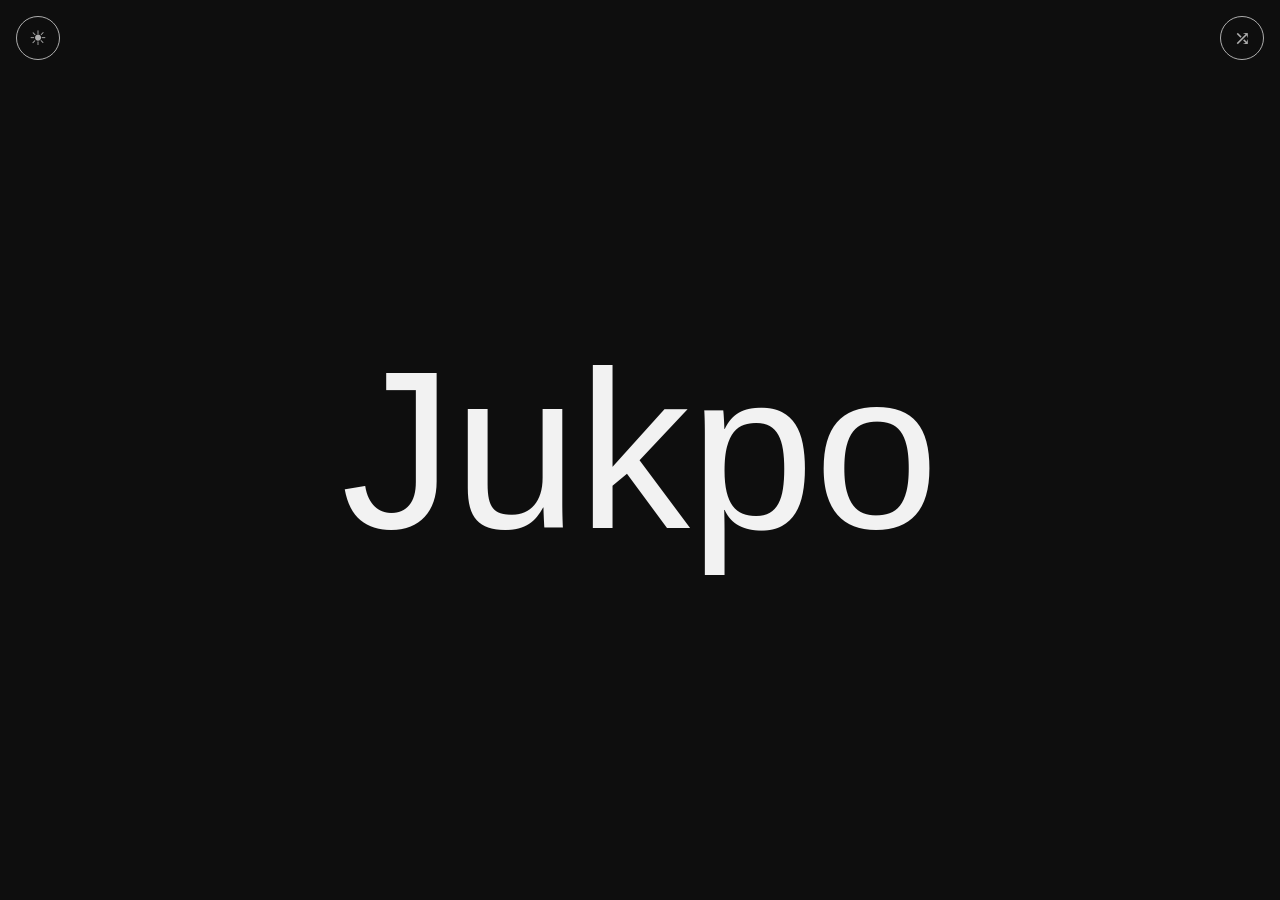
==== index.html @ 8efeea22 "Add Jukpo favicons from jukpo-brand Co-Authored-By: Claude Opus 5.5 <noreply@anthropic.com>" ====
<!DOCTYPE html>
<html lang="en">
<head>
  <meta charset="UTF-8">
  <meta name="viewport" content="width=device-width, initial-scale=1.0">
  <title>Jukpo</title>
  <link rel="icon" href="/favicon.ico" sizes="any">
  <link rel="icon" href="/favicon.svg" type="image/svg+xml">
  <link rel="apple-touch-icon" href="/apple-touch-icon.png">
  <link rel="preconnect" href="https://fonts.googleapis.com">
  <link rel="preconnect" href="https://fonts.gstatic.com" crossorigin>
  <script>
    // Apply saved theme before paint to avoid a flash (default: dark)
    document.documentElement.dataset.theme = localStorage.getItem('theme') || 'dark';
  </script>
  <style>
    :root[data-theme="dark"]  { --bg: #0e0e0e; --fg: #f2f2f2; }
    :root[data-theme="light"] { --bg: #fafafa; --fg: #111111; }

    * { margin: 0; padding: 0; box-sizing: border-box; }

    html, body { height: 100%; }

    body {
      background: var(--bg);
      color: var(--fg);
      display: flex;
      align-items: center;
      justify-content: center;
      transition: background 0.3s, color 0.3s;
      overflow: hidden;
    }

    h1 {
      font-size: clamp(4rem, 18vw, 14rem);
      font-weight: 400;
      line-height: 1;
      opacity: 0;
      transition: opacity 0.4s;
    }
    h1.ready { opacity: 1; }

    #toggle, #shuffle {
      position: fixed;
      top: 1rem;
      width: 2.75rem;
      height: 2.75rem;
      border: 1px solid var(--fg);
      border-radius: 50%;
      background: transparent;
      color: var(--fg);
      font-size: 1.25rem;
      cursor: pointer;
      opacity: 0.7;
      transition: opacity 0.2s;
    }
    #toggle { left: 1rem; }
    #shuffle { right: 1rem; }
    #toggle:hover, #shuffle:hover { opacity: 1; }
  </style>
</head>
<body>
  <button id="toggle" aria-label="Toggle dark/light mode"></button>
  <button id="shuffle" aria-label="Shuffle font" title="Shuffle font">⤮</button>
  <h1 id="title">Jukpo</h1>

  <script>
    // --- Random font ---
    const fonts = [
      'Abril Fatface', 'Alfa Slab One', 'Bangers', 'Black Ops One', 'Bungee',
      'Bungee Shade', 'Bungee Spice', 'Caveat', 'Cinzel Decorative', 'Codystar',
      'Creepster', 'Dancing Script', 'Ewert', 'Fascinate', 'Fascinate Inline',
      'Faster One', 'Frijole', 'Gloria Hallelujah', 'Great Vibes', 'Honk',
      'Kablammo', 'Lobster', 'Londrina Sketch', 'Major Mono Display', 'Megrim',
      'Monoton', 'Nabla', 'Nosifer', 'Orbitron', 'Pacifico',
      'Permanent Marker', 'Plaster', 'Press Start 2P', 'Rampart One', 'Righteous',
      'Rubik Beastly', 'Rubik Glitch', 'Rubik Mono One', 'Rubik Puddles', 'Rubik Wet Paint',
      'Sacramento', 'Shrikhand', 'Silkscreen', 'Special Elite', 'UnifrakturMaguntia',
      'VT323'
    ];
    const title = document.getElementById('title');
    let current = null;
    let token = 0;

    function loadFont(font) {
      const id = 'font-' + font.replace(/ /g, '-');
      if (document.getElementById(id)) return Promise.resolve();
      return new Promise(resolve => {
        const link = document.createElement('link');
        link.id = id;
        link.rel = 'stylesheet';
        link.href = 'https://fonts.googleapis.com/css2?family=' +
          font.replace(/ /g, '+') + '&display=block&text=Jukpo';
        link.onload = link.onerror = resolve;
        document.head.appendChild(link);
      });
    }

    function shuffle() {
      let font;
      do { font = fonts[Math.floor(Math.random() * fonts.length)]; } while (font === current);
      current = font;
      const my = ++token;
      title.classList.remove('ready');
      const show = () => {
        if (my !== token) return; // a newer shuffle took over
        title.style.fontFamily = `"${font}", sans-serif`;
        title.title = font;
        title.classList.add('ready');
      };
      const timeout = new Promise(r => setTimeout(r, 1500)); // fallback if slow
      Promise.race([
        loadFont(font).then(() => document.fonts.load(`1em "${font}"`, 'Jukpo')),
        timeout
      ]).then(show, show);
    }

    document.getElementById('shuffle').addEventListener('click', shuffle);
    shuffle();

    // --- Theme toggle ---
    const btn = document.getElementById('toggle');
    const root = document.documentElement;
    const render = () => { btn.textContent = root.dataset.theme === 'dark' ? '☀' : '☾'; };
    btn.addEventListener('click', () => {
      root.dataset.theme = root.dataset.theme === 'dark' ? 'light' : 'dark';
      localStorage.setItem('theme', root.dataset.theme);
      render();
    });
    render();
  </script>
</body>
</html>
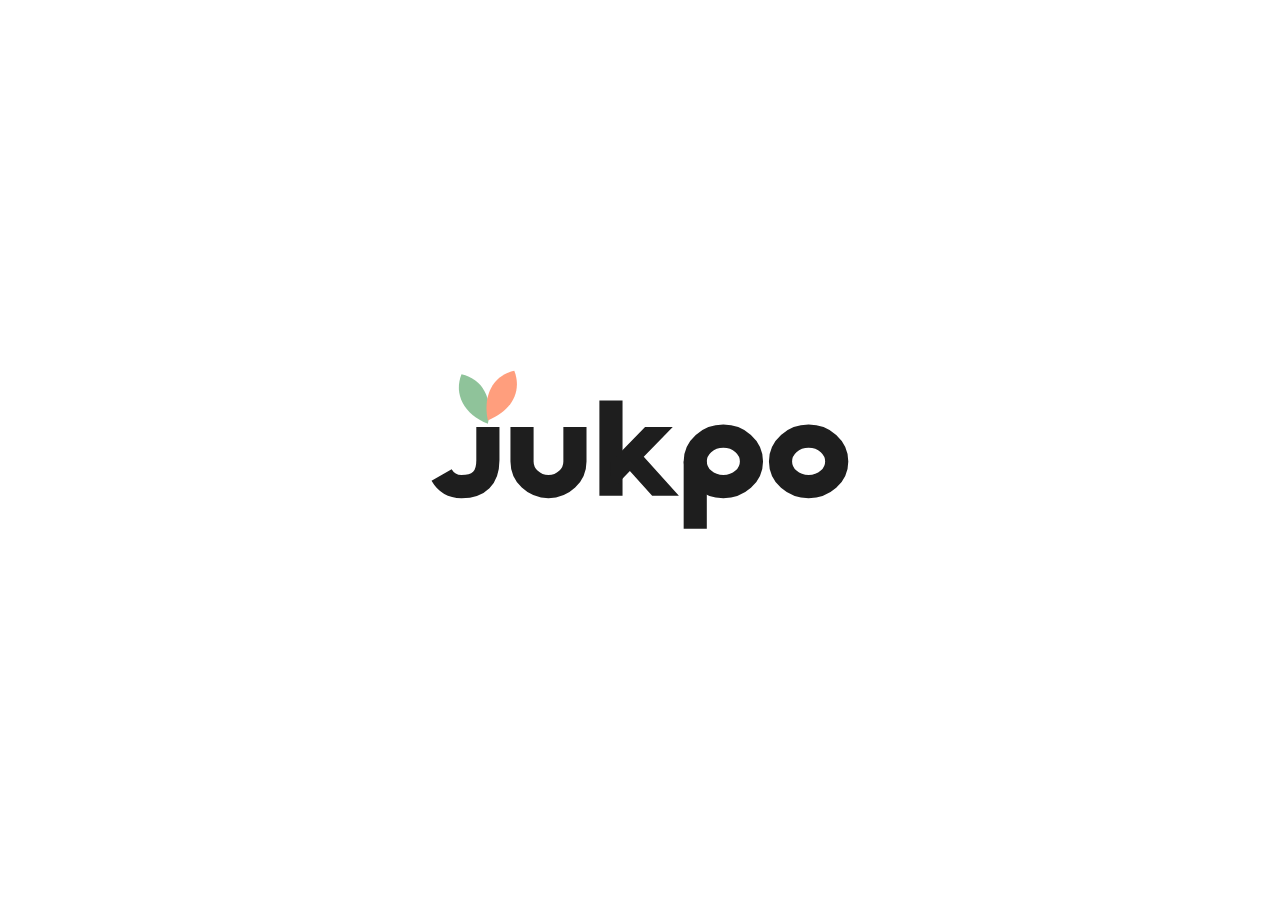
==== commit 60e1da6b: "Replace splash and icon explorations with centred Jukpo wordmark Co-Authored-By: Claude Opus 5.5 <no" ====
--- a/index.html
+++ b/index.html
@@ -3,131 +3,39 @@
 <head>
   <meta charset="UTF-8">
   <meta name="viewport" content="width=device-width, initial-scale=1.0">
+  <meta name="color-scheme" content="dark light">
   <title>Jukpo</title>
   <link rel="icon" href="/favicon.ico" sizes="any">
   <link rel="icon" href="/favicon.svg" type="image/svg+xml">
   <link rel="apple-touch-icon" href="/apple-touch-icon.png">
-  <link rel="preconnect" href="https://fonts.googleapis.com">
-  <link rel="preconnect" href="https://fonts.gstatic.com" crossorigin>
-  <script>
-    // Apply saved theme before paint to avoid a flash (default: dark)
-    document.documentElement.dataset.theme = localStorage.getItem('theme') || 'dark';
-  </script>
   <style>
-    :root[data-theme="dark"]  { --bg: #0e0e0e; --fg: #f2f2f2; }
-    :root[data-theme="light"] { --bg: #fafafa; --fg: #111111; }
-
-    * { margin: 0; padding: 0; box-sizing: border-box; }
-
-    html, body { height: 100%; }
-
+    :root { --bg: #111111; --ink: #ececec; }
+    @media (prefers-color-scheme: light) {
+      :root { --bg: #ffffff; --ink: #1e1e1e; }
+    }
+    html, body { height: 100%; margin: 0; }
     body {
       background: var(--bg);
-      color: var(--fg);
-      display: flex;
-      align-items: center;
-      justify-content: center;
-      transition: background 0.3s, color 0.3s;
-      overflow: hidden;
+      display: grid;
+      place-items: center;
     }
-
-    h1 {
-      font-size: clamp(4rem, 18vw, 14rem);
-      font-weight: 400;
-      line-height: 1;
-      opacity: 0;
-      transition: opacity 0.4s;
-    }
-    h1.ready { opacity: 1; }
-
-    #toggle, #shuffle {
-      position: fixed;
-      top: 1rem;
-      width: 2.75rem;
-      height: 2.75rem;
-      border: 1px solid var(--fg);
-      border-radius: 50%;
-      background: transparent;
-      color: var(--fg);
-      font-size: 1.25rem;
-      cursor: pointer;
-      opacity: 0.7;
-      transition: opacity 0.2s;
-    }
-    #toggle { left: 1rem; }
-    #shuffle { right: 1rem; }
-    #toggle:hover, #shuffle:hover { opacity: 1; }
+    svg { width: min(60vw, 420px); height: auto; }
+    .ink { fill: var(--ink); }
   </style>
 </head>
 <body>
-  <button id="toggle" aria-label="Toggle dark/light mode"></button>
-  <button id="shuffle" aria-label="Shuffle font" title="Shuffle font">⤮</button>
-  <h1 id="title">Jukpo</h1>
-
-  <script>
-    // --- Random font ---
-    const fonts = [
-      'Abril Fatface', 'Alfa Slab One', 'Bangers', 'Black Ops One', 'Bungee',
-      'Bungee Shade', 'Bungee Spice', 'Caveat', 'Cinzel Decorative', 'Codystar',
-      'Creepster', 'Dancing Script', 'Ewert', 'Fascinate', 'Fascinate Inline',
-      'Faster One', 'Frijole', 'Gloria Hallelujah', 'Great Vibes', 'Honk',
-      'Kablammo', 'Lobster', 'Londrina Sketch', 'Major Mono Display', 'Megrim',
-      'Monoton', 'Nabla', 'Nosifer', 'Orbitron', 'Pacifico',
-      'Permanent Marker', 'Plaster', 'Press Start 2P', 'Rampart One', 'Righteous',
-      'Rubik Beastly', 'Rubik Glitch', 'Rubik Mono One', 'Rubik Puddles', 'Rubik Wet Paint',
-      'Sacramento', 'Shrikhand', 'Silkscreen', 'Special Elite', 'UnifrakturMaguntia',
-      'VT323'
-    ];
-    const title = document.getElementById('title');
-    let current = null;
-    let token = 0;
-
-    function loadFont(font) {
-      const id = 'font-' + font.replace(/ /g, '-');
-      if (document.getElementById(id)) return Promise.resolve();
-      return new Promise(resolve => {
-        const link = document.createElement('link');
-        link.id = id;
-        link.rel = 'stylesheet';
-        link.href = 'https://fonts.googleapis.com/css2?family=' +
-          font.replace(/ /g, '+') + '&display=block&text=Jukpo';
-        link.onload = link.onerror = resolve;
-        document.head.appendChild(link);
-      });
-    }
-
-    function shuffle() {
-      let font;
-      do { font = fonts[Math.floor(Math.random() * fonts.length)]; } while (font === current);
-      current = font;
-      const my = ++token;
-      title.classList.remove('ready');
-      const show = () => {
-        if (my !== token) return; // a newer shuffle took over
-        title.style.fontFamily = `"${font}", sans-serif`;
-        title.title = font;
-        title.classList.add('ready');
-      };
-      const timeout = new Promise(r => setTimeout(r, 1500)); // fallback if slow
-      Promise.race([
-        loadFont(font).then(() => document.fonts.load(`1em "${font}"`, 'Jukpo')),
-        timeout
-      ]).then(show, show);
-    }
-
-    document.getElementById('shuffle').addEventListener('click', shuffle);
-    shuffle();
-
-    // --- Theme toggle ---
-    const btn = document.getElementById('toggle');
-    const root = document.documentElement;
-    const render = () => { btn.textContent = root.dataset.theme === 'dark' ? '☀' : '☾'; };
-    btn.addEventListener('click', () => {
-      root.dataset.theme = root.dataset.theme === 'dark' ? 'light' : 'dark';
-      localStorage.setItem('theme', root.dataset.theme);
-      render();
-    });
-    render();
-  </script>
+  <main>
+    <svg xmlns="http://www.w3.org/2000/svg" viewBox="0 0 254 100" role="img" aria-label="Jukpo">
+      <path class="ink" d="M42,37.54 L42,57.54 Q42,68.44 35.95,74.49 Q29.9,80.54 19,80.54 Q6.94,80.54 0.92,70.01 L13.08,63.07 Q15.06,66.54 19,66.54 Q24.1,66.54 26.05,64.59 Q28,62.64 28,57.54 L28,37.54 Z"/>
+      <path fill="#8fc39a" d="M35,35.54 C20.58,29.73 14.2,17.72 19.04,5.52 C31.86,8.33 38.24,20.34 35,35.54 Z"/>
+      <path fill="#ff9e7d" d="M35,33.54 C31.76,18.34 38.14,6.33 50.96,3.52 C55.8,15.72 49.42,27.73 35,33.54 Z"/>
+      <path class="ink" d="M62.65,37.54 L62.65,58.29 Q62.65,61.61 65.17,64.01 Q67.82,66.54 71.65,66.54 Q75.48,66.54 78.13,64.01 Q80.65,61.61 80.65,58.29 L80.65,37.54 L94.65,37.54 L94.65,58.29 Q94.65,67.61 87.79,74.14 Q81.08,80.54 71.65,80.54 Q62.22,80.54 55.51,74.14 Q48.65,67.61 48.65,58.29 L48.65,37.54 Z"/>
+      <path class="ink" d="M116.44,21.54 L116.44,79.04 L102.44,79.04 L102.44,21.54 L116.44,21.54 Z"/>
+      <path class="ink" d="M134.35,79.04 L120.88,64.15 L113.74,71.48 L109.44,67.29 L109.44,58.7 L130.06,37.54 L146.82,37.54 L129.27,55.54 L150.53,79.04 Z"/>
+      <path class="ink" d="M167.41,58.29 L167.41,99.04 L153.41,99.04 L153.41,58.29 L167.41,58.29 Z"/>
+      <path class="ink" d="M201.41,58.29 Q201.41,67.73 194.1,74.28 Q187.13,80.54 177.41,80.54 Q167.69,80.54 160.72,74.28 Q153.41,67.73 153.41,58.29 Q153.41,48.85 160.72,42.3 Q167.69,36.04 177.41,36.04 Q187.13,36.04 194.1,42.3 Q201.41,48.85 201.41,58.29 Z M187.41,58.29 Q187.41,55.1 184.76,52.72 Q181.77,50.04 177.41,50.04 Q173.05,50.04 170.06,52.72 Q167.41,55.1 167.41,58.29 Q167.41,61.48 170.06,63.86 Q173.05,66.54 177.41,66.54 Q181.77,66.54 184.76,63.86 Q187.41,61.48 187.41,58.29 Z"/>
+      <path class="ink" d="M252.98,58.29 Q252.98,67.73 245.68,74.28 Q238.7,80.54 228.98,80.54 Q219.26,80.54 212.28,74.28 Q204.98,67.73 204.98,58.29 Q204.98,48.85 212.28,42.3 Q219.26,36.04 228.98,36.04 Q238.7,36.04 245.68,42.3 Q252.98,48.85 252.98,58.29 Z M238.98,58.29 Q238.98,55.1 236.33,52.72 Q233.34,50.04 228.98,50.04 Q224.62,50.04 221.63,52.72 Q218.98,55.1 218.98,58.29 Q218.98,61.48 221.63,63.86 Q224.62,66.54 228.98,66.54 Q233.34,66.54 236.33,63.86 Q238.98,61.48 238.98,58.29 Z"/>
+    </svg>
+  </main>
 </body>
 </html>
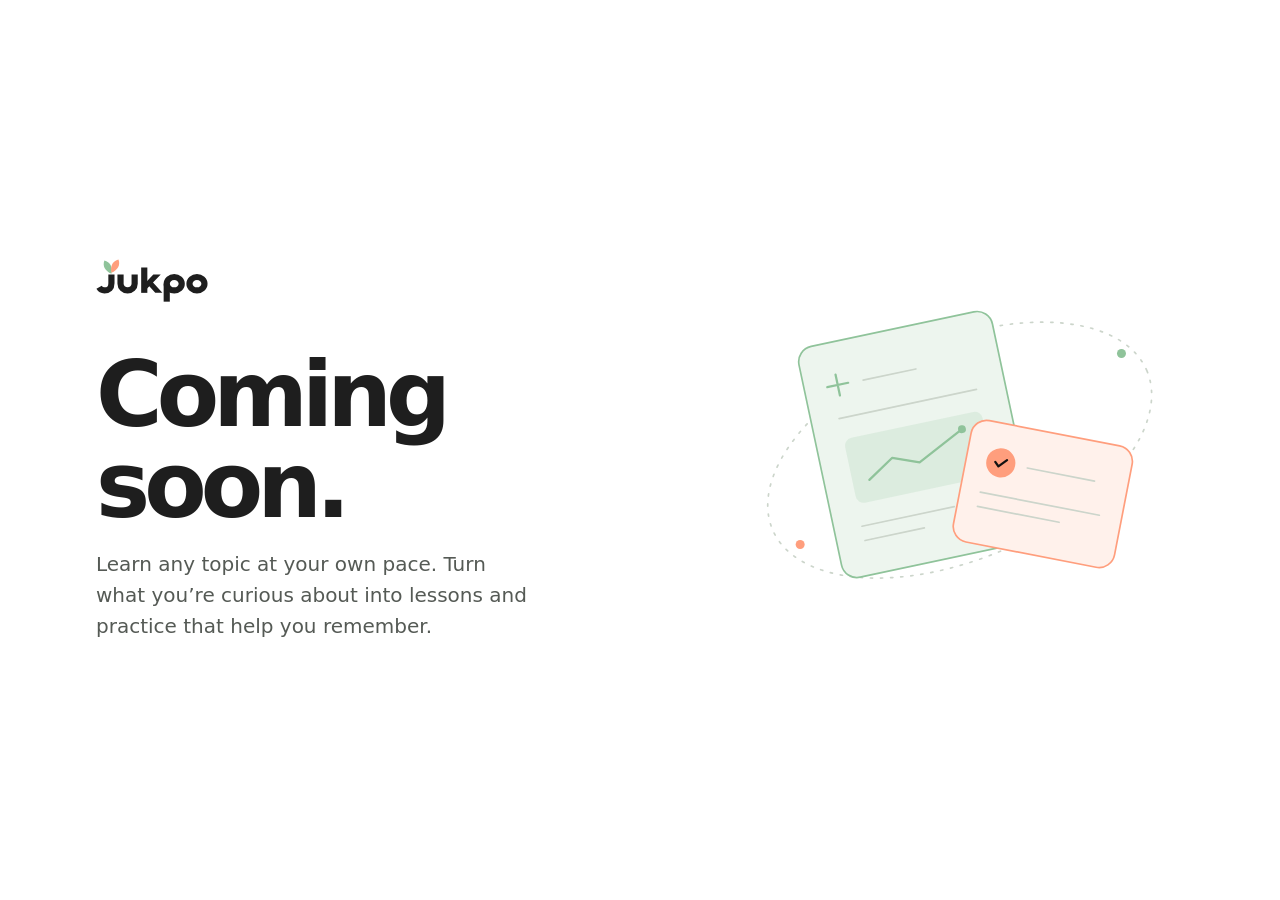
==== commit 62389e23: "Build the Jukpo coming-soon teaser - Keep the original wordmark and icons, and introduce the self-pa" ====
--- a/index.html
+++ b/index.html
@@ -4,37 +4,124 @@
   <meta charset="UTF-8">
   <meta name="viewport" content="width=device-width, initial-scale=1.0">
   <meta name="color-scheme" content="dark light">
-  <title>Jukpo</title>
+  <meta name="description" content="Jukpo turns what you’re curious about into lessons and practice that help you remember. Coming soon.">
+  <title>Jukpo — Coming soon</title>
   <link rel="icon" href="/favicon.ico" sizes="any">
   <link rel="icon" href="/favicon.svg" type="image/svg+xml">
   <link rel="apple-touch-icon" href="/apple-touch-icon.png">
   <style>
-    :root { --bg: #111111; --ink: #ececec; }
+    :root {
+      --bg: #111111;
+      --ink: #ececec;
+      --muted: #bcbfba;
+      --lesson: #1c2520;
+      --practice: #2b211e;
+      --guide: #484b47;
+      --sage: #8fc39a;
+      --coral: #ff9e7d;
+    }
     @media (prefers-color-scheme: light) {
-      :root { --bg: #ffffff; --ink: #1e1e1e; }
+      :root {
+        --bg: #ffffff;
+        --ink: #1e1e1e;
+        --muted: #555a55;
+        --lesson: #edf5ee;
+        --practice: #fff1eb;
+        --guide: #ccd5cb;
+      }
     }
-    html, body { height: 100%; margin: 0; }
     body {
-      background: var(--bg);
+      min-height: 100vh;
+      min-height: 100svh;
+      margin: 0;
       display: grid;
       place-items: center;
+      background: var(--bg);
+      color: var(--ink);
+      font-family: system-ui, sans-serif;
     }
-    svg { width: min(60vw, 420px); height: auto; }
-    .ink { fill: var(--ink); }
+    main {
+      box-sizing: border-box;
+      width: 100%;
+      max-width: 74rem;
+      padding: clamp(2rem, 6vw, 4rem) clamp(1.25rem, 5vw, 3rem);
+      text-align: center;
+    }
+    svg { display: block; height: auto; }
+    .wordmark {
+      width: 7rem;
+      margin: 0 auto clamp(1.75rem, 4vw, 3rem);
+      fill: var(--ink);
+    }
+    h1 {
+      margin: 0;
+      font-size: clamp(2.5rem, 11.5vw, 5rem);
+      line-height: 1;
+      letter-spacing: -0.065em;
+    }
+    p {
+      max-width: 34ch;
+      margin: 1.125rem auto 0;
+      color: var(--muted);
+      font-size: clamp(1rem, 2.6vw, 1.25rem);
+      line-height: 1.55;
+    }
+    .study {
+      width: min(66%, 16rem);
+      margin: 1.5rem auto 0;
+    }
+    @media (min-width: 52rem) {
+      main {
+        display: grid;
+        grid-template-columns: 1.35fr 1fr;
+        align-items: center;
+        gap: 2rem;
+        text-align: start;
+      }
+      .wordmark { margin-inline: 0; }
+      h1 { font-size: clamp(3.5rem, 7.1vw, 6rem); }
+      p { margin-inline: 0; }
+      .study { width: 100%; margin: 0; }
+    }
   </style>
 </head>
 <body>
   <main>
-    <svg xmlns="http://www.w3.org/2000/svg" viewBox="0 0 254 100" role="img" aria-label="Jukpo">
-      <path class="ink" d="M42,37.54 L42,57.54 Q42,68.44 35.95,74.49 Q29.9,80.54 19,80.54 Q6.94,80.54 0.92,70.01 L13.08,63.07 Q15.06,66.54 19,66.54 Q24.1,66.54 26.05,64.59 Q28,62.64 28,57.54 L28,37.54 Z"/>
-      <path fill="#8fc39a" d="M35,35.54 C20.58,29.73 14.2,17.72 19.04,5.52 C31.86,8.33 38.24,20.34 35,35.54 Z"/>
-      <path fill="#ff9e7d" d="M35,33.54 C31.76,18.34 38.14,6.33 50.96,3.52 C55.8,15.72 49.42,27.73 35,33.54 Z"/>
-      <path class="ink" d="M62.65,37.54 L62.65,58.29 Q62.65,61.61 65.17,64.01 Q67.82,66.54 71.65,66.54 Q75.48,66.54 78.13,64.01 Q80.65,61.61 80.65,58.29 L80.65,37.54 L94.65,37.54 L94.65,58.29 Q94.65,67.61 87.79,74.14 Q81.08,80.54 71.65,80.54 Q62.22,80.54 55.51,74.14 Q48.65,67.61 48.65,58.29 L48.65,37.54 Z"/>
-      <path class="ink" d="M116.44,21.54 L116.44,79.04 L102.44,79.04 L102.44,21.54 L116.44,21.54 Z"/>
-      <path class="ink" d="M134.35,79.04 L120.88,64.15 L113.74,71.48 L109.44,67.29 L109.44,58.7 L130.06,37.54 L146.82,37.54 L129.27,55.54 L150.53,79.04 Z"/>
-      <path class="ink" d="M167.41,58.29 L167.41,99.04 L153.41,99.04 L153.41,58.29 L167.41,58.29 Z"/>
-      <path class="ink" d="M201.41,58.29 Q201.41,67.73 194.1,74.28 Q187.13,80.54 177.41,80.54 Q167.69,80.54 160.72,74.28 Q153.41,67.73 153.41,58.29 Q153.41,48.85 160.72,42.3 Q167.69,36.04 177.41,36.04 Q187.13,36.04 194.1,42.3 Q201.41,48.85 201.41,58.29 Z M187.41,58.29 Q187.41,55.1 184.76,52.72 Q181.77,50.04 177.41,50.04 Q173.05,50.04 170.06,52.72 Q167.41,55.1 167.41,58.29 Q167.41,61.48 170.06,63.86 Q173.05,66.54 177.41,66.54 Q181.77,66.54 184.76,63.86 Q187.41,61.48 187.41,58.29 Z"/>
-      <path class="ink" d="M252.98,58.29 Q252.98,67.73 245.68,74.28 Q238.7,80.54 228.98,80.54 Q219.26,80.54 212.28,74.28 Q204.98,67.73 204.98,58.29 Q204.98,48.85 212.28,42.3 Q219.26,36.04 228.98,36.04 Q238.7,36.04 245.68,42.3 Q252.98,48.85 252.98,58.29 Z M238.98,58.29 Q238.98,55.1 236.33,52.72 Q233.34,50.04 228.98,50.04 Q224.62,50.04 221.63,52.72 Q218.98,55.1 218.98,58.29 Q218.98,61.48 221.63,63.86 Q224.62,66.54 228.98,66.54 Q233.34,66.54 236.33,63.86 Q238.98,61.48 238.98,58.29 Z"/>
+    <div>
+      <svg class="wordmark" xmlns="http://www.w3.org/2000/svg" viewBox="0 0 254 100" role="img" aria-label="Jukpo">
+        <path d="M42,37.54 L42,57.54 Q42,68.44 35.95,74.49 Q29.9,80.54 19,80.54 Q6.94,80.54 0.92,70.01 L13.08,63.07 Q15.06,66.54 19,66.54 Q24.1,66.54 26.05,64.59 Q28,62.64 28,57.54 L28,37.54 Z"/>
+        <path fill="var(--sage)" d="M35,35.54 C20.58,29.73 14.2,17.72 19.04,5.52 C31.86,8.33 38.24,20.34 35,35.54 Z"/>
+        <path fill="var(--coral)" d="M35,33.54 C31.76,18.34 38.14,6.33 50.96,3.52 C55.8,15.72 49.42,27.73 35,33.54 Z"/>
+        <path d="M62.65,37.54 L62.65,58.29 Q62.65,61.61 65.17,64.01 Q67.82,66.54 71.65,66.54 Q75.48,66.54 78.13,64.01 Q80.65,61.61 80.65,58.29 L80.65,37.54 L94.65,37.54 L94.65,58.29 Q94.65,67.61 87.79,74.14 Q81.08,80.54 71.65,80.54 Q62.22,80.54 55.51,74.14 Q48.65,67.61 48.65,58.29 L48.65,37.54 Z"/>
+        <path d="M116.44,21.54 L116.44,79.04 L102.44,79.04 L102.44,21.54 L116.44,21.54 Z"/>
+        <path d="M134.35,79.04 L120.88,64.15 L113.74,71.48 L109.44,67.29 L109.44,58.7 L130.06,37.54 L146.82,37.54 L129.27,55.54 L150.53,79.04 Z"/>
+        <path d="M167.41,58.29 L167.41,99.04 L153.41,99.04 L153.41,58.29 L167.41,58.29 Z"/>
+        <path d="M201.41,58.29 Q201.41,67.73 194.1,74.28 Q187.13,80.54 177.41,80.54 Q167.69,80.54 160.72,74.28 Q153.41,67.73 153.41,58.29 Q153.41,48.85 160.72,42.3 Q167.69,36.04 177.41,36.04 Q187.13,36.04 194.1,42.3 Q201.41,48.85 201.41,58.29 Z M187.41,58.29 Q187.41,55.1 184.76,52.72 Q181.77,50.04 177.41,50.04 Q173.05,50.04 170.06,52.72 Q167.41,55.1 167.41,58.29 Q167.41,61.48 170.06,63.86 Q173.05,66.54 177.41,66.54 Q181.77,66.54 184.76,63.86 Q187.41,61.48 187.41,58.29 Z"/>
+        <path d="M252.98,58.29 Q252.98,67.73 245.68,74.28 Q238.7,80.54 228.98,80.54 Q219.26,80.54 212.28,74.28 Q204.98,67.73 204.98,58.29 Q204.98,48.85 212.28,42.3 Q219.26,36.04 228.98,36.04 Q238.7,36.04 245.68,42.3 Q252.98,48.85 252.98,58.29 Z M238.98,58.29 Q238.98,55.1 236.33,52.72 Q233.34,50.04 228.98,50.04 Q224.62,50.04 221.63,52.72 Q218.98,55.1 218.98,58.29 Q218.98,61.48 221.63,63.86 Q224.62,66.54 228.98,66.54 Q233.34,66.54 236.33,63.86 Q238.98,61.48 238.98,58.29 Z"/>
+      </svg>
+      <h1>Coming soon.</h1>
+      <p>Learn any topic at your own pace. Turn what you’re curious about into lessons and practice that help you remember.</p>
+    </div>
+    <svg class="study" xmlns="http://www.w3.org/2000/svg" viewBox="0 0 400 310" aria-hidden="true">
+      <ellipse cx="200" cy="155" rx="181" ry="97" transform="rotate(-23 200 155)"
+        fill="none" stroke="var(--guide)" stroke-width="1.5" stroke-dasharray="2 7" stroke-linecap="round"/>
+      <g transform="rotate(-12 162 150)">
+        <rect x="74" y="45" width="176" height="210" rx="14" fill="var(--lesson)" stroke="var(--sage)" stroke-width="1.5"/>
+        <path d="M104 74v19m-9.5-9.5h19" fill="none" stroke="var(--sage)" stroke-width="2" stroke-linecap="round"/>
+        <path d="M127 84h48M99 113h125" fill="none" stroke="var(--guide)" stroke-width="1.5" stroke-linecap="round"/>
+        <rect x="99" y="132" width="125" height="59" rx="7" fill="var(--sage)" opacity=".18"/>
+        <path d="m114 172 24-15 23 9 43-21" fill="none" stroke="var(--sage)" stroke-width="2" stroke-linecap="round" stroke-linejoin="round"/>
+        <circle cx="204" cy="145" r="3.5" fill="var(--sage)"/>
+        <path d="M99 211h84m-84 13h54" fill="none" stroke="var(--guide)" stroke-width="1.5" stroke-linecap="round"/>
+      </g>
+      <g transform="rotate(11 274 194)">
+        <rect x="201" y="139" width="146" height="110" rx="14" fill="var(--practice)" stroke="var(--coral)" stroke-width="1.5"/>
+        <circle cx="232" cy="174" r="13" fill="var(--coral)"/>
+        <path d="m227 174 3.5 3.5 6.5-7" fill="none" stroke="#111111" stroke-width="2" stroke-linecap="round" stroke-linejoin="round"/>
+        <path d="M256 174h61m-98 29h108m-108 13h74" fill="none" stroke="var(--guide)" stroke-width="1.5" stroke-linecap="round"/>
+      </g>
+      <circle cx="344" cy="69" r="4" fill="var(--sage)"/>
+      <circle cx="58" cy="239" r="4" fill="var(--coral)"/>
     </svg>
   </main>
 </body>
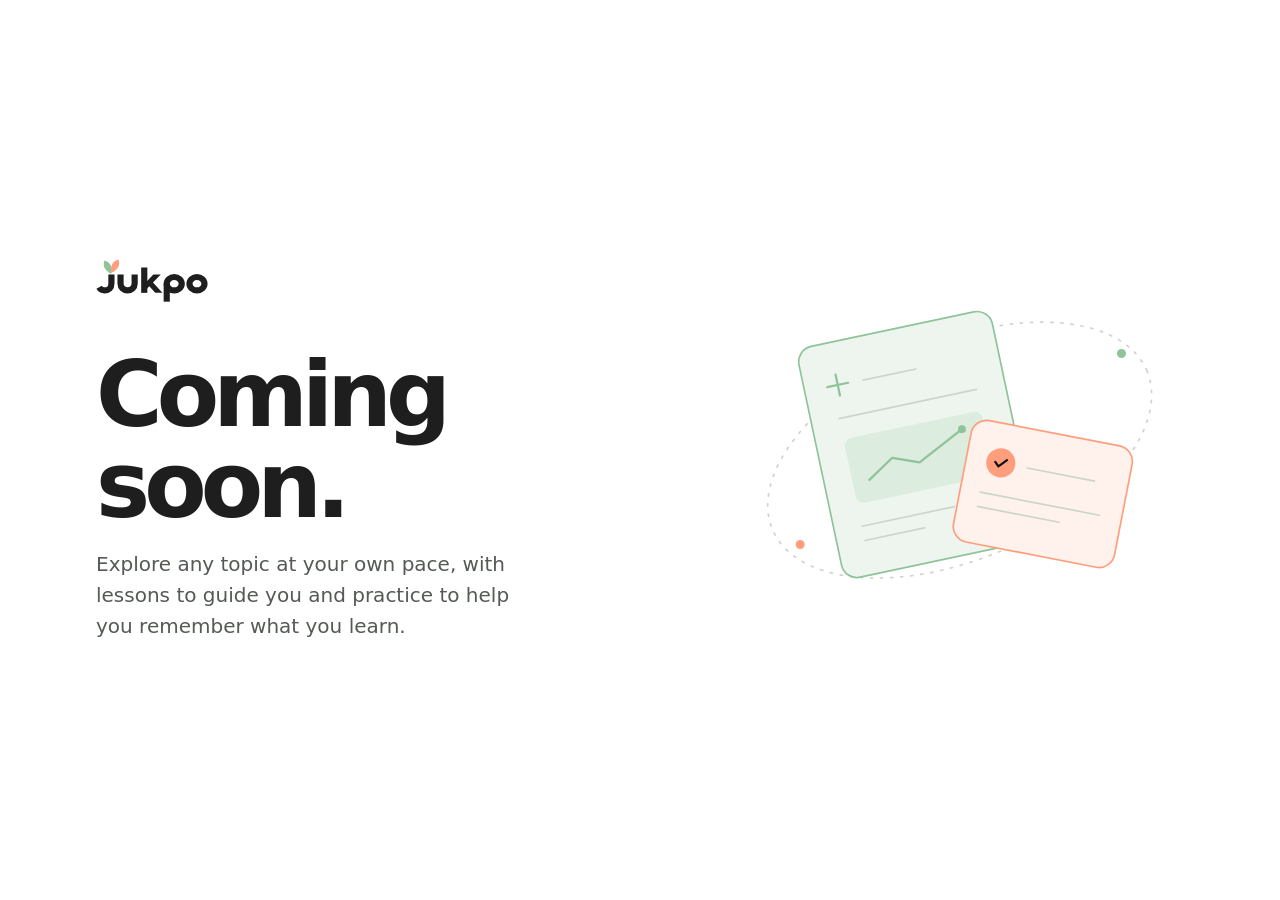
==== commit 8b1f2174: "Polish the coming-soon copy" ====
--- a/index.html
+++ b/index.html
@@ -4,7 +4,7 @@
   <meta charset="UTF-8">
   <meta name="viewport" content="width=device-width, initial-scale=1.0">
   <meta name="color-scheme" content="dark light">
-  <meta name="description" content="Jukpo turns what you’re curious about into lessons and practice that help you remember. Coming soon.">
+  <meta name="description" content="Explore any topic at your own pace with Jukpo. Lessons guide you, and practice helps you remember what you learn. Coming soon.">
   <title>Jukpo — Coming soon</title>
   <link rel="icon" href="/favicon.ico" sizes="any">
   <link rel="icon" href="/favicon.svg" type="image/svg+xml">
@@ -100,7 +100,7 @@
         <path d="M252.98,58.29 Q252.98,67.73 245.68,74.28 Q238.7,80.54 228.98,80.54 Q219.26,80.54 212.28,74.28 Q204.98,67.73 204.98,58.29 Q204.98,48.85 212.28,42.3 Q219.26,36.04 228.98,36.04 Q238.7,36.04 245.68,42.3 Q252.98,48.85 252.98,58.29 Z M238.98,58.29 Q238.98,55.1 236.33,52.72 Q233.34,50.04 228.98,50.04 Q224.62,50.04 221.63,52.72 Q218.98,55.1 218.98,58.29 Q218.98,61.48 221.63,63.86 Q224.62,66.54 228.98,66.54 Q233.34,66.54 236.33,63.86 Q238.98,61.48 238.98,58.29 Z"/>
       </svg>
       <h1>Coming soon.</h1>
-      <p>Learn any topic at your own pace. Turn what you’re curious about into lessons and practice that help you remember.</p>
+      <p>Explore any topic at your own pace, with lessons to guide you and practice to help you remember what you learn.</p>
     </div>
     <svg class="study" xmlns="http://www.w3.org/2000/svg" viewBox="0 0 400 310" aria-hidden="true">
       <ellipse cx="200" cy="155" rx="181" ry="97" transform="rotate(-23 200 155)"
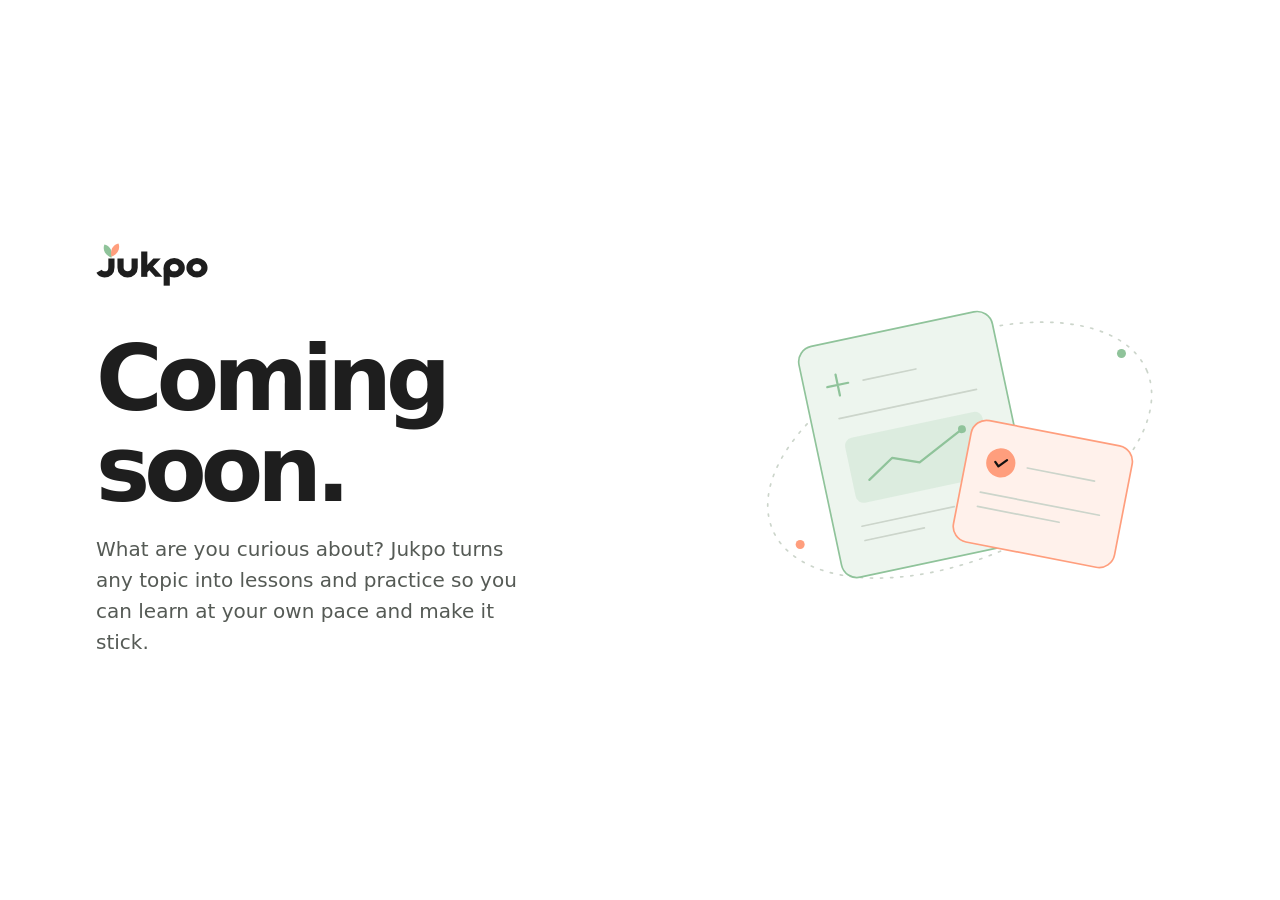
==== commit 12f2ffd9: "Make the teaser hook more conversational" ====
--- a/index.html
+++ b/index.html
@@ -4,7 +4,7 @@
   <meta charset="UTF-8">
   <meta name="viewport" content="width=device-width, initial-scale=1.0">
   <meta name="color-scheme" content="dark light">
-  <meta name="description" content="Explore any topic at your own pace with Jukpo. Lessons guide you, and practice helps you remember what you learn. Coming soon.">
+  <meta name="description" content="Jukpo turns any topic into lessons and practice so you can learn at your own pace and make it stick. Coming soon.">
   <title>Jukpo — Coming soon</title>
   <link rel="icon" href="/favicon.ico" sizes="any">
   <link rel="icon" href="/favicon.svg" type="image/svg+xml">
@@ -100,7 +100,7 @@
         <path d="M252.98,58.29 Q252.98,67.73 245.68,74.28 Q238.7,80.54 228.98,80.54 Q219.26,80.54 212.28,74.28 Q204.98,67.73 204.98,58.29 Q204.98,48.85 212.28,42.3 Q219.26,36.04 228.98,36.04 Q238.7,36.04 245.68,42.3 Q252.98,48.85 252.98,58.29 Z M238.98,58.29 Q238.98,55.1 236.33,52.72 Q233.34,50.04 228.98,50.04 Q224.62,50.04 221.63,52.72 Q218.98,55.1 218.98,58.29 Q218.98,61.48 221.63,63.86 Q224.62,66.54 228.98,66.54 Q233.34,66.54 236.33,63.86 Q238.98,61.48 238.98,58.29 Z"/>
       </svg>
       <h1>Coming soon.</h1>
-      <p>Explore any topic at your own pace, with lessons to guide you and practice to help you remember what you learn.</p>
+      <p>What are you curious about? Jukpo turns any topic into lessons and practice so you can learn at your own pace and make it stick.</p>
     </div>
     <svg class="study" xmlns="http://www.w3.org/2000/svg" viewBox="0 0 400 310" aria-hidden="true">
       <ellipse cx="200" cy="155" rx="181" ry="97" transform="rotate(-23 200 155)"
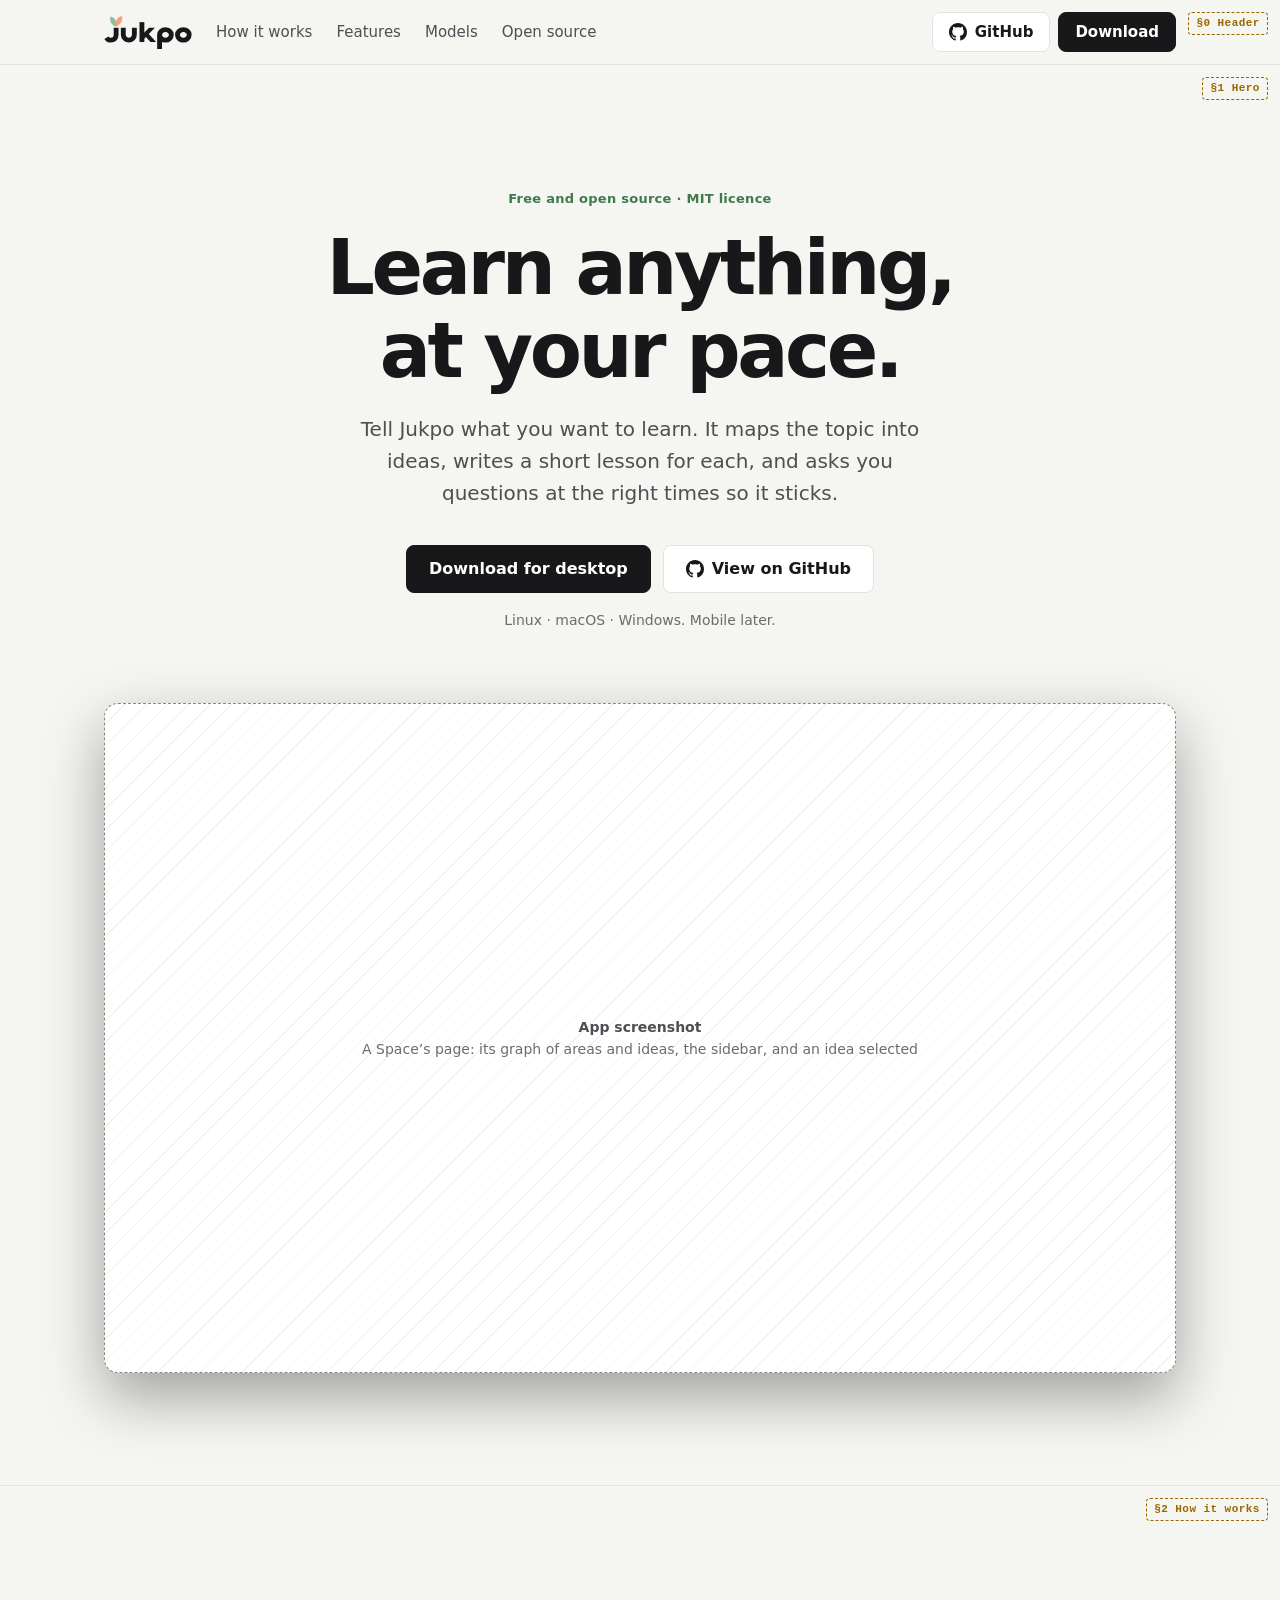
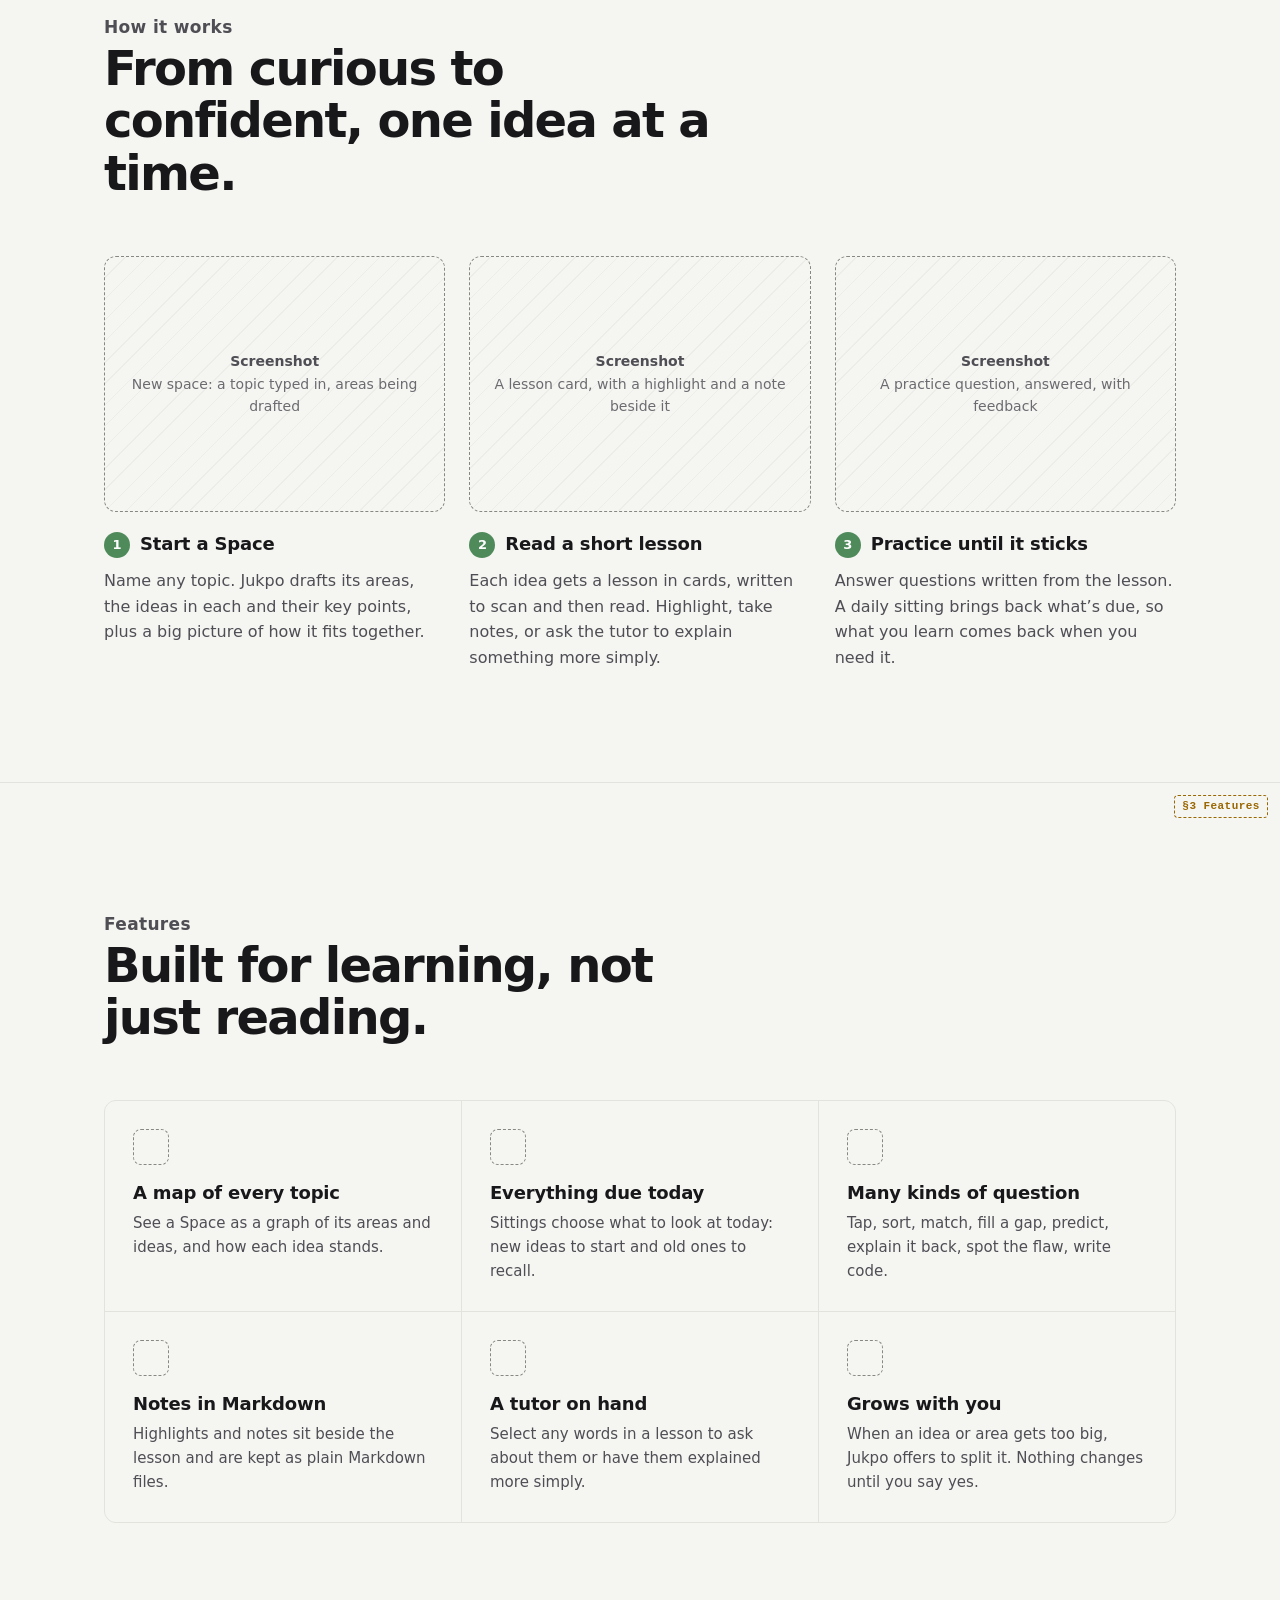
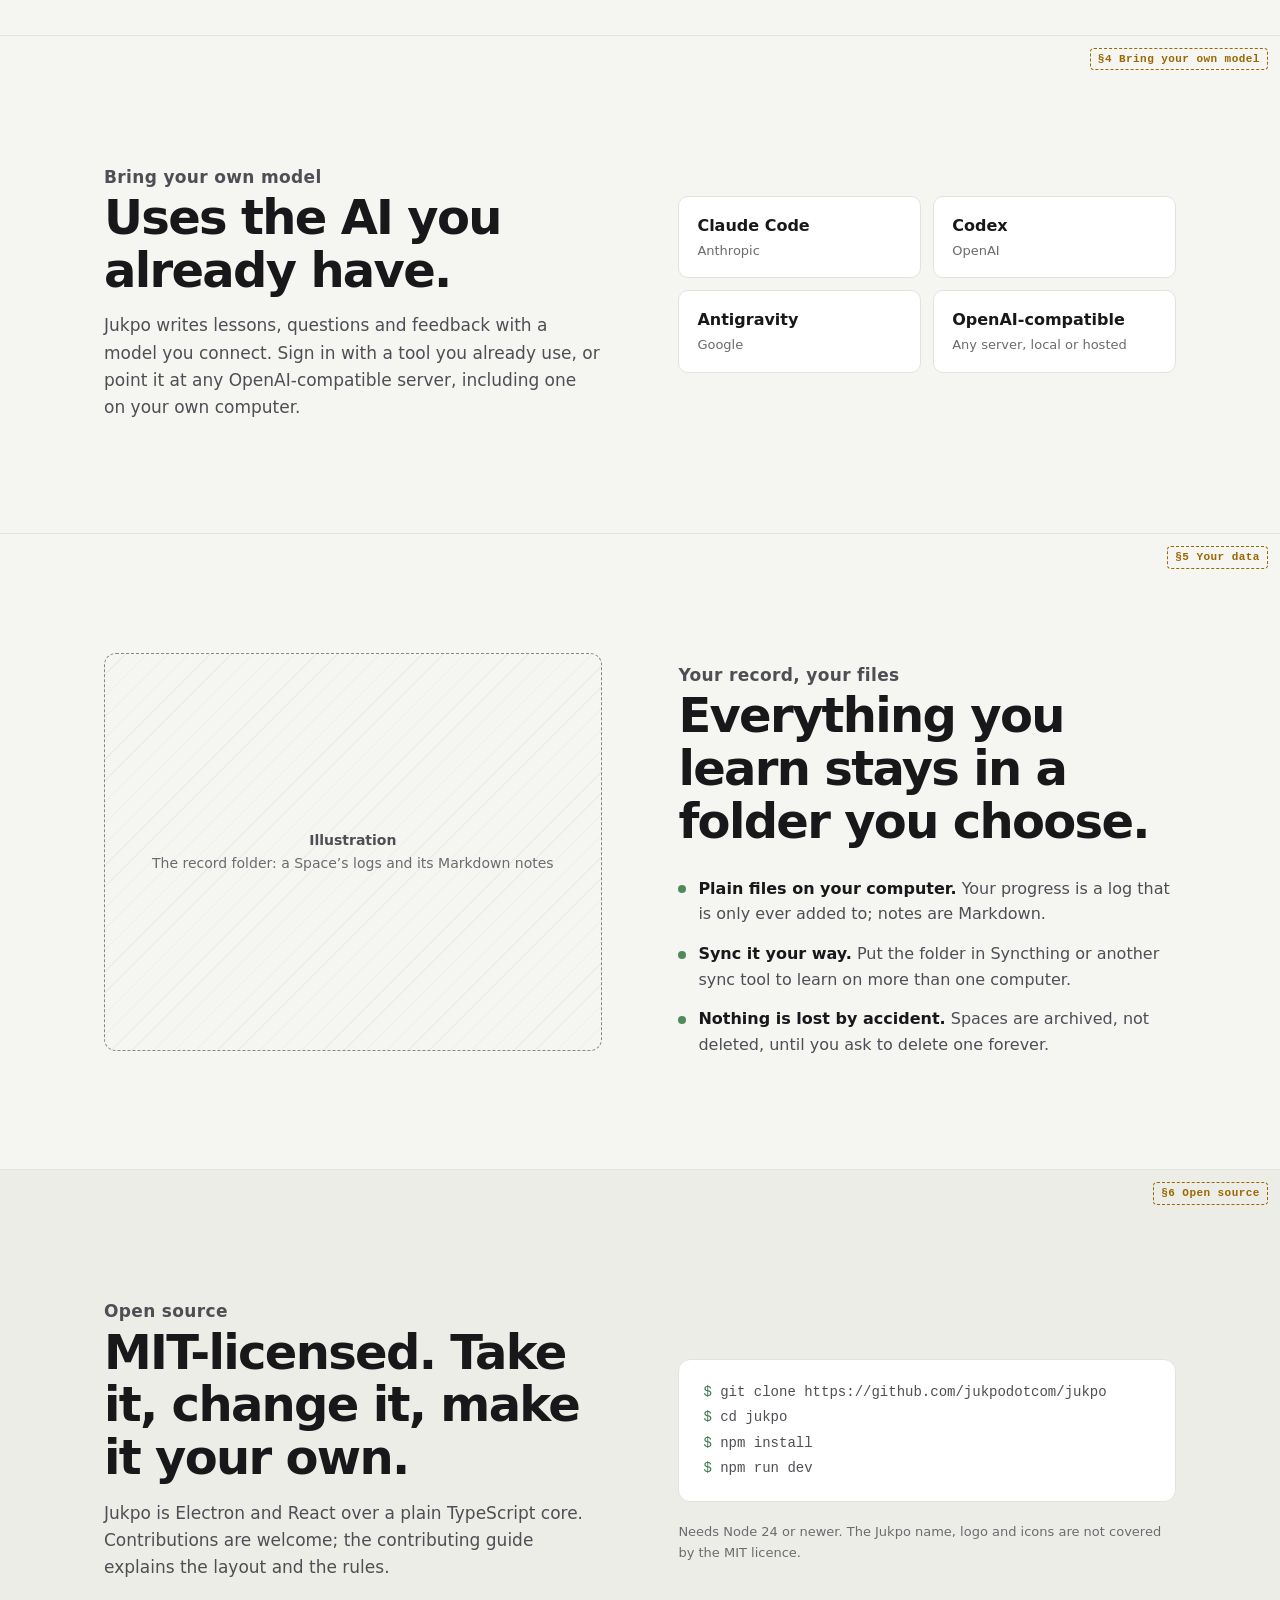
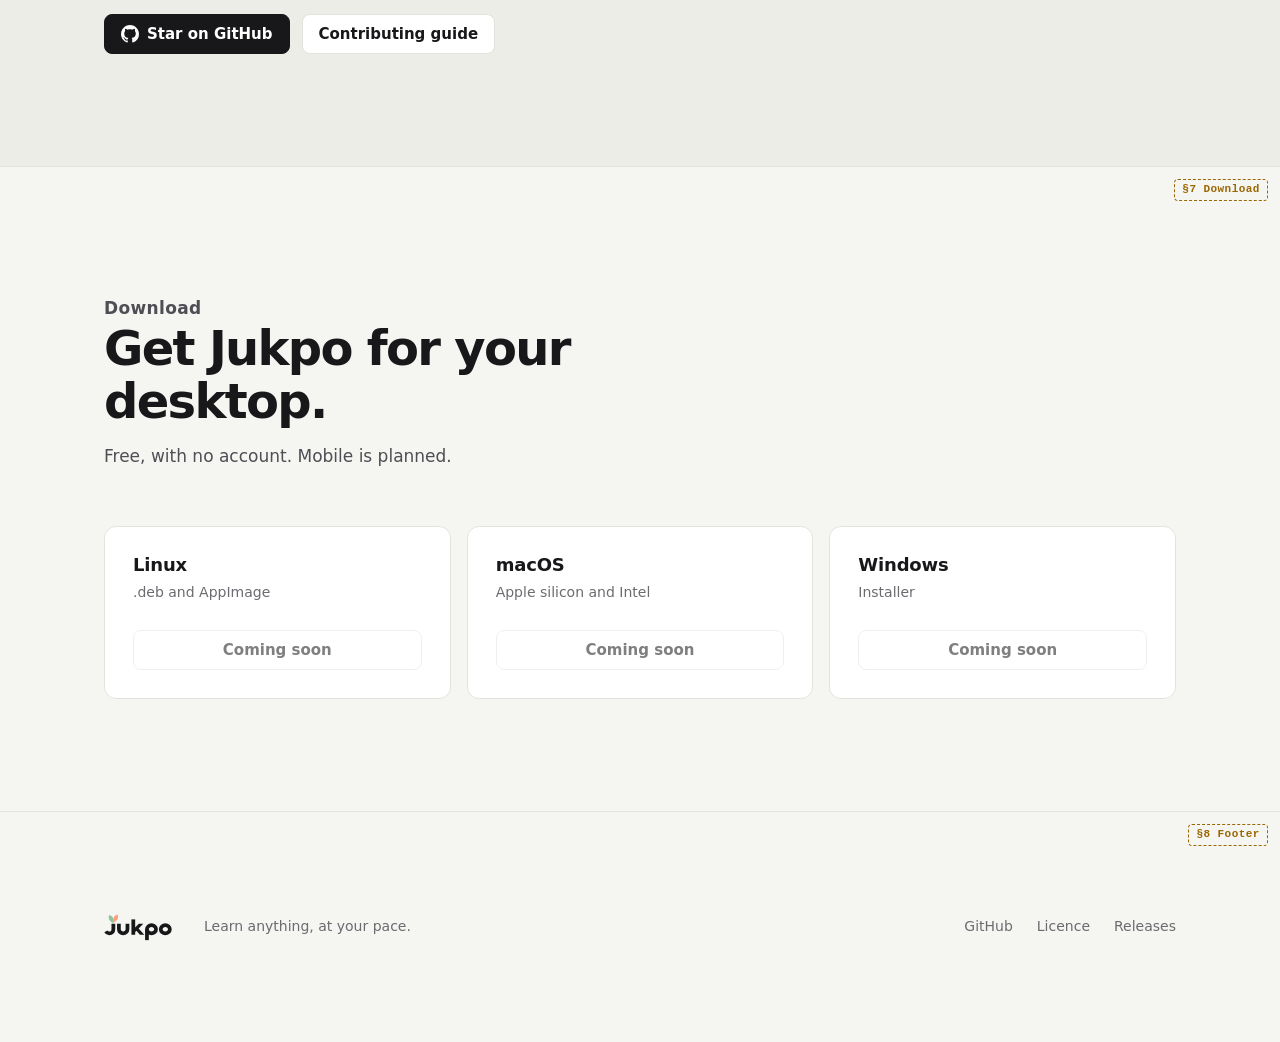
==== commit aea3f1b3: "feat: mock up the full Jukpo website layout - Header, hero, how it works, features, models, data, op" ====
--- a/index.html
+++ b/index.html
@@ -4,125 +4,370 @@
   <meta charset="UTF-8">
   <meta name="viewport" content="width=device-width, initial-scale=1.0">
   <meta name="color-scheme" content="dark light">
-  <meta name="description" content="Jukpo turns any topic into lessons and practice so you can learn at your own pace and make it stick. Coming soon.">
-  <title>Jukpo — Coming soon</title>
+  <meta name="description" content="Jukpo is a free, open-source desktop app for learning anything at your pace: lessons and practice for any topic, using the model you already have.">
+  <title>Jukpo — Learn anything, at your pace</title>
   <link rel="icon" href="/favicon.ico" sizes="any">
   <link rel="icon" href="/favicon.svg" type="image/svg+xml">
   <link rel="apple-touch-icon" href="/apple-touch-icon.png">
   <style>
+    /* Colours follow the app's theme.css: Graphite (dark) by default, Paper (light) by preference. */
     :root {
-      --bg: #111111;
+      --surface: #101010;
+      --page: #151515;
+      --card: #1d1d1c;
+      --line: #2b2b29;
+      --edge: #6a6a66;
       --ink: #ececec;
-      --muted: #bcbfba;
-      --lesson: #1c2520;
-      --practice: #2b211e;
-      --guide: #484b47;
+      --soft: #b8b7b2;
+      --faint: #94938e;
+      --primary: #ececec;
+      --primary-ink: #111111;
       --sage: #8fc39a;
-      --coral: #ff9e7d;
+      --sage-ink: #8fc39a;
+      --peach: #ff9e7d;
+      --focus: #8fc39a;
+      --mock: #e5c07b;
+      --radius: 12px;
+      --wide: 72rem;
     }
     @media (prefers-color-scheme: light) {
       :root {
-        --bg: #ffffff;
-        --ink: #1e1e1e;
-        --muted: #555a55;
-        --lesson: #edf5ee;
-        --practice: #fff1eb;
-        --guide: #ccd5cb;
+        --surface: #edede8;
+        --page: #f5f5f2;
+        --card: #ffffff;
+        --line: #e3e3de;
+        --edge: #888882;
+        --ink: #18181b;
+        --soft: #4e4e54;
+        --faint: #6b6b70;
+        --primary: #18181b;
+        --primary-ink: #ffffff;
+        --sage: #4f8a5b;
+        --sage-ink: #3f7a4c;
+        --peach: #e8774c;
+        --focus: #3f7a4c;
+        --mock: #9a6700;
       }
     }
+    * { box-sizing: border-box; }
+    html { scroll-behavior: smooth; }
+    @media (prefers-reduced-motion: reduce) { html { scroll-behavior: auto; } }
     body {
-      min-height: 100vh;
-      min-height: 100svh;
       margin: 0;
+      background: var(--page);
+      color: var(--ink);
+      font-family: system-ui, sans-serif;
+      font-size: 1rem;
+      line-height: 1.6;
+      -webkit-font-smoothing: antialiased;
+    }
+    a { color: inherit; }
+    :focus-visible { outline: 2px solid var(--focus); outline-offset: 3px; border-radius: 4px; }
+    .wrap { width: 100%; max-width: var(--wide); margin: 0 auto; padding: 0 clamp(1.25rem, 4vw, 2.5rem); }
+    .skip { position: absolute; left: -999px; top: 0; }
+    .skip:focus { left: 1rem; top: 1rem; z-index: 10; background: var(--card); padding: .5rem .75rem; }
+
+    /* Mockup scaffolding: a label on each section so it can be referred to. Remove before launch. */
+    [data-mock] { position: relative; }
+    [data-mock]::before {
+      content: attr(data-mock);
+      position: absolute;
+      top: .75rem;
+      right: .75rem;
+      font: 600 .6875rem/1 ui-monospace, monospace;
+      letter-spacing: .04em;
+      color: var(--mock);
+      border: 1px dashed var(--mock);
+      border-radius: 4px;
+      padding: .3rem .45rem;
+      pointer-events: none;
+      z-index: 1;
+    }
+    .placeholder {
       display: grid;
       place-items: center;
-      background: var(--bg);
-      color: var(--ink);
-      font-family: system-ui, sans-serif;
-    }
-    main {
-      box-sizing: border-box;
-      width: 100%;
-      max-width: 74rem;
-      padding: clamp(2rem, 6vw, 4rem) clamp(1.25rem, 5vw, 3rem);
       text-align: center;
-    }
-    svg { display: block; height: auto; }
-    .wordmark {
-      width: 7rem;
-      margin: 0 auto clamp(1.75rem, 4vw, 3rem);
-      fill: var(--ink);
-    }
-    h1 {
-      margin: 0;
-      font-size: clamp(2.5rem, 11.5vw, 5rem);
-      line-height: 1;
-      letter-spacing: -0.065em;
-    }
-    p {
-      max-width: 34ch;
-      margin: 1.125rem auto 0;
-      color: var(--muted);
-      font-size: clamp(1rem, 2.6vw, 1.25rem);
-      line-height: 1.55;
-    }
-    .study {
-      width: min(66%, 16rem);
-      margin: 1.5rem auto 0;
-    }
-    @media (min-width: 52rem) {
-      main {
-        display: grid;
-        grid-template-columns: 1.35fr 1fr;
-        align-items: center;
-        gap: 2rem;
-        text-align: start;
-      }
-      .wordmark { margin-inline: 0; }
-      h1 { font-size: clamp(3.5rem, 7.1vw, 6rem); }
-      p { margin-inline: 0; }
-      .study { width: 100%; margin: 0; }
-    }
+      border: 1.5px dashed var(--edge);
+      border-radius: var(--radius);
+      color: var(--faint);
+      font-size: .875rem;
+      padding: 1.5rem;
+      background: repeating-linear-gradient(135deg, transparent 0 14px, color-mix(in srgb, var(--line) 45%, transparent) 14px 15px);
+    }
+    .placeholder strong { display: block; color: var(--soft); font-weight: 600; }
+
+    /* Header */
+    header { position: sticky; top: 0; z-index: 5; background: color-mix(in srgb, var(--page) 88%, transparent); backdrop-filter: blur(10px); border-bottom: 1px solid var(--line); }
+    header .wrap { display: flex; align-items: center; gap: 1.5rem; height: 4rem; }
+    .brand { display: inline-flex; text-decoration: none; }
+    .brand svg { width: 5.5rem; height: auto; display: block; fill: var(--ink); }
+    nav ul { display: flex; gap: 1.5rem; list-style: none; margin: 0; padding: 0; font-size: .9375rem; }
+    nav a { text-decoration: none; color: var(--soft); }
+    nav a:hover { color: var(--ink); }
+    .header-actions { margin-left: auto; display: flex; gap: .5rem; }
+    @media (max-width: 52rem) { nav { display: none; } }
+
+    .btn {
+      display: inline-flex; align-items: center; gap: .5rem;
+      height: 2.5rem; padding: 0 1rem;
+      border-radius: 8px; border: 1px solid var(--line);
+      font-size: .9375rem; font-weight: 600; text-decoration: none;
+      background: var(--card); color: var(--ink);
+    }
+    .btn:hover { border-color: var(--edge); }
+    .btn.primary { background: var(--primary); color: var(--primary-ink); border-color: var(--primary); }
+    .btn.large { height: 3rem; padding: 0 1.375rem; font-size: 1rem; }
+    .btn svg { width: 1.125rem; height: 1.125rem; fill: currentColor; }
+
+    section { padding: clamp(4rem, 9vw, 7rem) 0; }
+    section + section { border-top: 1px solid var(--line); }
+    .eyebrow { display: inline-flex; align-items: center; gap: .5rem; font-size: .8125rem; font-weight: 600; color: var(--sage-ink); letter-spacing: .02em; margin: 0 0 1rem; }
+    h1, h2, h3 { margin: 0; letter-spacing: -0.025em; line-height: 1.1; }
+    h1 { font-size: clamp(2.75rem, 7vw, 4.75rem); letter-spacing: -0.045em; }
+    h2 { font-size: clamp(2rem, 4.2vw, 3rem); letter-spacing: -0.035em; }
+    h3 { font-size: 1.125rem; letter-spacing: -0.01em; }
+    .lead { font-size: clamp(1.0625rem, 2vw, 1.25rem); color: var(--soft); max-width: 38rem; margin: 1.25rem 0 0; }
+    .section-head { max-width: 40rem; margin-bottom: clamp(2.5rem, 5vw, 3.5rem); }
+    .section-head p { color: var(--soft); margin: 1rem 0 0; font-size: 1.0625rem; }
+
+    /* §1 Hero */
+    .hero { text-align: center; padding-top: clamp(4rem, 10vw, 7.5rem); }
+    .hero .lead { margin-inline: auto; }
+    .hero .actions { display: flex; flex-wrap: wrap; justify-content: center; gap: .75rem; margin-top: 2.25rem; }
+    .hero .platforms { margin-top: 1rem; color: var(--faint); font-size: .875rem; }
+    .shot { margin-top: clamp(3rem, 7vw, 4.5rem); aspect-ratio: 16 / 10; border-radius: 14px; box-shadow: 0 24px 60px rgb(0 0 0 / .35); background-color: var(--card); }
+
+    /* §2 How it works */
+    .steps { display: grid; grid-template-columns: repeat(3, 1fr); gap: 1.5rem; counter-reset: step; list-style: none; margin: 0; padding: 0; }
+    .steps li { counter-increment: step; }
+    .steps .placeholder { aspect-ratio: 4 / 3; margin-bottom: 1.25rem; }
+    .steps h3::before { content: counter(step); display: inline-grid; place-items: center; width: 1.625rem; height: 1.625rem; margin-right: .625rem; border-radius: 50%; background: var(--sage); color: var(--primary-ink); font-size: .8125rem; vertical-align: .1em; }
+    @media (prefers-color-scheme: light) { .steps h3::before { color: #fff; } }
+    .steps p { color: var(--soft); margin: .625rem 0 0; }
+    @media (max-width: 52rem) { .steps { grid-template-columns: 1fr; } }
+
+    /* §3 Features */
+    .features { display: grid; grid-template-columns: repeat(3, 1fr); gap: 1px; background: var(--line); border: 1px solid var(--line); border-radius: var(--radius); overflow: hidden; }
+    .feature { background: var(--page); padding: 1.75rem; }
+    .feature .icon { width: 2.25rem; height: 2.25rem; border-radius: 8px; border: 1px dashed var(--edge); margin-bottom: 1.125rem; }
+    .feature p { color: var(--soft); margin: .5rem 0 0; font-size: .9375rem; }
+    @media (max-width: 60rem) { .features { grid-template-columns: repeat(2, 1fr); } }
+    @media (max-width: 38rem) { .features { grid-template-columns: 1fr; } }
+
+    /* §4 and §5 split sections */
+    .split { display: grid; grid-template-columns: minmax(0, 1fr) minmax(0, 1fr); gap: clamp(2.5rem, 6vw, 5rem); align-items: center; }
+    .split .section-head { margin-bottom: 0; }
+    .split .placeholder { aspect-ratio: 5 / 4; }
+    @media (max-width: 52rem) { .split { grid-template-columns: minmax(0, 1fr); } }
+    .list { list-style: none; padding: 0; margin: 1.75rem 0 0; display: grid; gap: .875rem; }
+    .list li { display: flex; gap: .75rem; color: var(--soft); }
+    .list li::before { content: ""; flex: none; width: .5rem; height: .5rem; margin-top: .6rem; border-radius: 50%; background: var(--sage); }
+    .list strong { color: var(--ink); font-weight: 600; }
+    .providers { display: grid; grid-template-columns: 1fr 1fr; gap: .75rem; }
+    .provider { border: 1px solid var(--line); background: var(--card); border-radius: 10px; padding: 1rem 1.125rem; }
+    .provider span { display: block; color: var(--faint); font-size: .8125rem; margin-top: .125rem; }
+
+    /* §6 Open source */
+    .oss { background: var(--surface); }
+    pre {
+      margin: 0; overflow-x: auto;
+      background: var(--card); border: 1px solid var(--line); border-radius: var(--radius);
+      padding: 1.25rem 1.5rem; font: .875rem/1.8 ui-monospace, monospace; color: var(--soft);
+    }
+    pre .prompt { color: var(--sage-ink); user-select: none; }
+    .oss .actions { display: flex; flex-wrap: wrap; gap: .75rem; margin-top: 2rem; }
+    .fineprint { color: var(--faint); font-size: .8125rem; margin-top: 1.25rem; }
+
+    /* §7 Download */
+    .downloads { display: grid; grid-template-columns: repeat(3, 1fr); gap: 1rem; }
+    .platform { border: 1px solid var(--line); background: var(--card); border-radius: var(--radius); padding: 1.75rem; display: flex; flex-direction: column; gap: .375rem; }
+    .platform p { margin: 0 0 1.25rem; color: var(--faint); font-size: .875rem; }
+    .platform .btn { margin-top: auto; justify-content: center; }
+    .platform .btn[aria-disabled="true"] { opacity: .55; cursor: not-allowed; }
+    @media (max-width: 52rem) { .downloads { grid-template-columns: 1fr; } }
+
+    footer { border-top: 1px solid var(--line); padding: 2.5rem 0; color: var(--faint); font-size: .875rem; }
+    footer .wrap { display: flex; flex-wrap: wrap; align-items: center; gap: 1rem 2rem; }
+    footer svg { width: 4.25rem; height: auto; fill: var(--ink); display: block; }
+    footer ul { display: flex; flex-wrap: wrap; gap: 1.5rem; list-style: none; margin: 0 0 0 auto; padding: 0; }
+    footer a { text-decoration: none; }
+    footer a:hover { color: var(--ink); }
   </style>
 </head>
 <body>
-  <main>
-    <div>
-      <svg class="wordmark" xmlns="http://www.w3.org/2000/svg" viewBox="0 0 254 100" role="img" aria-label="Jukpo">
-        <path d="M42,37.54 L42,57.54 Q42,68.44 35.95,74.49 Q29.9,80.54 19,80.54 Q6.94,80.54 0.92,70.01 L13.08,63.07 Q15.06,66.54 19,66.54 Q24.1,66.54 26.05,64.59 Q28,62.64 28,57.54 L28,37.54 Z"/>
-        <path fill="var(--sage)" d="M35,35.54 C20.58,29.73 14.2,17.72 19.04,5.52 C31.86,8.33 38.24,20.34 35,35.54 Z"/>
-        <path fill="var(--coral)" d="M35,33.54 C31.76,18.34 38.14,6.33 50.96,3.52 C55.8,15.72 49.42,27.73 35,33.54 Z"/>
-        <path d="M62.65,37.54 L62.65,58.29 Q62.65,61.61 65.17,64.01 Q67.82,66.54 71.65,66.54 Q75.48,66.54 78.13,64.01 Q80.65,61.61 80.65,58.29 L80.65,37.54 L94.65,37.54 L94.65,58.29 Q94.65,67.61 87.79,74.14 Q81.08,80.54 71.65,80.54 Q62.22,80.54 55.51,74.14 Q48.65,67.61 48.65,58.29 L48.65,37.54 Z"/>
-        <path d="M116.44,21.54 L116.44,79.04 L102.44,79.04 L102.44,21.54 L116.44,21.54 Z"/>
-        <path d="M134.35,79.04 L120.88,64.15 L113.74,71.48 L109.44,67.29 L109.44,58.7 L130.06,37.54 L146.82,37.54 L129.27,55.54 L150.53,79.04 Z"/>
-        <path d="M167.41,58.29 L167.41,99.04 L153.41,99.04 L153.41,58.29 L167.41,58.29 Z"/>
-        <path d="M201.41,58.29 Q201.41,67.73 194.1,74.28 Q187.13,80.54 177.41,80.54 Q167.69,80.54 160.72,74.28 Q153.41,67.73 153.41,58.29 Q153.41,48.85 160.72,42.3 Q167.69,36.04 177.41,36.04 Q187.13,36.04 194.1,42.3 Q201.41,48.85 201.41,58.29 Z M187.41,58.29 Q187.41,55.1 184.76,52.72 Q181.77,50.04 177.41,50.04 Q173.05,50.04 170.06,52.72 Q167.41,55.1 167.41,58.29 Q167.41,61.48 170.06,63.86 Q173.05,66.54 177.41,66.54 Q181.77,66.54 184.76,63.86 Q187.41,61.48 187.41,58.29 Z"/>
-        <path d="M252.98,58.29 Q252.98,67.73 245.68,74.28 Q238.7,80.54 228.98,80.54 Q219.26,80.54 212.28,74.28 Q204.98,67.73 204.98,58.29 Q204.98,48.85 212.28,42.3 Q219.26,36.04 228.98,36.04 Q238.7,36.04 245.68,42.3 Q252.98,48.85 252.98,58.29 Z M238.98,58.29 Q238.98,55.1 236.33,52.72 Q233.34,50.04 228.98,50.04 Q224.62,50.04 221.63,52.72 Q218.98,55.1 218.98,58.29 Q218.98,61.48 221.63,63.86 Q224.62,66.54 228.98,66.54 Q233.34,66.54 236.33,63.86 Q238.98,61.48 238.98,58.29 Z"/>
-      </svg>
-      <h1>Coming soon.</h1>
-      <p>What are you curious about? Jukpo turns any topic into lessons and practice so you can learn at your own pace and make it stick.</p>
+  <a class="skip" href="#main">Skip to content</a>
+
+  <svg width="0" height="0" style="position:absolute" aria-hidden="true">
+    <symbol id="wordmark" viewBox="0 0 254 100">
+      <path d="M42,37.54 L42,57.54 Q42,68.44 35.95,74.49 Q29.9,80.54 19,80.54 Q6.94,80.54 0.92,70.01 L13.08,63.07 Q15.06,66.54 19,66.54 Q24.1,66.54 26.05,64.59 Q28,62.64 28,57.54 L28,37.54 Z"/>
+      <path fill="#8fc39a" d="M35,35.54 C20.58,29.73 14.2,17.72 19.04,5.52 C31.86,8.33 38.24,20.34 35,35.54 Z"/>
+      <path fill="#ff9e7d" d="M35,33.54 C31.76,18.34 38.14,6.33 50.96,3.52 C55.8,15.72 49.42,27.73 35,33.54 Z"/>
+      <path d="M62.65,37.54 L62.65,58.29 Q62.65,61.61 65.17,64.01 Q67.82,66.54 71.65,66.54 Q75.48,66.54 78.13,64.01 Q80.65,61.61 80.65,58.29 L80.65,37.54 L94.65,37.54 L94.65,58.29 Q94.65,67.61 87.79,74.14 Q81.08,80.54 71.65,80.54 Q62.22,80.54 55.51,74.14 Q48.65,67.61 48.65,58.29 L48.65,37.54 Z"/>
+      <path d="M116.44,21.54 L116.44,79.04 L102.44,79.04 L102.44,21.54 L116.44,21.54 Z"/>
+      <path d="M134.35,79.04 L120.88,64.15 L113.74,71.48 L109.44,67.29 L109.44,58.7 L130.06,37.54 L146.82,37.54 L129.27,55.54 L150.53,79.04 Z"/>
+      <path d="M167.41,58.29 L167.41,99.04 L153.41,99.04 L153.41,58.29 L167.41,58.29 Z"/>
+      <path d="M201.41,58.29 Q201.41,67.73 194.1,74.28 Q187.13,80.54 177.41,80.54 Q167.69,80.54 160.72,74.28 Q153.41,67.73 153.41,58.29 Q153.41,48.85 160.72,42.3 Q167.69,36.04 177.41,36.04 Q187.13,36.04 194.1,42.3 Q201.41,48.85 201.41,58.29 Z M187.41,58.29 Q187.41,55.1 184.76,52.72 Q181.77,50.04 177.41,50.04 Q173.05,50.04 170.06,52.72 Q167.41,55.1 167.41,58.29 Q167.41,61.48 170.06,63.86 Q173.05,66.54 177.41,66.54 Q181.77,66.54 184.76,63.86 Q187.41,61.48 187.41,58.29 Z"/>
+      <path d="M252.98,58.29 Q252.98,67.73 245.68,74.28 Q238.7,80.54 228.98,80.54 Q219.26,80.54 212.28,74.28 Q204.98,67.73 204.98,58.29 Q204.98,48.85 212.28,42.3 Q219.26,36.04 228.98,36.04 Q238.7,36.04 245.68,42.3 Q252.98,48.85 252.98,58.29 Z M238.98,58.29 Q238.98,55.1 236.33,52.72 Q233.34,50.04 228.98,50.04 Q224.62,50.04 221.63,52.72 Q218.98,55.1 218.98,58.29 Q218.98,61.48 221.63,63.86 Q224.62,66.54 228.98,66.54 Q233.34,66.54 236.33,63.86 Q238.98,61.48 238.98,58.29 Z"/>
+    </symbol>
+    <symbol id="github" viewBox="0 0 16 16">
+      <path d="M8 0C3.58 0 0 3.58 0 8c0 3.54 2.29 6.53 5.47 7.59.4.07.55-.17.55-.38 0-.19-.01-.82-.01-1.49-2.01.37-2.53-.49-2.69-.94-.09-.23-.48-.94-.82-1.13-.28-.15-.68-.52-.01-.53.63-.01 1.08.58 1.23.82.72 1.21 1.87.87 2.33.66.07-.52.28-.87.51-1.07-1.78-.2-3.64-.89-3.64-3.95 0-.87.31-1.59.82-2.15-.08-.2-.36-1.02.08-2.12 0 0 .67-.21 2.2.82.64-.18 1.32-.27 2-.27.68 0 1.36.09 2 .27 1.53-1.04 2.2-.82 2.2-.82.44 1.1.16 1.92.08 2.12.51.56.82 1.27.82 2.15 0 3.07-1.87 3.75-3.65 3.95.29.25.54.73.54 1.48 0 1.07-.01 1.93-.01 2.2 0 .21.15.46.55.38A8.013 8.013 0 0016 8c0-4.42-3.58-8-8-8z"/>
+    </symbol>
+  </svg>
+
+  <header data-mock="§0 Header">
+    <div class="wrap">
+      <a class="brand" href="/" aria-label="Jukpo home"><svg aria-hidden="true"><use href="#wordmark"/></svg></a>
+      <nav aria-label="Main">
+        <ul>
+          <li><a href="#how">How it works</a></li>
+          <li><a href="#features">Features</a></li>
+          <li><a href="#models">Models</a></li>
+          <li><a href="#open-source">Open source</a></li>
+        </ul>
+      </nav>
+      <div class="header-actions">
+        <a class="btn" href="https://github.com/jukpodotcom/jukpo"><svg aria-hidden="true"><use href="#github"/></svg>GitHub</a>
+        <a class="btn primary" href="#download">Download</a>
+      </div>
     </div>
-    <svg class="study" xmlns="http://www.w3.org/2000/svg" viewBox="0 0 400 310" aria-hidden="true">
-      <ellipse cx="200" cy="155" rx="181" ry="97" transform="rotate(-23 200 155)"
-        fill="none" stroke="var(--guide)" stroke-width="1.5" stroke-dasharray="2 7" stroke-linecap="round"/>
-      <g transform="rotate(-12 162 150)">
-        <rect x="74" y="45" width="176" height="210" rx="14" fill="var(--lesson)" stroke="var(--sage)" stroke-width="1.5"/>
-        <path d="M104 74v19m-9.5-9.5h19" fill="none" stroke="var(--sage)" stroke-width="2" stroke-linecap="round"/>
-        <path d="M127 84h48M99 113h125" fill="none" stroke="var(--guide)" stroke-width="1.5" stroke-linecap="round"/>
-        <rect x="99" y="132" width="125" height="59" rx="7" fill="var(--sage)" opacity=".18"/>
-        <path d="m114 172 24-15 23 9 43-21" fill="none" stroke="var(--sage)" stroke-width="2" stroke-linecap="round" stroke-linejoin="round"/>
-        <circle cx="204" cy="145" r="3.5" fill="var(--sage)"/>
-        <path d="M99 211h84m-84 13h54" fill="none" stroke="var(--guide)" stroke-width="1.5" stroke-linecap="round"/>
-      </g>
-      <g transform="rotate(11 274 194)">
-        <rect x="201" y="139" width="146" height="110" rx="14" fill="var(--practice)" stroke="var(--coral)" stroke-width="1.5"/>
-        <circle cx="232" cy="174" r="13" fill="var(--coral)"/>
-        <path d="m227 174 3.5 3.5 6.5-7" fill="none" stroke="#111111" stroke-width="2" stroke-linecap="round" stroke-linejoin="round"/>
-        <path d="M256 174h61m-98 29h108m-108 13h74" fill="none" stroke="var(--guide)" stroke-width="1.5" stroke-linecap="round"/>
-      </g>
-      <circle cx="344" cy="69" r="4" fill="var(--sage)"/>
-      <circle cx="58" cy="239" r="4" fill="var(--coral)"/>
-    </svg>
+  </header>
+
+  <main id="main">
+    <section class="hero" data-mock="§1 Hero">
+      <div class="wrap">
+        <p class="eyebrow">Free and open source · MIT licence</p>
+        <h1>Learn anything,<br>at your pace.</h1>
+        <p class="lead">Tell Jukpo what you want to learn. It maps the topic into ideas, writes a short lesson for each, and asks you questions at the right times so it sticks.</p>
+        <div class="actions">
+          <a class="btn primary large" href="#download">Download for desktop</a>
+          <a class="btn large" href="https://github.com/jukpodotcom/jukpo"><svg aria-hidden="true"><use href="#github"/></svg>View on GitHub</a>
+        </div>
+        <p class="platforms">Linux · macOS · Windows. Mobile later.</p>
+        <div class="placeholder shot"><div><strong>App screenshot</strong>A Space’s page: its graph of areas and ideas, the sidebar, and an idea selected</div></div>
+      </div>
+    </section>
+
+    <section id="how" data-mock="§2 How it works">
+      <div class="wrap">
+        <div class="section-head">
+          <p class="eyebrow">How it works</p>
+          <h2>From curious to confident, one idea at a time.</h2>
+        </div>
+        <ol class="steps">
+          <li>
+            <div class="placeholder"><div><strong>Screenshot</strong>New space: a topic typed in, areas being drafted</div></div>
+            <h3>Start a Space</h3>
+            <p>Name any topic. Jukpo drafts its areas, the ideas in each and their key points, plus a big picture of how it fits together.</p>
+          </li>
+          <li>
+            <div class="placeholder"><div><strong>Screenshot</strong>A lesson card, with a highlight and a note beside it</div></div>
+            <h3>Read a short lesson</h3>
+            <p>Each idea gets a lesson in cards, written to scan and then read. Highlight, take notes, or ask the tutor to explain something more simply.</p>
+          </li>
+          <li>
+            <div class="placeholder"><div><strong>Screenshot</strong>A practice question, answered, with feedback</div></div>
+            <h3>Practice until it sticks</h3>
+            <p>Answer questions written from the lesson. A daily sitting brings back what’s due, so what you learn comes back when you need it.</p>
+          </li>
+        </ol>
+      </div>
+    </section>
+
+    <section id="features" data-mock="§3 Features">
+      <div class="wrap">
+        <div class="section-head">
+          <p class="eyebrow">Features</p>
+          <h2>Built for learning, not just reading.</h2>
+        </div>
+        <div class="features">
+          <article class="feature"><div class="icon" aria-hidden="true"></div><h3>A map of every topic</h3><p>See a Space as a graph of its areas and ideas, and how each idea stands.</p></article>
+          <article class="feature"><div class="icon" aria-hidden="true"></div><h3>Everything due today</h3><p>Sittings choose what to look at today: new ideas to start and old ones to recall.</p></article>
+          <article class="feature"><div class="icon" aria-hidden="true"></div><h3>Many kinds of question</h3><p>Tap, sort, match, fill a gap, predict, explain it back, spot the flaw, write code.</p></article>
+          <article class="feature"><div class="icon" aria-hidden="true"></div><h3>Notes in Markdown</h3><p>Highlights and notes sit beside the lesson and are kept as plain Markdown files.</p></article>
+          <article class="feature"><div class="icon" aria-hidden="true"></div><h3>A tutor on hand</h3><p>Select any words in a lesson to ask about them or have them explained more simply.</p></article>
+          <article class="feature"><div class="icon" aria-hidden="true"></div><h3>Grows with you</h3><p>When an idea or area gets too big, Jukpo offers to split it. Nothing changes until you say yes.</p></article>
+        </div>
+      </div>
+    </section>
+
+    <section id="models" data-mock="§4 Bring your own model">
+      <div class="wrap split">
+        <div class="section-head">
+          <p class="eyebrow">Bring your own model</p>
+          <h2>Uses the AI you already have.</h2>
+          <p>Jukpo writes lessons, questions and feedback with a model you connect. Sign in with a tool you already use, or point it at any OpenAI-compatible server, including one on your own computer.</p>
+        </div>
+        <div class="providers">
+          <div class="provider"><strong>Claude Code</strong><span>Anthropic</span></div>
+          <div class="provider"><strong>Codex</strong><span>OpenAI</span></div>
+          <div class="provider"><strong>Antigravity</strong><span>Google</span></div>
+          <div class="provider"><strong>OpenAI-compatible</strong><span>Any server, local or hosted</span></div>
+        </div>
+      </div>
+    </section>
+
+    <section id="data" data-mock="§5 Your data">
+      <div class="wrap split">
+        <div class="placeholder"><div><strong>Illustration</strong>The record folder: a Space’s logs and its Markdown notes</div></div>
+        <div class="section-head">
+          <p class="eyebrow">Your record, your files</p>
+          <h2>Everything you learn stays in a folder you choose.</h2>
+          <ul class="list">
+            <li><span><strong>Plain files on your computer.</strong> Your progress is a log that is only ever added to; notes are Markdown.</span></li>
+            <li><span><strong>Sync it your way.</strong> Put the folder in Syncthing or another sync tool to learn on more than one computer.</span></li>
+            <li><span><strong>Nothing is lost by accident.</strong> Spaces are archived, not deleted, until you ask to delete one forever.</span></li>
+          </ul>
+        </div>
+      </div>
+    </section>
+
+    <section id="open-source" class="oss" data-mock="§6 Open source">
+      <div class="wrap split">
+        <div class="section-head">
+          <p class="eyebrow">Open source</p>
+          <h2>MIT-licensed. Take it, change it, make it your own.</h2>
+          <p>Jukpo is Electron and React over a plain TypeScript core. Contributions are welcome; the contributing guide explains the layout and the rules.</p>
+          <div class="actions">
+            <a class="btn primary" href="https://github.com/jukpodotcom/jukpo"><svg aria-hidden="true"><use href="#github"/></svg>Star on GitHub</a>
+            <a class="btn" href="https://github.com/jukpodotcom/jukpo/blob/main/CONTRIBUTING.md">Contributing guide</a>
+          </div>
+        </div>
+        <div>
+          <pre aria-label="Run Jukpo from source"><code><span class="prompt">$ </span>git clone https://github.com/jukpodotcom/jukpo
+<span class="prompt">$ </span>cd jukpo
+<span class="prompt">$ </span>npm install
+<span class="prompt">$ </span>npm run dev</code></pre>
+          <p class="fineprint">Needs Node 24 or newer. The Jukpo name, logo and icons are not covered by the MIT licence.</p>
+        </div>
+      </div>
+    </section>
+
+    <section id="download" data-mock="§7 Download">
+      <div class="wrap">
+        <div class="section-head">
+          <p class="eyebrow">Download</p>
+          <h2>Get Jukpo for your desktop.</h2>
+          <p>Free, with no account. Mobile is planned.</p>
+        </div>
+        <div class="downloads">
+          <div class="platform"><h3>Linux</h3><p>.deb and AppImage</p><a class="btn" aria-disabled="true">Coming soon</a></div>
+          <div class="platform"><h3>macOS</h3><p>Apple silicon and Intel</p><a class="btn" aria-disabled="true">Coming soon</a></div>
+          <div class="platform"><h3>Windows</h3><p>Installer</p><a class="btn" aria-disabled="true">Coming soon</a></div>
+        </div>
+      </div>
+    </section>
   </main>
+
+  <footer data-mock="§8 Footer">
+    <div class="wrap">
+      <svg role="img" aria-label="Jukpo"><use href="#wordmark"/></svg>
+      <span>Learn anything, at your pace.</span>
+      <ul>
+        <li><a href="https://github.com/jukpodotcom/jukpo">GitHub</a></li>
+        <li><a href="https://github.com/jukpodotcom/jukpo/blob/main/LICENSE">Licence</a></li>
+        <li><a href="https://github.com/jukpodotcom/jukpo/releases">Releases</a></li>
+      </ul>
+    </div>
+  </footer>
 </body>
 </html>
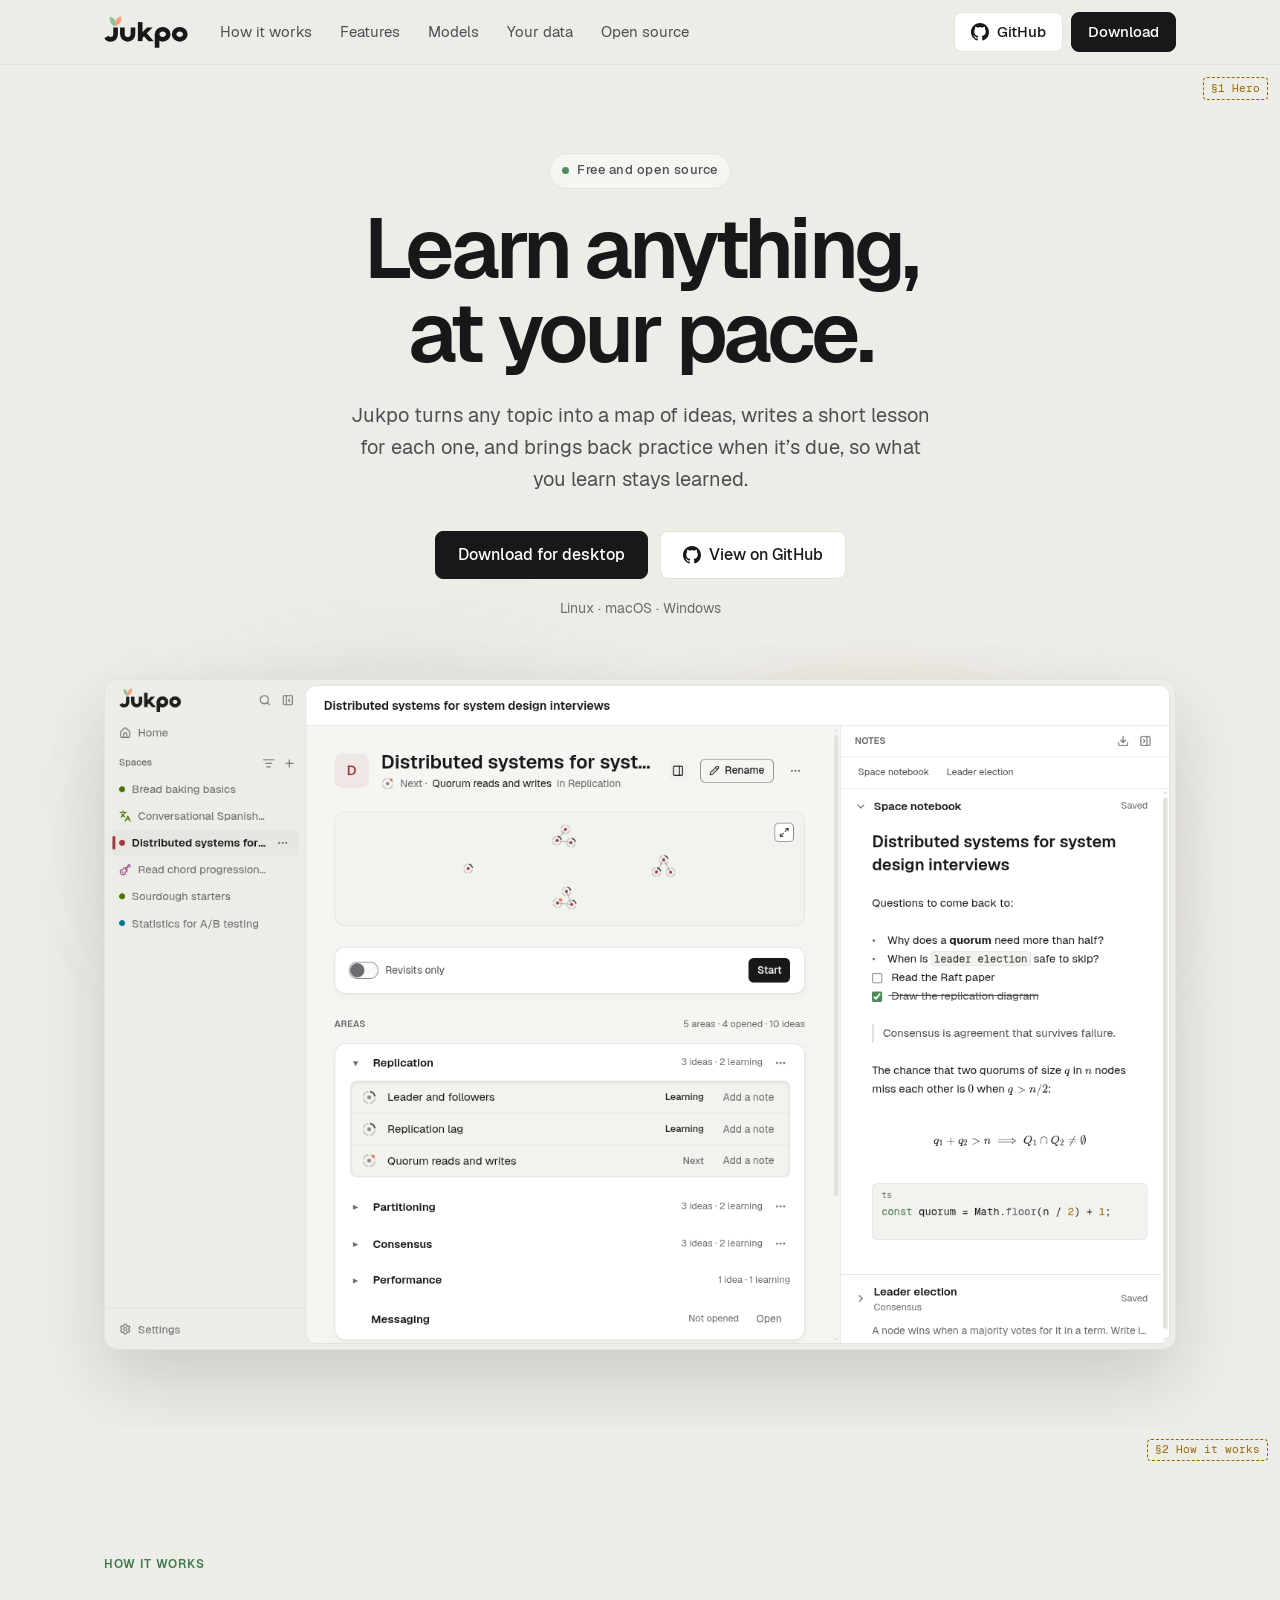
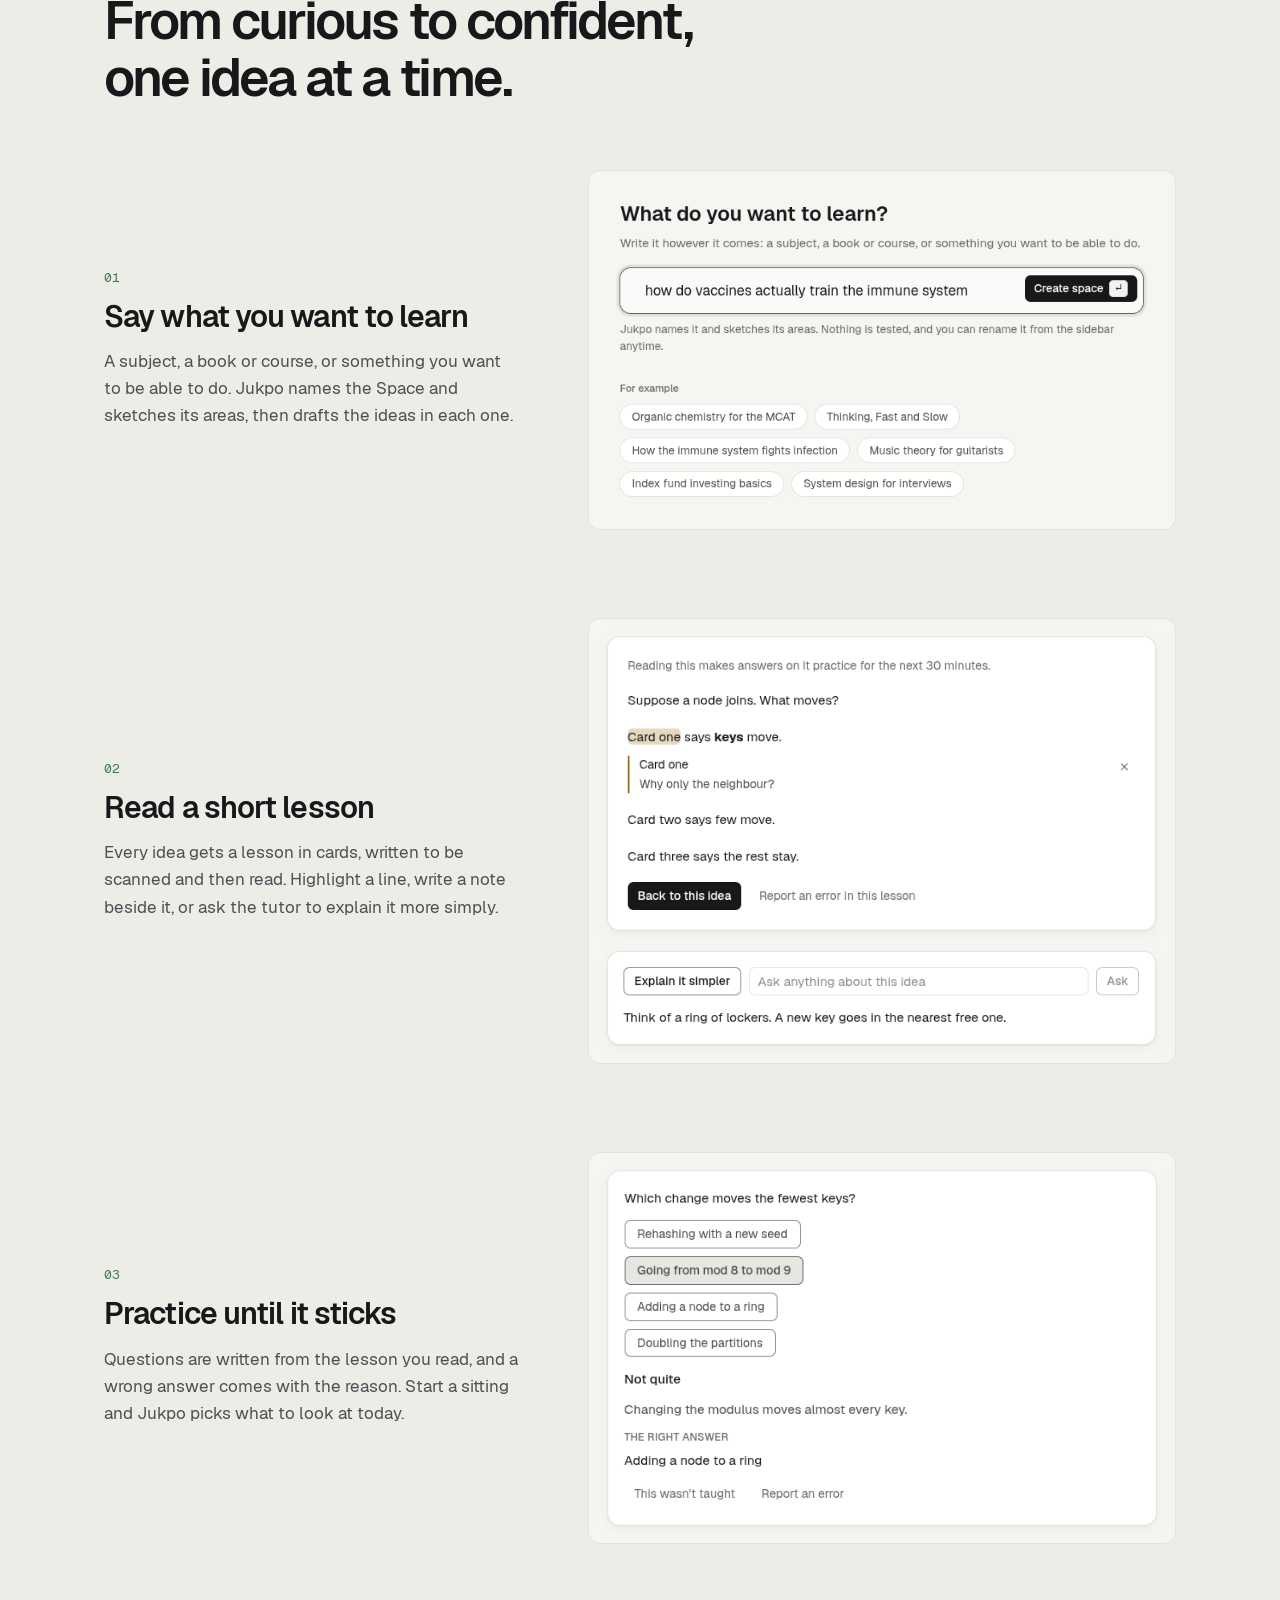
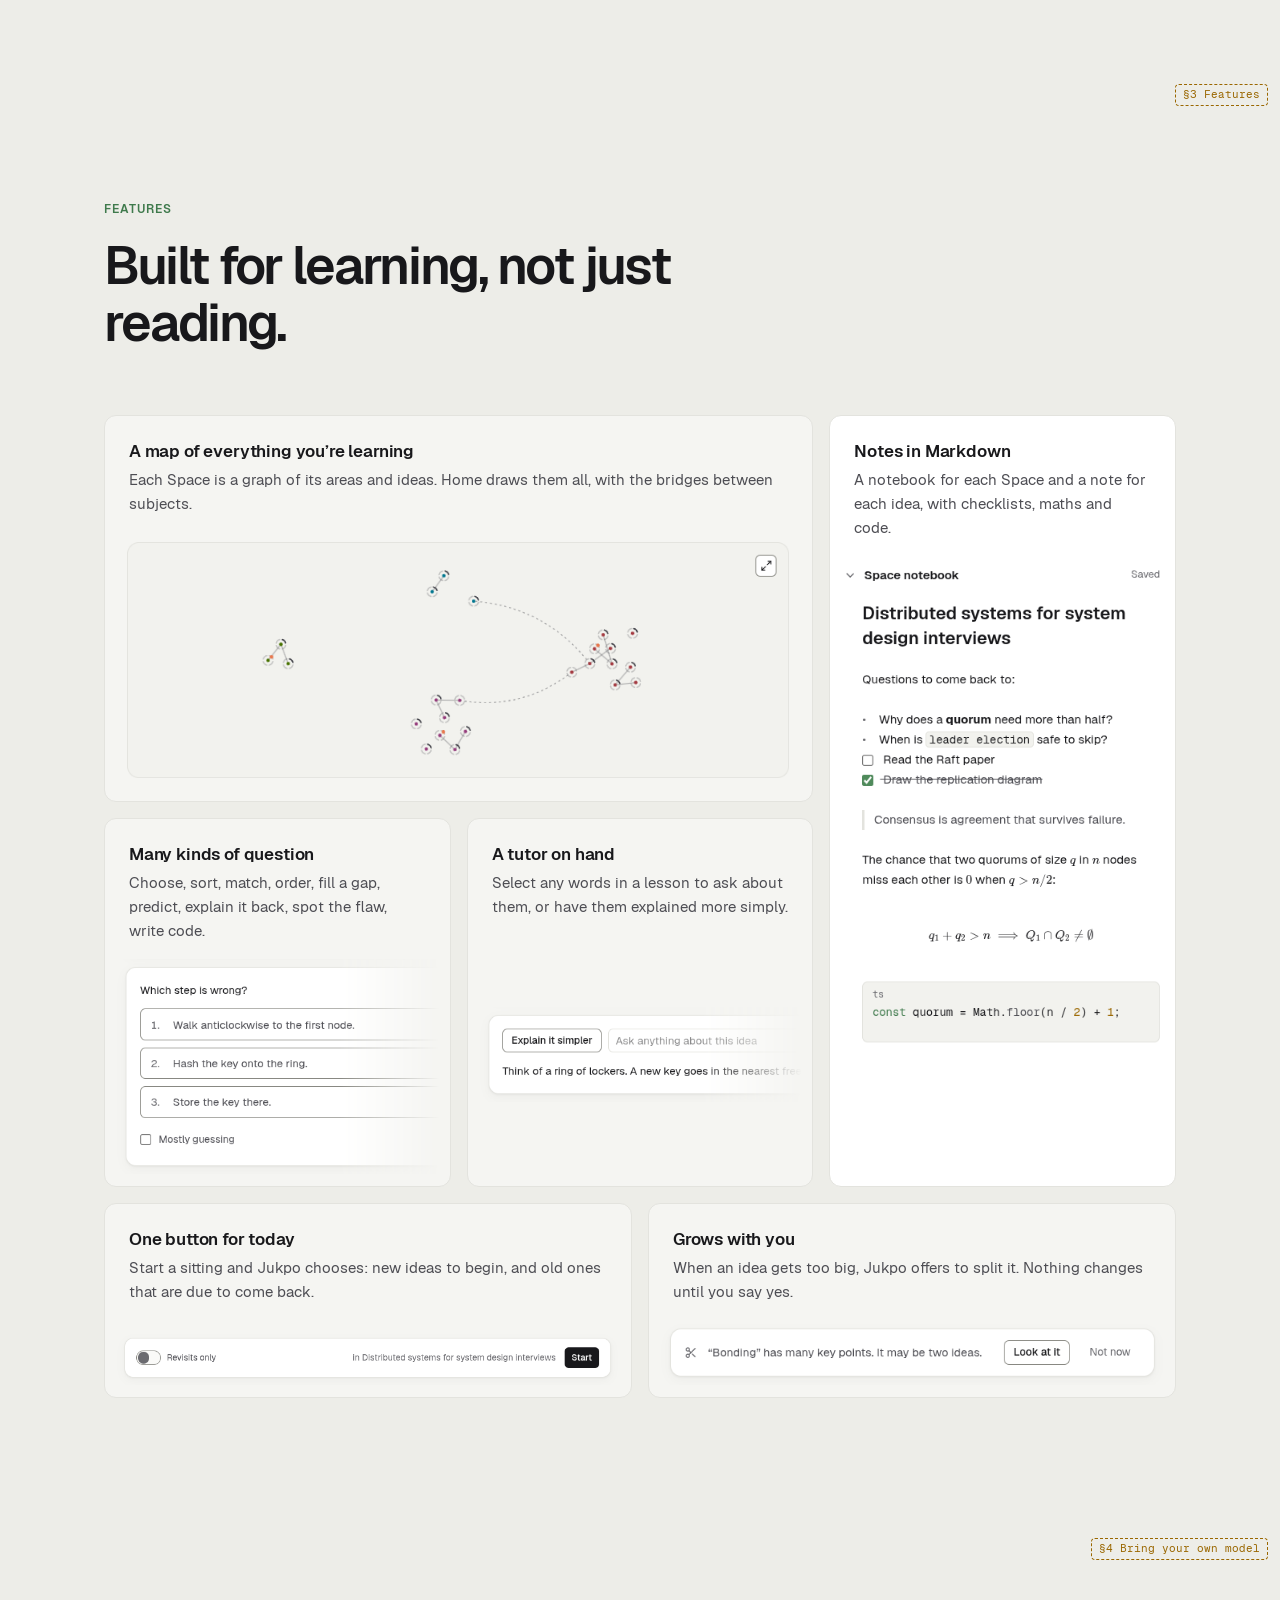
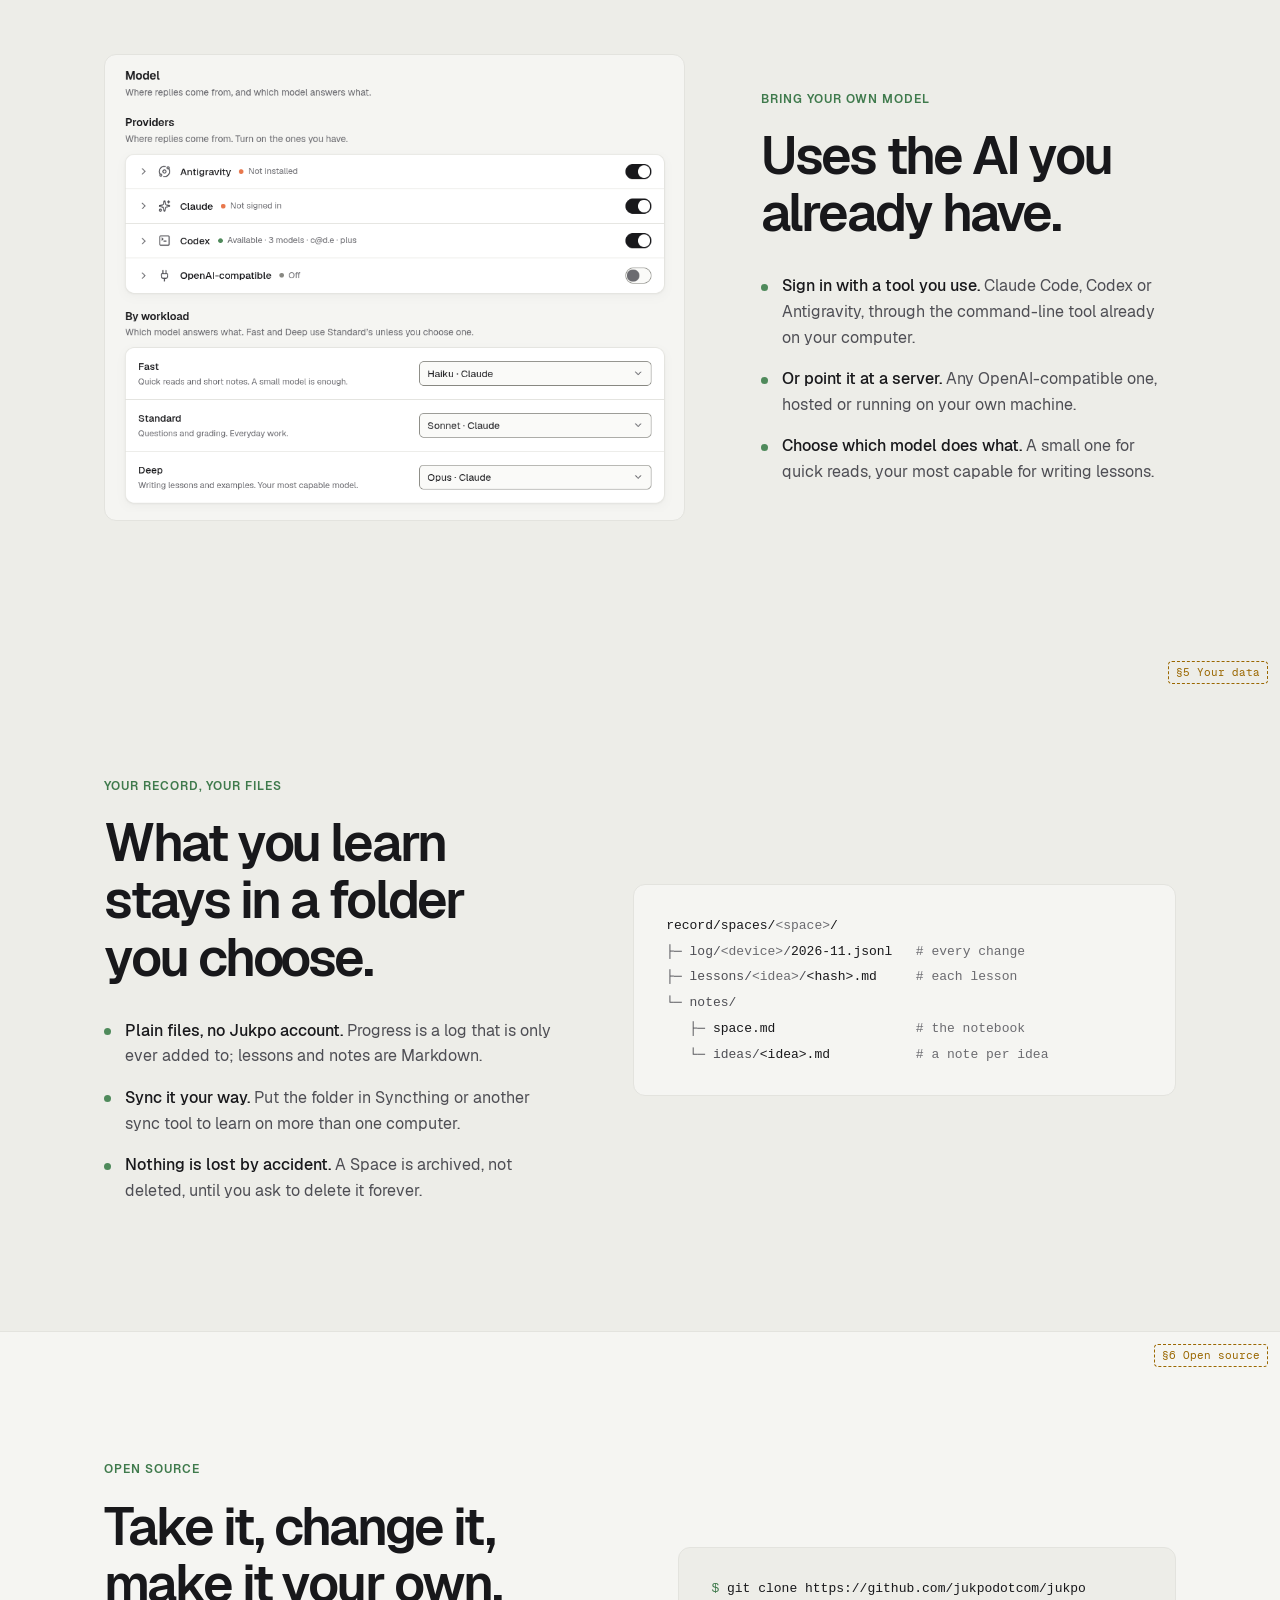
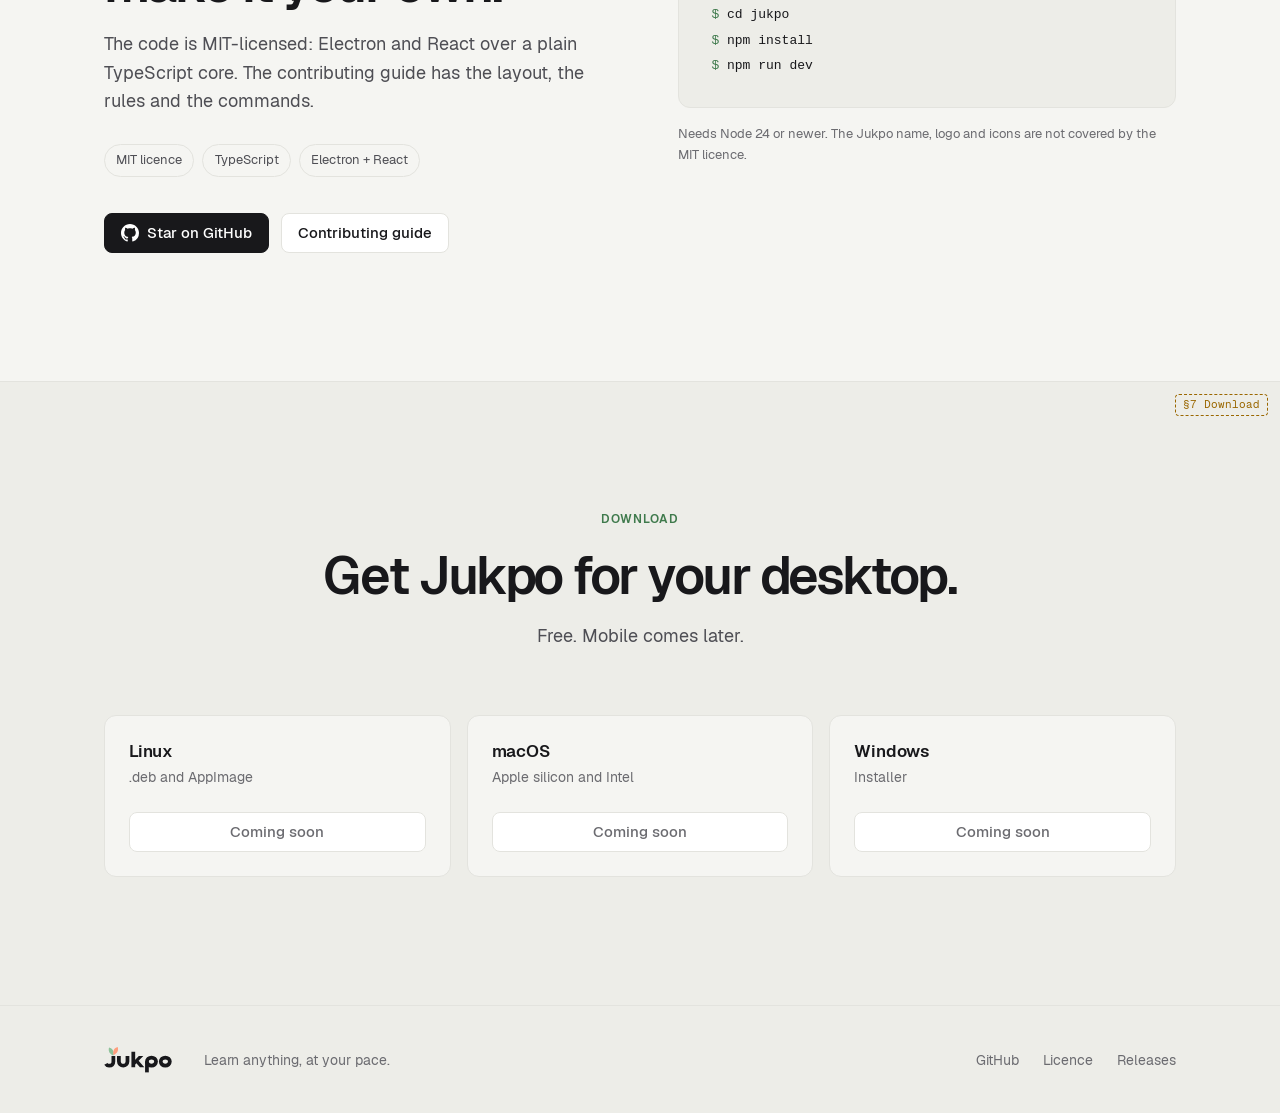
==== commit 7c9271c6: "feat: show the real app in the website mockup - Replace the placeholder boxes with captures of the a" ====
--- a/index.html
+++ b/index.html
@@ -4,13 +4,23 @@
   <meta charset="UTF-8">
   <meta name="viewport" content="width=device-width, initial-scale=1.0">
   <meta name="color-scheme" content="dark light">
-  <meta name="description" content="Jukpo is a free, open-source desktop app for learning anything at your pace: lessons and practice for any topic, using the model you already have.">
+  <meta name="description" content="Jukpo is a free, open-source desktop app for learning anything at your pace: it maps a topic into ideas, writes a lesson for each, and brings back practice when it's due.">
   <title>Jukpo — Learn anything, at your pace</title>
   <link rel="icon" href="/favicon.ico" sizes="any">
   <link rel="icon" href="/favicon.svg" type="image/svg+xml">
   <link rel="apple-touch-icon" href="/apple-touch-icon.png">
   <style>
-    /* Colours follow the app's theme.css: Graphite (dark) by default, Paper (light) by preference. */
+    /* Geist, the app's typeface (SIL Open Font License: /assets/fonts/LICENSE.txt). */
+    @font-face { font-family: "Geist"; font-weight: 400; font-display: swap; src: url("/assets/fonts/Geist-Regular.woff2") format("woff2"); }
+    @font-face { font-family: "Geist"; font-weight: 500; font-display: swap; src: url("/assets/fonts/Geist-Medium.woff2") format("woff2"); }
+    @font-face { font-family: "Geist"; font-weight: 600; font-display: swap; src: url("/assets/fonts/Geist-SemiBold.woff2") format("woff2"); }
+    @font-face { font-family: "Geist Mono"; font-weight: 400; font-display: swap; src: url("/assets/fonts/GeistMono-Regular.woff2") format("woff2"); }
+
+    /*
+     * Colours are the app's own (theme.css): Graphite by default, Paper when the system asks for light.
+     * The screenshots carry the app's page colour at their edges, so a pane here uses the same colour and
+     * a screenshot sits in it without a seam.
+     */
     :root {
       --surface: #101010;
       --page: #151515;
@@ -25,10 +35,13 @@
       --sage: #8fc39a;
       --sage-ink: #8fc39a;
       --peach: #ff9e7d;
-      --focus: #8fc39a;
       --mock: #e5c07b;
-      --radius: 12px;
+      --lift: 0 30px 80px rgb(0 0 0 / .5);
+      --glow: .16;
+      --sans: "Geist", ui-sans-serif, system-ui, sans-serif;
+      --mono: "Geist Mono", ui-monospace, monospace;
       --wide: 72rem;
+      --fade: linear-gradient(to right, #000 68%, transparent 97%);
     }
     @media (prefers-color-scheme: light) {
       :root {
@@ -45,24 +58,26 @@
         --sage: #4f8a5b;
         --sage-ink: #3f7a4c;
         --peach: #e8774c;
-        --focus: #3f7a4c;
         --mock: #9a6700;
+        --lift: 0 30px 70px rgb(0 0 0 / .14);
+        --glow: .22;
       }
     }
+
     * { box-sizing: border-box; }
-    html { scroll-behavior: smooth; }
+    html { scroll-behavior: smooth; scroll-padding-top: 5rem; }
     @media (prefers-reduced-motion: reduce) { html { scroll-behavior: auto; } }
     body {
       margin: 0;
-      background: var(--page);
+      background: var(--surface);
       color: var(--ink);
-      font-family: system-ui, sans-serif;
-      font-size: 1rem;
+      font-family: var(--sans);
       line-height: 1.6;
       -webkit-font-smoothing: antialiased;
     }
     a { color: inherit; }
-    :focus-visible { outline: 2px solid var(--focus); outline-offset: 3px; border-radius: 4px; }
+    img { display: block; width: 100%; height: auto; }
+    :focus-visible { outline: 2px solid var(--sage-ink); outline-offset: 3px; border-radius: 4px; }
     .wrap { width: 100%; max-width: var(--wide); margin: 0 auto; padding: 0 clamp(1.25rem, 4vw, 2.5rem); }
     .skip { position: absolute; left: -999px; top: 0; }
     .skip:focus { left: 1rem; top: 1rem; z-index: 10; background: var(--card); padding: .5rem .75rem; }
@@ -74,117 +89,142 @@
       position: absolute;
       top: .75rem;
       right: .75rem;
-      font: 600 .6875rem/1 ui-monospace, monospace;
-      letter-spacing: .04em;
+      font: .6875rem/1 var(--mono);
       color: var(--mock);
       border: 1px dashed var(--mock);
       border-radius: 4px;
       padding: .3rem .45rem;
       pointer-events: none;
-      z-index: 1;
-    }
-    .placeholder {
-      display: grid;
-      place-items: center;
-      text-align: center;
-      border: 1.5px dashed var(--edge);
-      border-radius: var(--radius);
-      color: var(--faint);
-      font-size: .875rem;
-      padding: 1.5rem;
-      background: repeating-linear-gradient(135deg, transparent 0 14px, color-mix(in srgb, var(--line) 45%, transparent) 14px 15px);
-    }
-    .placeholder strong { display: block; color: var(--soft); font-weight: 600; }
+    }
+
+    h1, h2, h3 { margin: 0; font-weight: 600; line-height: 1.1; }
+    h1 { font-size: clamp(2.75rem, 7.4vw, 5.25rem); letter-spacing: -0.05em; line-height: 1; }
+    h2 { font-size: clamp(2rem, 4.4vw, 3.25rem); letter-spacing: -0.04em; }
+    h3 { font-size: 1.0625rem; letter-spacing: -0.01em; line-height: 1.3; }
+    section { padding: clamp(4.5rem, 10vw, 8rem) 0; }
+    .eyebrow { margin: 0 0 1.125rem; font-size: .75rem; font-weight: 600; letter-spacing: .08em; text-transform: uppercase; color: var(--sage-ink); }
+    .section-head { max-width: 42rem; margin-bottom: clamp(2.5rem, 6vw, 4rem); }
+    .section-head p:not(.eyebrow) { margin: 1.125rem 0 0; color: var(--soft); font-size: 1.125rem; }
+
+    .btn {
+      display: inline-flex; align-items: center; justify-content: center; gap: .5rem;
+      height: 2.5rem; padding: 0 1rem;
+      border: 1px solid var(--line); border-radius: 8px;
+      background: var(--card); color: var(--ink);
+      font-size: .9375rem; font-weight: 500; text-decoration: none;
+    }
+    .btn:hover { border-color: var(--edge); }
+    .btn.primary { background: var(--primary); border-color: var(--primary); color: var(--primary-ink); }
+    .btn.primary:hover { opacity: .9; }
+    .btn.large { height: 3rem; padding: 0 1.375rem; font-size: 1rem; }
+    .btn svg { width: 1.125rem; height: 1.125rem; fill: currentColor; }
+
+    /* A pane: the app's page colour behind a hairline, where a screenshot sits. */
+    .pane { background: var(--page); border: 1px solid var(--line); border-radius: 12px; overflow: hidden; }
+    .pane picture { display: block; }
 
     /* Header */
-    header { position: sticky; top: 0; z-index: 5; background: color-mix(in srgb, var(--page) 88%, transparent); backdrop-filter: blur(10px); border-bottom: 1px solid var(--line); }
-    header .wrap { display: flex; align-items: center; gap: 1.5rem; height: 4rem; }
-    .brand { display: inline-flex; text-decoration: none; }
-    .brand svg { width: 5.5rem; height: auto; display: block; fill: var(--ink); }
-    nav ul { display: flex; gap: 1.5rem; list-style: none; margin: 0; padding: 0; font-size: .9375rem; }
-    nav a { text-decoration: none; color: var(--soft); }
+    header { position: sticky; top: 0; z-index: 5; background: color-mix(in srgb, var(--surface) 85%, transparent); backdrop-filter: blur(12px); border-bottom: 1px solid var(--line); }
+    header .wrap { display: flex; align-items: center; gap: 2rem; height: 4rem; }
+    .brand { display: inline-flex; }
+    .brand svg { width: 5.25rem; height: auto; fill: var(--ink); }
+    nav ul { display: flex; gap: 1.75rem; list-style: none; margin: 0; padding: 0; font-size: .9375rem; }
+    nav a { color: var(--soft); text-decoration: none; }
     nav a:hover { color: var(--ink); }
     .header-actions { margin-left: auto; display: flex; gap: .5rem; }
     @media (max-width: 52rem) { nav { display: none; } }
 
-    .btn {
-      display: inline-flex; align-items: center; gap: .5rem;
-      height: 2.5rem; padding: 0 1rem;
-      border-radius: 8px; border: 1px solid var(--line);
-      font-size: .9375rem; font-weight: 600; text-decoration: none;
-      background: var(--card); color: var(--ink);
-    }
-    .btn:hover { border-color: var(--edge); }
-    .btn.primary { background: var(--primary); color: var(--primary-ink); border-color: var(--primary); }
-    .btn.large { height: 3rem; padding: 0 1.375rem; font-size: 1rem; }
-    .btn svg { width: 1.125rem; height: 1.125rem; fill: currentColor; }
-
-    section { padding: clamp(4rem, 9vw, 7rem) 0; }
-    section + section { border-top: 1px solid var(--line); }
-    .eyebrow { display: inline-flex; align-items: center; gap: .5rem; font-size: .8125rem; font-weight: 600; color: var(--sage-ink); letter-spacing: .02em; margin: 0 0 1rem; }
-    h1, h2, h3 { margin: 0; letter-spacing: -0.025em; line-height: 1.1; }
-    h1 { font-size: clamp(2.75rem, 7vw, 4.75rem); letter-spacing: -0.045em; }
-    h2 { font-size: clamp(2rem, 4.2vw, 3rem); letter-spacing: -0.035em; }
-    h3 { font-size: 1.125rem; letter-spacing: -0.01em; }
-    .lead { font-size: clamp(1.0625rem, 2vw, 1.25rem); color: var(--soft); max-width: 38rem; margin: 1.25rem 0 0; }
-    .section-head { max-width: 40rem; margin-bottom: clamp(2.5rem, 5vw, 3.5rem); }
-    .section-head p { color: var(--soft); margin: 1rem 0 0; font-size: 1.0625rem; }
-
     /* §1 Hero */
-    .hero { text-align: center; padding-top: clamp(4rem, 10vw, 7.5rem); }
-    .hero .lead { margin-inline: auto; }
-    .hero .actions { display: flex; flex-wrap: wrap; justify-content: center; gap: .75rem; margin-top: 2.25rem; }
-    .hero .platforms { margin-top: 1rem; color: var(--faint); font-size: .875rem; }
-    .shot { margin-top: clamp(3rem, 7vw, 4.5rem); aspect-ratio: 16 / 10; border-radius: 14px; box-shadow: 0 24px 60px rgb(0 0 0 / .35); background-color: var(--card); }
+    .hero { padding-top: clamp(3rem, 7vw, 5.5rem); padding-bottom: clamp(3rem, 6vw, 5rem); text-align: center; overflow: hidden; }
+    .hero .eyebrow { display: inline-flex; align-items: center; gap: .5rem; padding: .4rem .75rem; border: 1px solid var(--line); border-radius: 99px; background: var(--page); color: var(--soft); letter-spacing: .04em; text-transform: none; font-weight: 500; font-size: .8125rem; }
+    .hero .eyebrow::before { content: ""; width: .4375rem; height: .4375rem; border-radius: 50%; background: var(--sage); }
+    .lead { max-width: 37rem; margin: 1.5rem auto 0; color: var(--soft); font-size: clamp(1.0625rem, 2vw, 1.25rem); }
+    .actions { display: flex; flex-wrap: wrap; gap: .75rem; margin-top: 2.25rem; }
+    .hero .actions { justify-content: center; }
+    .platforms { margin: 1.125rem 0 0; color: var(--faint); font-size: .875rem; }
+    .window { position: relative; margin-top: clamp(2.5rem, 5vw, 3.75rem); }
+    .window::before {
+      content: ""; position: absolute; inset: -12% -6% 20%; z-index: -1;
+      background:
+        radial-gradient(40% 55% at 30% 40%, color-mix(in srgb, var(--sage) calc(var(--glow) * 100%), transparent), transparent 70%),
+        radial-gradient(40% 55% at 70% 45%, color-mix(in srgb, var(--peach) calc(var(--glow) * 100%), transparent), transparent 70%);
+      filter: blur(40px);
+    }
+    .window picture { display: block; border: 1px solid var(--line); border-radius: 14px; overflow: hidden; box-shadow: var(--lift); background: var(--surface); }
 
     /* §2 How it works */
-    .steps { display: grid; grid-template-columns: repeat(3, 1fr); gap: 1.5rem; counter-reset: step; list-style: none; margin: 0; padding: 0; }
-    .steps li { counter-increment: step; }
-    .steps .placeholder { aspect-ratio: 4 / 3; margin-bottom: 1.25rem; }
-    .steps h3::before { content: counter(step); display: inline-grid; place-items: center; width: 1.625rem; height: 1.625rem; margin-right: .625rem; border-radius: 50%; background: var(--sage); color: var(--primary-ink); font-size: .8125rem; vertical-align: .1em; }
-    @media (prefers-color-scheme: light) { .steps h3::before { color: #fff; } }
-    .steps p { color: var(--soft); margin: .625rem 0 0; }
-    @media (max-width: 52rem) { .steps { grid-template-columns: 1fr; } }
-
-    /* §3 Features */
-    .features { display: grid; grid-template-columns: repeat(3, 1fr); gap: 1px; background: var(--line); border: 1px solid var(--line); border-radius: var(--radius); overflow: hidden; }
-    .feature { background: var(--page); padding: 1.75rem; }
-    .feature .icon { width: 2.25rem; height: 2.25rem; border-radius: 8px; border: 1px dashed var(--edge); margin-bottom: 1.125rem; }
-    .feature p { color: var(--soft); margin: .5rem 0 0; font-size: .9375rem; }
-    @media (max-width: 60rem) { .features { grid-template-columns: repeat(2, 1fr); } }
-    @media (max-width: 38rem) { .features { grid-template-columns: 1fr; } }
-
-    /* §4 and §5 split sections */
+    .steps { list-style: none; margin: 0; padding: 0; display: grid; gap: clamp(3rem, 7vw, 5.5rem); }
+    .step { display: grid; grid-template-columns: minmax(0, 5fr) minmax(0, 7fr); gap: clamp(2rem, 5vw, 4.5rem); align-items: center; }
+    .step .num { display: block; margin-bottom: 1rem; font: .8125rem/1 var(--mono); color: var(--sage-ink); }
+    .step h3 { font-size: clamp(1.5rem, 2.6vw, 1.875rem); letter-spacing: -0.03em; line-height: 1.15; }
+    .step p { margin: .875rem 0 0; color: var(--soft); font-size: 1.0625rem; max-width: 26rem; }
+    .step .pane { padding: .5rem; }
+    @media (max-width: 52rem) { .step { grid-template-columns: minmax(0, 1fr); } }
+
+    /* §3 Features: every picture is a piece of the app. */
+    .bento { display: grid; grid-template-columns: repeat(6, minmax(0, 1fr)); gap: 1rem; }
+    .tile { display: flex; flex-direction: column; }
+    .tile .text { padding: 1.5rem 1.5rem 1rem; }
+    .tile p { margin: .375rem 0 0; color: var(--soft); font-size: .9375rem; }
+    .tile picture { display: block; margin-top: auto; padding: 0 .75rem .75rem; }
+    .tile.peek picture { padding-right: 0; overflow: hidden; -webkit-mask-image: var(--fade); mask-image: var(--fade); }
+    .tile.peek img { width: max(100%, 30rem); max-width: none; }
+    .t-tutor picture { margin-block: auto; padding-block: .75rem 1.5rem; }
+    .t-map { grid-column: span 4; }
+    .t-notes { grid-column: span 2; grid-row: span 2; background: var(--card); }
+    .t-notes picture { margin-top: 0; padding: 0; }
+    .t-kinds, .t-tutor { grid-column: span 2; }
+    .t-sitting, .t-split { grid-column: span 3; }
+    @media (max-width: 60rem) {
+      .bento { grid-template-columns: repeat(2, minmax(0, 1fr)); }
+      .t-map, .t-sitting, .t-split { grid-column: span 2; }
+      .t-notes, .t-kinds, .t-tutor { grid-column: span 1; }
+    }
+    @media (max-width: 38rem) {
+      .bento { grid-template-columns: minmax(0, 1fr); }
+      .tile { grid-column: auto; grid-row: auto; }
+      /* On a phone a whole screenshot is too small to read: show its near side at a readable size and fade the rest. */
+      .shot picture, .t-sitting picture, .t-split picture { display: flex; overflow: hidden; -webkit-mask-image: var(--fade); mask-image: var(--fade); }
+      .shot img, .t-sitting img, .t-split img { flex: none; width: max(100%, 30rem); max-width: none; }
+      .t-split picture { padding-right: 0; }
+      .t-sitting picture { justify-content: flex-end; padding-left: 0; --fade: linear-gradient(to left, #000 68%, transparent 97%); }
+      pre .c { display: none; }
+    }
+
+    /* §4 and §5: words beside a picture */
     .split { display: grid; grid-template-columns: minmax(0, 1fr) minmax(0, 1fr); gap: clamp(2.5rem, 6vw, 5rem); align-items: center; }
+    .split.picture-first { grid-template-columns: minmax(0, 7fr) minmax(0, 5fr); }
+    .split.words-first { grid-template-columns: minmax(0, 5fr) minmax(0, 6fr); }
     .split .section-head { margin-bottom: 0; }
-    .split .placeholder { aspect-ratio: 5 / 4; }
-    @media (max-width: 52rem) { .split { grid-template-columns: minmax(0, 1fr); } }
-    .list { list-style: none; padding: 0; margin: 1.75rem 0 0; display: grid; gap: .875rem; }
-    .list li { display: flex; gap: .75rem; color: var(--soft); }
-    .list li::before { content: ""; flex: none; width: .5rem; height: .5rem; margin-top: .6rem; border-radius: 50%; background: var(--sage); }
-    .list strong { color: var(--ink); font-weight: 600; }
-    .providers { display: grid; grid-template-columns: 1fr 1fr; gap: .75rem; }
-    .provider { border: 1px solid var(--line); background: var(--card); border-radius: 10px; padding: 1rem 1.125rem; }
-    .provider span { display: block; color: var(--faint); font-size: .8125rem; margin-top: .125rem; }
+    .split .pane { padding: .5rem; }
+    @media (max-width: 52rem) { .split, .split.picture-first, .split.words-first { grid-template-columns: minmax(0, 1fr); } .split .section-head { order: -1; } }
+    .list { list-style: none; padding: 0; margin: 2rem 0 0; display: grid; gap: 1rem; }
+    .list li { display: grid; grid-template-columns: auto 1fr; gap: .875rem; color: var(--soft); }
+    .list li::before { content: ""; width: .4375rem; height: .4375rem; margin-top: .65rem; border-radius: 50%; background: var(--sage); }
+    .list strong { color: var(--ink); font-weight: 500; }
+
+    pre { margin: 0; overflow-x: auto; padding: 1.25rem 1.5rem; font: .8125rem/1.9 var(--mono); color: var(--soft); }
+    pre .dim { color: var(--faint); }
+    pre .hi { color: var(--ink); }
+    pre .prompt { color: var(--sage-ink); user-select: none; }
 
     /* §6 Open source */
-    .oss { background: var(--surface); }
-    pre {
-      margin: 0; overflow-x: auto;
-      background: var(--card); border: 1px solid var(--line); border-radius: var(--radius);
-      padding: 1.25rem 1.5rem; font: .875rem/1.8 ui-monospace, monospace; color: var(--soft);
-    }
-    pre .prompt { color: var(--sage-ink); user-select: none; }
-    .oss .actions { display: flex; flex-wrap: wrap; gap: .75rem; margin-top: 2rem; }
-    .fineprint { color: var(--faint); font-size: .8125rem; margin-top: 1.25rem; }
+    .oss { border-block: 1px solid var(--line); background: var(--page); }
+    .oss .pane { background: var(--surface); }
+    .facts { display: flex; flex-wrap: wrap; gap: .5rem; list-style: none; margin: 1.75rem 0 0; padding: 0; }
+    .facts li { padding: .3rem .7rem; border: 1px solid var(--line); border-radius: 99px; color: var(--soft); font-size: .8125rem; }
+    .fineprint { margin: 1rem 0 0; color: var(--faint); font-size: .8125rem; }
 
     /* §7 Download */
-    .downloads { display: grid; grid-template-columns: repeat(3, 1fr); gap: 1rem; }
-    .platform { border: 1px solid var(--line); background: var(--card); border-radius: var(--radius); padding: 1.75rem; display: flex; flex-direction: column; gap: .375rem; }
-    .platform p { margin: 0 0 1.25rem; color: var(--faint); font-size: .875rem; }
-    .platform .btn { margin-top: auto; justify-content: center; }
-    .platform .btn[aria-disabled="true"] { opacity: .55; cursor: not-allowed; }
-    @media (max-width: 52rem) { .downloads { grid-template-columns: 1fr; } }
+    .download { text-align: center; }
+    .download .section-head { margin-inline: auto; }
+    .downloads { display: grid; grid-template-columns: repeat(3, minmax(0, 1fr)); gap: 1rem; text-align: left; }
+    .platform { display: flex; flex-direction: column; padding: 1.5rem; }
+    .platform p { margin: .25rem 0 1.5rem; color: var(--faint); font-size: .875rem; }
+    .platform .btn { margin-top: auto; }
+    .platform .btn[aria-disabled="true"] { color: var(--faint); cursor: not-allowed; }
+    .platform .btn[aria-disabled="true"]:hover { border-color: var(--line); }
+    @media (max-width: 52rem) { .downloads { grid-template-columns: minmax(0, 1fr); } }
 
     footer { border-top: 1px solid var(--line); padding: 2.5rem 0; color: var(--faint); font-size: .875rem; }
     footer .wrap { display: flex; flex-wrap: wrap; align-items: center; gap: 1rem 2rem; }
@@ -214,14 +254,15 @@
     </symbol>
   </svg>
 
-  <header data-mock="§0 Header">
+  <header>
     <div class="wrap">
-      <a class="brand" href="/" aria-label="Jukpo home"><svg aria-hidden="true"><use href="#wordmark"/></svg></a>
+      <a class="brand" href="/" aria-label="Jukpo home"><svg aria-hidden="true" viewBox="0 0 254 100"><use href="#wordmark"/></svg></a>
       <nav aria-label="Main">
         <ul>
           <li><a href="#how">How it works</a></li>
           <li><a href="#features">Features</a></li>
           <li><a href="#models">Models</a></li>
+          <li><a href="#data">Your data</a></li>
           <li><a href="#open-source">Open source</a></li>
         </ul>
       </nav>
@@ -235,15 +276,20 @@
   <main id="main">
     <section class="hero" data-mock="§1 Hero">
       <div class="wrap">
-        <p class="eyebrow">Free and open source · MIT licence</p>
+        <p class="eyebrow">Free and open source</p>
         <h1>Learn anything,<br>at your pace.</h1>
-        <p class="lead">Tell Jukpo what you want to learn. It maps the topic into ideas, writes a short lesson for each, and asks you questions at the right times so it sticks.</p>
+        <p class="lead">Jukpo turns any topic into a map of ideas, writes a short lesson for each one, and brings back practice when it’s due, so what you learn stays learned.</p>
         <div class="actions">
           <a class="btn primary large" href="#download">Download for desktop</a>
           <a class="btn large" href="https://github.com/jukpodotcom/jukpo"><svg aria-hidden="true"><use href="#github"/></svg>View on GitHub</a>
         </div>
-        <p class="platforms">Linux · macOS · Windows. Mobile later.</p>
-        <div class="placeholder shot"><div><strong>App screenshot</strong>A Space’s page: its graph of areas and ideas, the sidebar, and an idea selected</div></div>
+        <p class="platforms">Linux · macOS · Windows</p>
+        <div class="window">
+          <picture>
+            <source srcset="/assets/screens/hero-paper.webp" media="(prefers-color-scheme: light)">
+            <img src="/assets/screens/hero-graphite.webp" width="1440" height="900" alt="Jukpo showing a Space on distributed systems: its areas and ideas with how each one stands, and a notebook beside them with a checklist, a formula and a code block.">
+          </picture>
+        </div>
       </div>
     </section>
 
@@ -254,20 +300,44 @@
           <h2>From curious to confident, one idea at a time.</h2>
         </div>
         <ol class="steps">
-          <li>
-            <div class="placeholder"><div><strong>Screenshot</strong>New space: a topic typed in, areas being drafted</div></div>
-            <h3>Start a Space</h3>
-            <p>Name any topic. Jukpo drafts its areas, the ideas in each and their key points, plus a big picture of how it fits together.</p>
+          <li class="step">
+            <div>
+              <span class="num">01</span>
+              <h3>Say what you want to learn</h3>
+              <p>A subject, a book or course, or something you want to be able to do. Jukpo names the Space and sketches its areas, then drafts the ideas in each one.</p>
+            </div>
+            <div class="pane shot">
+              <picture>
+                <source srcset="/assets/screens/new-space-paper.webp" media="(prefers-color-scheme: light)">
+                <img src="/assets/screens/new-space-graphite.webp" width="710" height="426" loading="lazy" alt="The New space page asks “What do you want to learn?”, with “how do vaccines actually train the immune system” typed in and examples below.">
+              </picture>
+            </div>
           </li>
-          <li>
-            <div class="placeholder"><div><strong>Screenshot</strong>A lesson card, with a highlight and a note beside it</div></div>
-            <h3>Read a short lesson</h3>
-            <p>Each idea gets a lesson in cards, written to scan and then read. Highlight, take notes, or ask the tutor to explain something more simply.</p>
+          <li class="step">
+            <div>
+              <span class="num">02</span>
+              <h3>Read a short lesson</h3>
+              <p>Every idea gets a lesson in cards, written to be scanned and then read. Highlight a line, write a note beside it, or ask the tutor to explain it more simply.</p>
+            </div>
+            <div class="pane shot">
+              <picture>
+                <source srcset="/assets/screens/lesson-paper.webp" media="(prefers-color-scheme: light)">
+                <img src="/assets/screens/lesson-graphite.webp" width="668" height="502" loading="lazy" alt="A lesson with a highlighted phrase and a note under it, and the tutor’s simpler explanation below.">
+              </picture>
+            </div>
           </li>
-          <li>
-            <div class="placeholder"><div><strong>Screenshot</strong>A practice question, answered, with feedback</div></div>
-            <h3>Practice until it sticks</h3>
-            <p>Answer questions written from the lesson. A daily sitting brings back what’s due, so what you learn comes back when you need it.</p>
+          <li class="step">
+            <div>
+              <span class="num">03</span>
+              <h3>Practice until it sticks</h3>
+              <p>Questions are written from the lesson you read, and a wrong answer comes with the reason. Start a sitting and Jukpo picks what to look at today.</p>
+            </div>
+            <div class="pane shot">
+              <picture>
+                <source srcset="/assets/screens/practice-paper.webp" media="(prefers-color-scheme: light)">
+                <img src="/assets/screens/practice-graphite.webp" width="660" height="432" loading="lazy" alt="A multiple-choice question answered wrongly: “Not quite”, a one-line reason, and the right answer.">
+              </picture>
+            </div>
           </li>
         </ol>
       </div>
@@ -279,44 +349,91 @@
           <p class="eyebrow">Features</p>
           <h2>Built for learning, not just reading.</h2>
         </div>
-        <div class="features">
-          <article class="feature"><div class="icon" aria-hidden="true"></div><h3>A map of every topic</h3><p>See a Space as a graph of its areas and ideas, and how each idea stands.</p></article>
-          <article class="feature"><div class="icon" aria-hidden="true"></div><h3>Everything due today</h3><p>Sittings choose what to look at today: new ideas to start and old ones to recall.</p></article>
-          <article class="feature"><div class="icon" aria-hidden="true"></div><h3>Many kinds of question</h3><p>Tap, sort, match, fill a gap, predict, explain it back, spot the flaw, write code.</p></article>
-          <article class="feature"><div class="icon" aria-hidden="true"></div><h3>Notes in Markdown</h3><p>Highlights and notes sit beside the lesson and are kept as plain Markdown files.</p></article>
-          <article class="feature"><div class="icon" aria-hidden="true"></div><h3>A tutor on hand</h3><p>Select any words in a lesson to ask about them or have them explained more simply.</p></article>
-          <article class="feature"><div class="icon" aria-hidden="true"></div><h3>Grows with you</h3><p>When an idea or area gets too big, Jukpo offers to split it. Nothing changes until you say yes.</p></article>
+        <div class="bento">
+          <article class="tile pane t-map">
+            <div class="text"><h3>A map of everything you’re learning</h3><p>Each Space is a graph of its areas and ideas. Home draws them all, with the bridges between subjects.</p></div>
+            <picture>
+              <source srcset="/assets/screens/map-paper.webp" media="(prefers-color-scheme: light)">
+              <img src="/assets/screens/map-graphite.webp" width="812" height="305" loading="lazy" alt="Home’s graph: clusters of ideas in each Space’s colour, with dotted bridges between Spaces.">
+            </picture>
+          </article>
+          <article class="tile pane t-notes">
+            <div class="text"><h3>Notes in Markdown</h3><p>A notebook for each Space and a note for each idea, with checklists, maths and code.</p></div>
+            <picture>
+              <source srcset="/assets/screens/notes-paper.webp" media="(prefers-color-scheme: light)">
+              <img src="/assets/screens/notes-graphite.webp" width="430" height="644" loading="lazy" alt="A Space notebook with a list of questions, a checklist, a quote, a formula and a line of TypeScript.">
+            </picture>
+          </article>
+          <article class="tile pane peek t-kinds">
+            <div class="text"><h3>Many kinds of question</h3><p>Choose, sort, match, order, fill a gap, predict, explain it back, spot the flaw, write code.</p></div>
+            <picture>
+              <source srcset="/assets/screens/kinds-paper.webp" media="(prefers-color-scheme: light)">
+              <img src="/assets/screens/kinds-graphite.webp" width="660" height="296" loading="lazy" alt="A question asking which of three numbered steps is wrong.">
+            </picture>
+          </article>
+          <article class="tile pane peek t-tutor">
+            <div class="text"><h3>A tutor on hand</h3><p>Select any words in a lesson to ask about them, or have them explained more simply.</p></div>
+            <picture>
+              <source srcset="/assets/screens/tutor-paper.webp" media="(prefers-color-scheme: light)">
+              <img src="/assets/screens/tutor-graphite.webp" width="667" height="132" loading="lazy" alt="The tutor’s box, “Ask anything about this idea”, with a plain-words answer under it.">
+            </picture>
+          </article>
+          <article class="tile pane t-sitting">
+            <div class="text"><h3>One button for today</h3><p>Start a sitting and Jukpo chooses: new ideas to begin, and old ones that are due to come back.</p></div>
+            <picture>
+              <source srcset="/assets/screens/sitting-paper.webp" media="(prefers-color-scheme: light)">
+              <img src="/assets/screens/sitting-graphite.webp" width="812" height="86" loading="lazy" alt="Home’s Start button, with a “Revisits only” switch beside it.">
+            </picture>
+          </article>
+          <article class="tile pane t-split">
+            <div class="text"><h3>Grows with you</h3><p>When an idea gets too big, Jukpo offers to split it. Nothing changes until you say yes.</p></div>
+            <picture>
+              <source srcset="/assets/screens/split-paper.webp" media="(prefers-color-scheme: light)">
+              <img src="/assets/screens/split-graphite.webp" width="656" height="84" loading="lazy" alt="An offer: “Bonding” has many key points. It may be two ideas. Look at it, or Not now.">
+            </picture>
+          </article>
         </div>
       </div>
     </section>
 
     <section id="models" data-mock="§4 Bring your own model">
-      <div class="wrap split">
+      <div class="wrap split picture-first">
+        <div class="pane shot">
+          <picture>
+            <source srcset="/assets/screens/models-paper.webp" media="(prefers-color-scheme: light)">
+            <img src="/assets/screens/models-graphite.webp" width="846" height="676" loading="lazy" alt="Settings › Model: providers Antigravity, Claude, Codex and OpenAI-compatible with a switch each, and a model chosen for Fast, Standard and Deep work.">
+          </picture>
+        </div>
         <div class="section-head">
           <p class="eyebrow">Bring your own model</p>
           <h2>Uses the AI you already have.</h2>
-          <p>Jukpo writes lessons, questions and feedback with a model you connect. Sign in with a tool you already use, or point it at any OpenAI-compatible server, including one on your own computer.</p>
-        </div>
-        <div class="providers">
-          <div class="provider"><strong>Claude Code</strong><span>Anthropic</span></div>
-          <div class="provider"><strong>Codex</strong><span>OpenAI</span></div>
-          <div class="provider"><strong>Antigravity</strong><span>Google</span></div>
-          <div class="provider"><strong>OpenAI-compatible</strong><span>Any server, local or hosted</span></div>
+          <ul class="list">
+            <li><span><strong>Sign in with a tool you use.</strong> Claude Code, Codex or Antigravity, through the command-line tool already on your computer.</span></li>
+            <li><span><strong>Or point it at a server.</strong> Any OpenAI-compatible one, hosted or running on your own machine.</span></li>
+            <li><span><strong>Choose which model does what.</strong> A small one for quick reads, your most capable for writing lessons.</span></li>
+          </ul>
         </div>
       </div>
     </section>
 
     <section id="data" data-mock="§5 Your data">
-      <div class="wrap split">
-        <div class="placeholder"><div><strong>Illustration</strong>The record folder: a Space’s logs and its Markdown notes</div></div>
+      <div class="wrap split words-first">
         <div class="section-head">
           <p class="eyebrow">Your record, your files</p>
-          <h2>Everything you learn stays in a folder you choose.</h2>
+          <h2>What you learn stays in a folder you choose.</h2>
           <ul class="list">
-            <li><span><strong>Plain files on your computer.</strong> Your progress is a log that is only ever added to; notes are Markdown.</span></li>
+            <li><span><strong>Plain files, no Jukpo account.</strong> Progress is a log that is only ever added to; lessons and notes are Markdown.</span></li>
             <li><span><strong>Sync it your way.</strong> Put the folder in Syncthing or another sync tool to learn on more than one computer.</span></li>
-            <li><span><strong>Nothing is lost by accident.</strong> Spaces are archived, not deleted, until you ask to delete one forever.</span></li>
+            <li><span><strong>Nothing is lost by accident.</strong> A Space is archived, not deleted, until you ask to delete it forever.</span></li>
           </ul>
+        </div>
+        <div class="pane">
+          <pre tabindex="0" aria-label="The layout of a Space in the record folder"><code><span class="hi">record/spaces/</span><span class="dim">&lt;space&gt;</span><span class="hi">/</span>
+├─ log/<span class="dim">&lt;device&gt;</span>/<span class="hi">2026-11.jsonl</span><span class="dim c">   # every change</span>
+├─ lessons/<span class="dim">&lt;idea&gt;</span>/<span class="hi">&lt;hash&gt;.md</span><span class="dim c">     # each lesson</span>
+└─ notes/
+   ├─ <span class="hi">space.md</span><span class="dim c">                  # the notebook</span>
+   └─ ideas/<span class="hi">&lt;idea&gt;.md</span><span class="dim c">           # a note per idea</span></code></pre>
         </div>
       </div>
     </section>
@@ -325,42 +442,49 @@
       <div class="wrap split">
         <div class="section-head">
           <p class="eyebrow">Open source</p>
-          <h2>MIT-licensed. Take it, change it, make it your own.</h2>
-          <p>Jukpo is Electron and React over a plain TypeScript core. Contributions are welcome; the contributing guide explains the layout and the rules.</p>
+          <h2>Take it, change it, make it your own.</h2>
+          <p>The code is MIT-licensed: Electron and React over a plain TypeScript core. The contributing guide has the layout, the rules and the commands.</p>
+          <ul class="facts" aria-label="At a glance">
+            <li>MIT licence</li>
+            <li>TypeScript</li>
+            <li>Electron + React</li>
+          </ul>
           <div class="actions">
             <a class="btn primary" href="https://github.com/jukpodotcom/jukpo"><svg aria-hidden="true"><use href="#github"/></svg>Star on GitHub</a>
             <a class="btn" href="https://github.com/jukpodotcom/jukpo/blob/main/CONTRIBUTING.md">Contributing guide</a>
           </div>
         </div>
         <div>
-          <pre aria-label="Run Jukpo from source"><code><span class="prompt">$ </span>git clone https://github.com/jukpodotcom/jukpo
-<span class="prompt">$ </span>cd jukpo
-<span class="prompt">$ </span>npm install
-<span class="prompt">$ </span>npm run dev</code></pre>
+          <div class="pane">
+            <pre tabindex="0" aria-label="Run Jukpo from source"><code><span class="prompt">$ </span><span class="hi">git clone https://github.com/jukpodotcom/jukpo</span>
+<span class="prompt">$ </span><span class="hi">cd jukpo</span>
+<span class="prompt">$ </span><span class="hi">npm install</span>
+<span class="prompt">$ </span><span class="hi">npm run dev</span></code></pre>
+          </div>
           <p class="fineprint">Needs Node 24 or newer. The Jukpo name, logo and icons are not covered by the MIT licence.</p>
         </div>
       </div>
     </section>
 
-    <section id="download" data-mock="§7 Download">
+    <section id="download" class="download" data-mock="§7 Download">
       <div class="wrap">
         <div class="section-head">
           <p class="eyebrow">Download</p>
           <h2>Get Jukpo for your desktop.</h2>
-          <p>Free, with no account. Mobile is planned.</p>
+          <p>Free. Mobile comes later.</p>
         </div>
         <div class="downloads">
-          <div class="platform"><h3>Linux</h3><p>.deb and AppImage</p><a class="btn" aria-disabled="true">Coming soon</a></div>
-          <div class="platform"><h3>macOS</h3><p>Apple silicon and Intel</p><a class="btn" aria-disabled="true">Coming soon</a></div>
-          <div class="platform"><h3>Windows</h3><p>Installer</p><a class="btn" aria-disabled="true">Coming soon</a></div>
+          <div class="platform pane"><h3>Linux</h3><p>.deb and AppImage</p><a class="btn" aria-disabled="true">Coming soon</a></div>
+          <div class="platform pane"><h3>macOS</h3><p>Apple silicon and Intel</p><a class="btn" aria-disabled="true">Coming soon</a></div>
+          <div class="platform pane"><h3>Windows</h3><p>Installer</p><a class="btn" aria-disabled="true">Coming soon</a></div>
         </div>
       </div>
     </section>
   </main>
 
-  <footer data-mock="§8 Footer">
+  <footer>
     <div class="wrap">
-      <svg role="img" aria-label="Jukpo"><use href="#wordmark"/></svg>
+      <svg role="img" aria-label="Jukpo" viewBox="0 0 254 100"><use href="#wordmark"/></svg>
       <span>Learn anything, at your pace.</span>
       <ul>
         <li><a href="https://github.com/jukpodotcom/jukpo">GitHub</a></li>
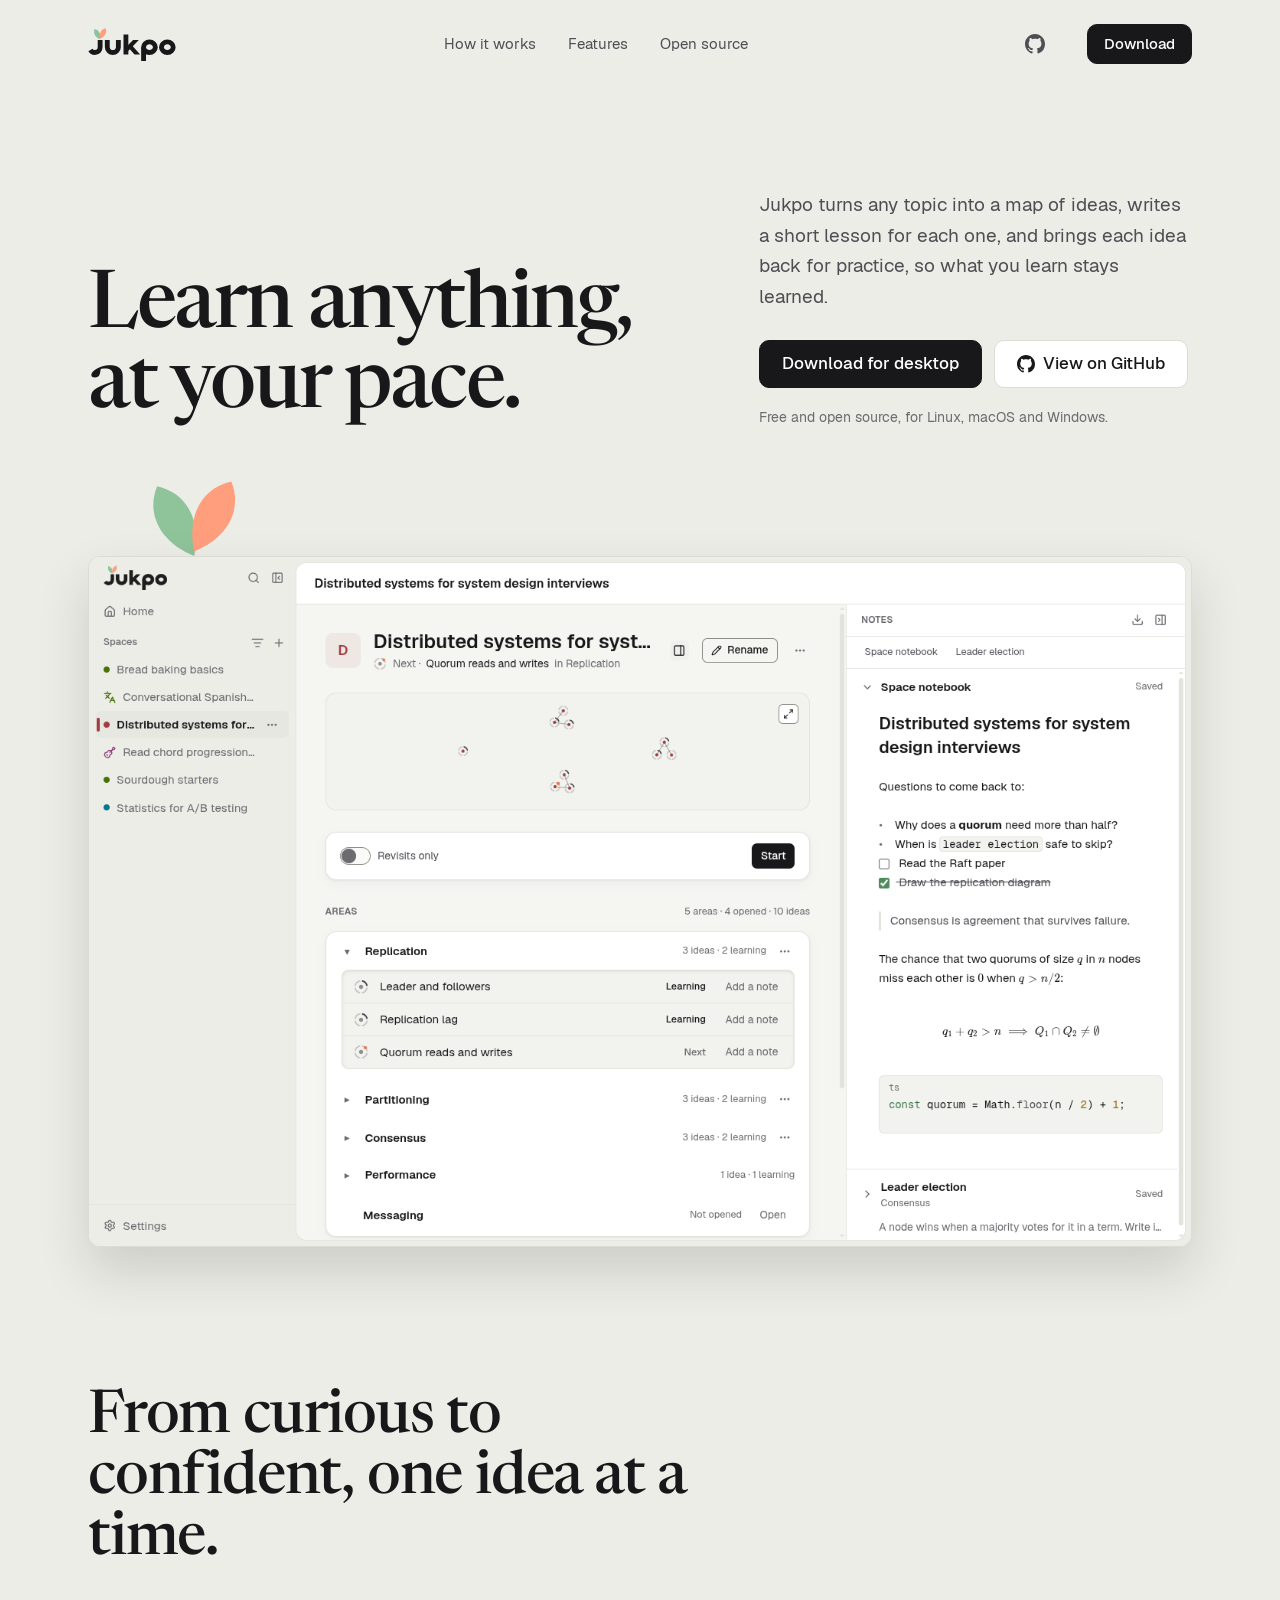
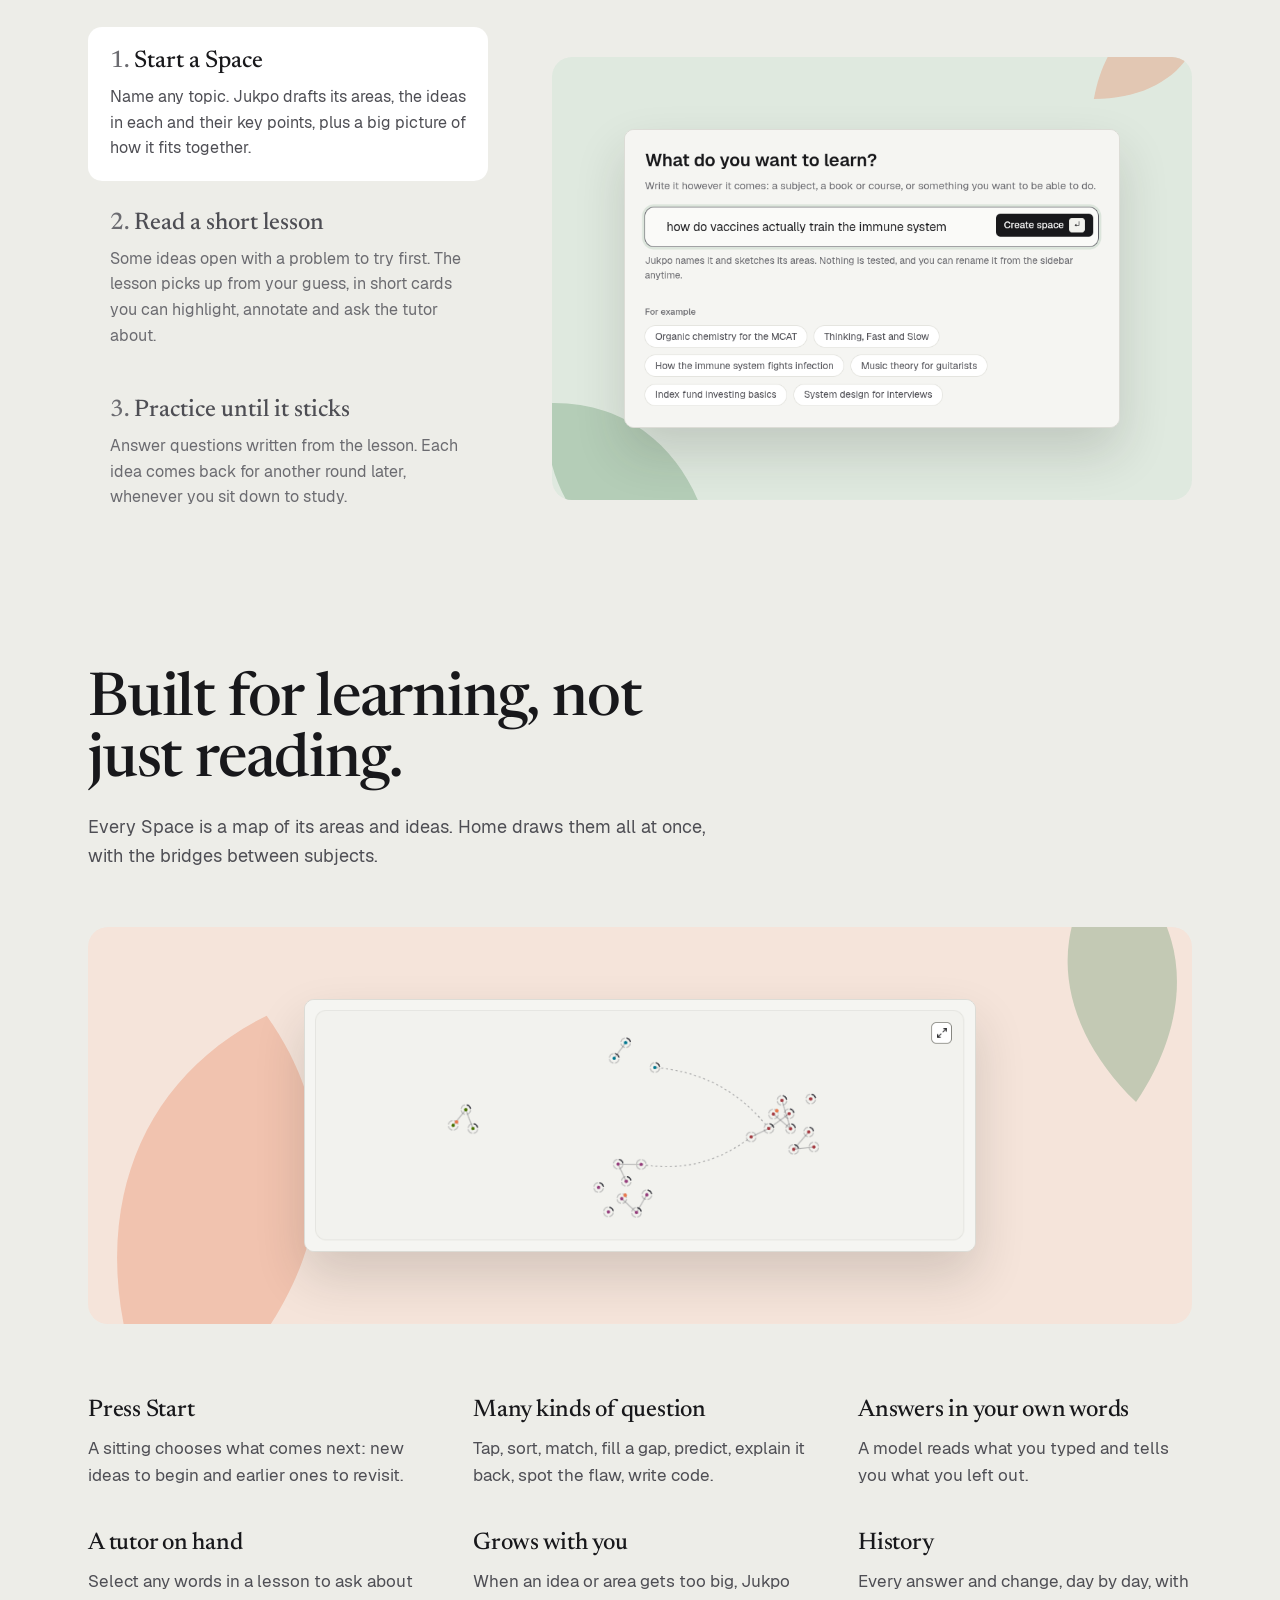
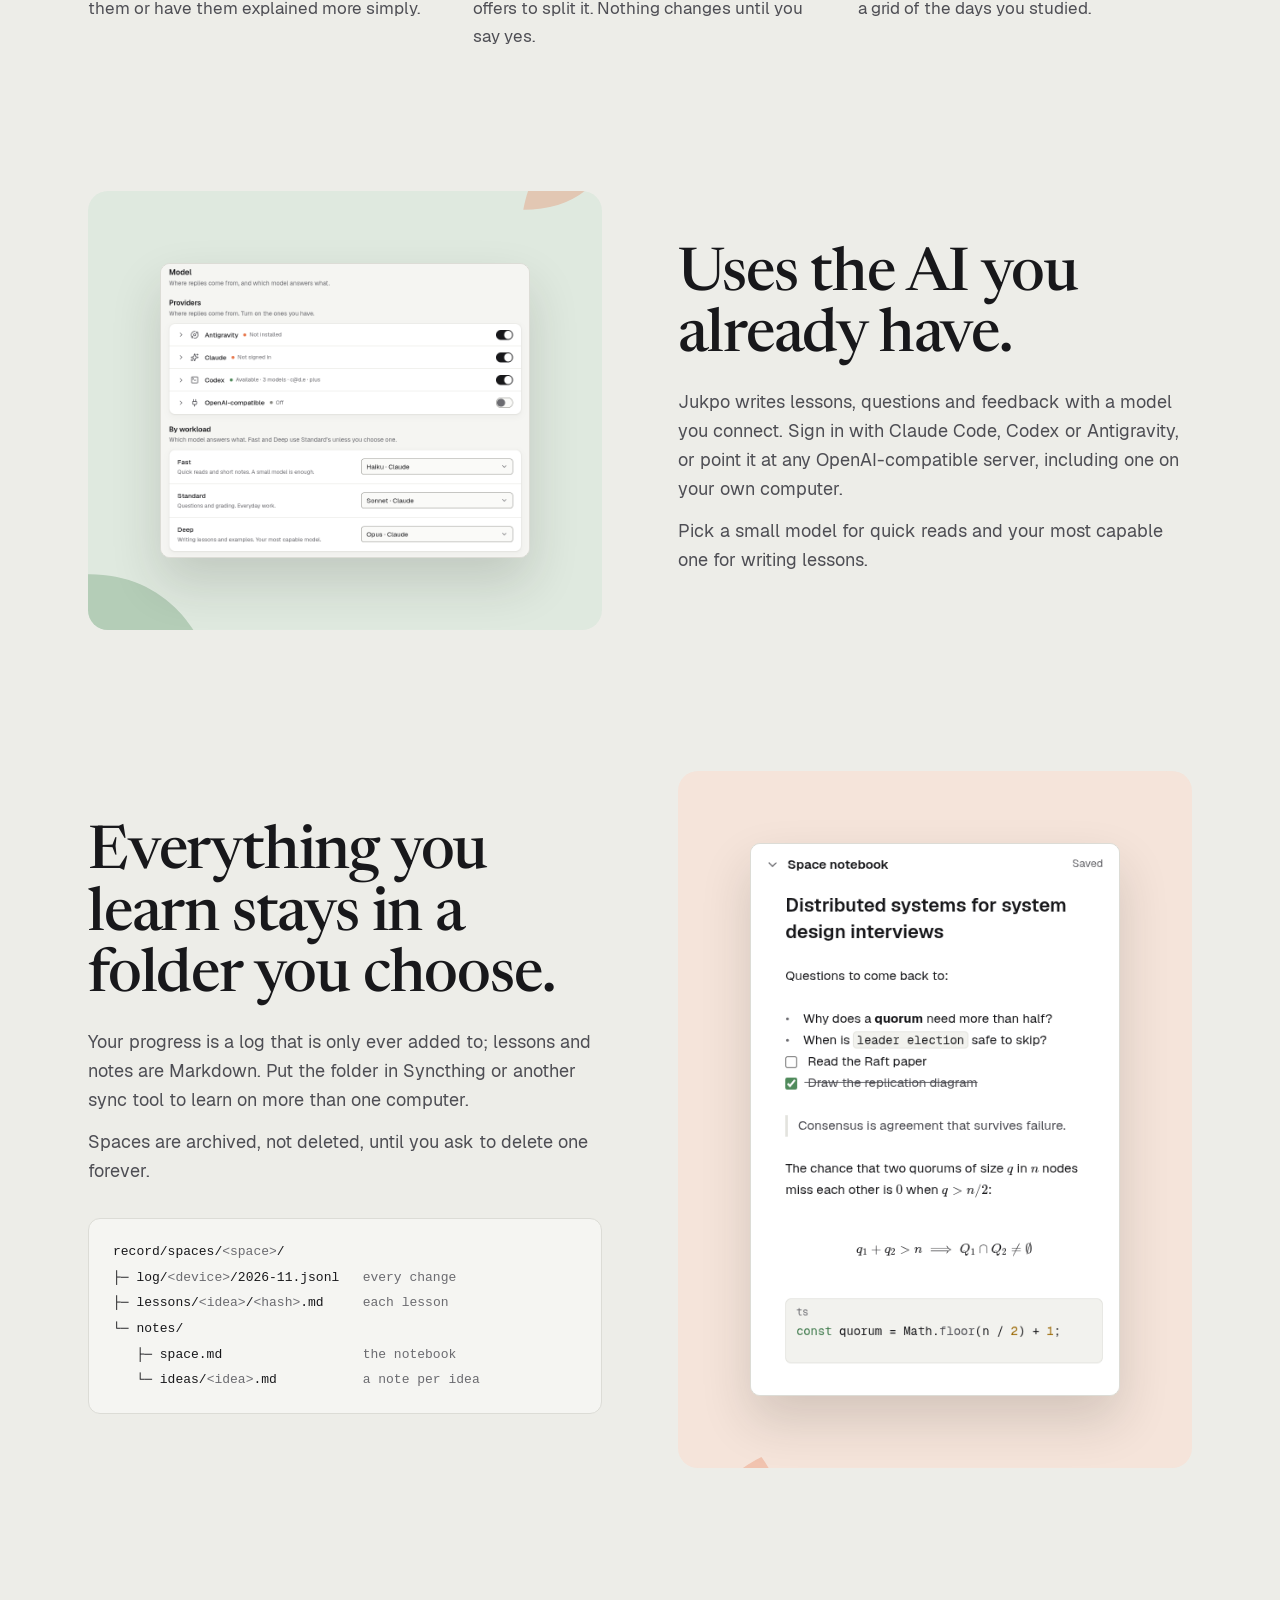
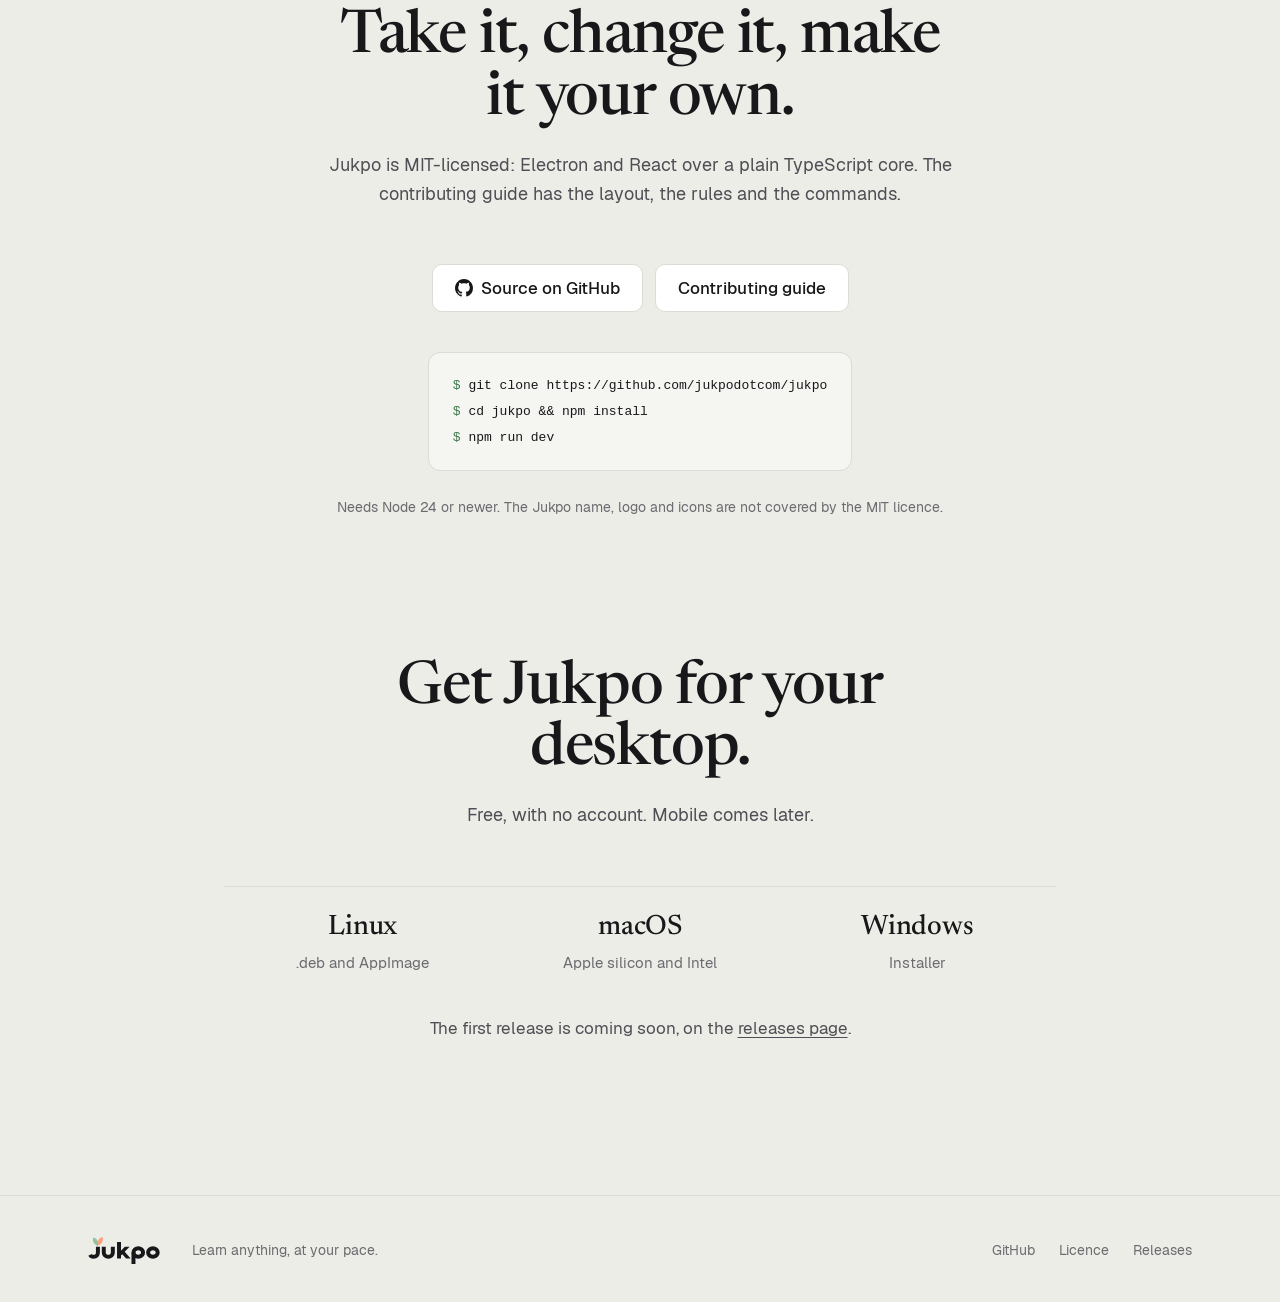
==== commit b816c990: "feat: give the site a calmer look - Set headings in Newsreader over the app's Geist, and drop the ba" ====
--- a/index.html
+++ b/index.html
@@ -4,13 +4,19 @@
   <meta charset="UTF-8">
   <meta name="viewport" content="width=device-width, initial-scale=1.0">
   <meta name="color-scheme" content="dark light">
-  <meta name="description" content="Jukpo is a free, open-source desktop app for learning anything at your pace: it maps a topic into ideas, writes a lesson for each, and brings back practice when it's due.">
-  <title>Jukpo — Learn anything, at your pace</title>
+  <meta name="description" content="Jukpo is a free, open-source desktop app for learning anything at your pace: it maps a topic into ideas, writes a short lesson for each, and brings each idea back for practice.">
+  <title>Jukpo: learn anything, at your pace</title>
   <link rel="icon" href="/favicon.ico" sizes="any">
   <link rel="icon" href="/favicon.svg" type="image/svg+xml">
   <link rel="apple-touch-icon" href="/apple-touch-icon.png">
+  <link rel="preload" href="/assets/fonts/Newsreader-latin.woff2" as="font" type="font/woff2" crossorigin>
+  <script>document.documentElement.classList.add("js");</script>
   <style>
-    /* Geist, the app's typeface (SIL Open Font License: /assets/fonts/LICENSE.txt). */
+    /*
+     * Type: Newsreader for headings, Geist (the app's face) for everything else.
+     * Both are SIL Open Font License; the licences are in /assets/fonts/.
+     */
+    @font-face { font-family: "Newsreader"; font-style: normal; font-weight: 400 600; font-display: swap; src: url("/assets/fonts/Newsreader-latin.woff2") format("woff2"); }
     @font-face { font-family: "Geist"; font-weight: 400; font-display: swap; src: url("/assets/fonts/Geist-Regular.woff2") format("woff2"); }
     @font-face { font-family: "Geist"; font-weight: 500; font-display: swap; src: url("/assets/fonts/Geist-Medium.woff2") format("woff2"); }
     @font-face { font-family: "Geist"; font-weight: 600; font-display: swap; src: url("/assets/fonts/Geist-SemiBold.woff2") format("woff2"); }
@@ -18,15 +24,14 @@
 
     /*
      * Colours are the app's own (theme.css): Graphite by default, Paper when the system asks for light.
-     * The screenshots carry the app's page colour at their edges, so a pane here uses the same colour and
-     * a screenshot sits in it without a seam.
+     * A "stage" is where a screenshot sits: a quiet field tinted by one of the mark's two leaves,
+     * with the leaves themselves drawn large behind it.
      */
     :root {
       --surface: #101010;
       --page: #151515;
       --card: #1d1d1c;
       --line: #2b2b29;
-      --edge: #6a6a66;
       --ink: #ececec;
       --soft: #b8b7b2;
       --faint: #94938e;
@@ -35,21 +40,21 @@
       --sage: #8fc39a;
       --sage-ink: #8fc39a;
       --peach: #ff9e7d;
-      --mock: #e5c07b;
-      --lift: 0 30px 80px rgb(0 0 0 / .5);
-      --glow: .16;
+      --stage-sage: #172019;
+      --stage-peach: #231a16;
+      --leaf-mix: 20%;
+      --shot-shadow: 0 24px 60px rgb(0 0 0 / .45);
+      --serif: "Newsreader", ui-serif, Georgia, serif;
       --sans: "Geist", ui-sans-serif, system-ui, sans-serif;
       --mono: "Geist Mono", ui-monospace, monospace;
-      --wide: 72rem;
-      --fade: linear-gradient(to right, #000 68%, transparent 97%);
+      --wide: 74rem;
     }
     @media (prefers-color-scheme: light) {
       :root {
         --surface: #edede8;
         --page: #f5f5f2;
         --card: #ffffff;
-        --line: #e3e3de;
-        --edge: #888882;
+        --line: #dcdcd6;
         --ink: #18181b;
         --soft: #4e4e54;
         --faint: #6b6b70;
@@ -58,177 +63,149 @@
         --sage: #4f8a5b;
         --sage-ink: #3f7a4c;
         --peach: #e8774c;
-        --mock: #9a6700;
-        --lift: 0 30px 70px rgb(0 0 0 / .14);
-        --glow: .22;
+        --stage-sage: #dfe9df;
+        --stage-peach: #f5e4da;
+        --leaf-mix: 30%;
+        --shot-shadow: 0 24px 50px rgb(40 40 30 / .16);
       }
     }
 
     * { box-sizing: border-box; }
-    html { scroll-behavior: smooth; scroll-padding-top: 5rem; }
-    @media (prefers-reduced-motion: reduce) { html { scroll-behavior: auto; } }
     body {
       margin: 0;
       background: var(--surface);
       color: var(--ink);
-      font-family: var(--sans);
-      line-height: 1.6;
+      font: 1.0625rem/1.6 var(--sans);
       -webkit-font-smoothing: antialiased;
     }
-    a { color: inherit; }
+    a { color: inherit; text-underline-offset: .2em; }
+    :focus-visible { outline: 2px solid var(--sage-ink); outline-offset: 3px; border-radius: 4px; }
     img { display: block; width: 100%; height: auto; }
-    :focus-visible { outline: 2px solid var(--sage-ink); outline-offset: 3px; border-radius: 4px; }
+    picture { display: block; }
     .wrap { width: 100%; max-width: var(--wide); margin: 0 auto; padding: 0 clamp(1.25rem, 4vw, 2.5rem); }
-    .skip { position: absolute; left: -999px; top: 0; }
+    .skip { position: absolute; left: -999px; }
     .skip:focus { left: 1rem; top: 1rem; z-index: 10; background: var(--card); padding: .5rem .75rem; }
 
-    /* Mockup scaffolding: a label on each section so it can be referred to. Remove before launch. */
-    [data-mock] { position: relative; }
-    [data-mock]::before {
-      content: attr(data-mock);
-      position: absolute;
-      top: .75rem;
-      right: .75rem;
-      font: .6875rem/1 var(--mono);
-      color: var(--mock);
-      border: 1px dashed var(--mock);
-      border-radius: 4px;
-      padding: .3rem .45rem;
-      pointer-events: none;
-    }
-
-    h1, h2, h3 { margin: 0; font-weight: 600; line-height: 1.1; }
-    h1 { font-size: clamp(2.75rem, 7.4vw, 5.25rem); letter-spacing: -0.05em; line-height: 1; }
-    h2 { font-size: clamp(2rem, 4.4vw, 3.25rem); letter-spacing: -0.04em; }
-    h3 { font-size: 1.0625rem; letter-spacing: -0.01em; line-height: 1.3; }
-    section { padding: clamp(4.5rem, 10vw, 8rem) 0; }
-    .eyebrow { margin: 0 0 1.125rem; font-size: .75rem; font-weight: 600; letter-spacing: .08em; text-transform: uppercase; color: var(--sage-ink); }
-    .section-head { max-width: 42rem; margin-bottom: clamp(2.5rem, 6vw, 4rem); }
-    .section-head p:not(.eyebrow) { margin: 1.125rem 0 0; color: var(--soft); font-size: 1.125rem; }
+    h1, h2, h3 { margin: 0; font-family: var(--serif); font-weight: 500; }
+    h1 { font-size: clamp(2.75rem, 6.6vw, 5rem); line-height: 1; letter-spacing: -0.03em; }
+    h2 { font-size: clamp(2.25rem, 5vw, 3.75rem); line-height: 1.02; letter-spacing: -0.02em; }
+    h3 { font-size: 1.5rem; line-height: 1.2; letter-spacing: -0.01em; }
+    section { padding: clamp(5rem, 11vw, 9rem) 0 0; }
+    .head { max-width: 40rem; margin-bottom: clamp(2.5rem, 5vw, 3.5rem); }
+    .head p, .text p { margin: 1.25rem 0 0; color: var(--soft); font-size: 1.125rem; }
+    .center { text-align: center; }
+    .center .head { margin-inline: auto; }
 
     .btn {
       display: inline-flex; align-items: center; justify-content: center; gap: .5rem;
-      height: 2.5rem; padding: 0 1rem;
-      border: 1px solid var(--line); border-radius: 8px;
-      background: var(--card); color: var(--ink);
-      font-size: .9375rem; font-weight: 500; text-decoration: none;
-    }
-    .btn:hover { border-color: var(--edge); }
+      height: 3rem; padding: 0 1.375rem; border-radius: 10px;
+      border: 1px solid var(--line); background: var(--card); color: var(--ink);
+      font-weight: 500; text-decoration: none;
+    }
+    .btn:hover { border-color: var(--faint); }
     .btn.primary { background: var(--primary); border-color: var(--primary); color: var(--primary-ink); }
     .btn.primary:hover { opacity: .9; }
-    .btn.large { height: 3rem; padding: 0 1.375rem; font-size: 1rem; }
     .btn svg { width: 1.125rem; height: 1.125rem; fill: currentColor; }
-
-    /* A pane: the app's page colour behind a hairline, where a screenshot sits. */
-    .pane { background: var(--page); border: 1px solid var(--line); border-radius: 12px; overflow: hidden; }
-    .pane picture { display: block; }
+    .actions { display: flex; flex-wrap: wrap; gap: .75rem; margin-top: 2rem; }
+    .center .actions { justify-content: center; }
 
     /* Header */
-    header { position: sticky; top: 0; z-index: 5; background: color-mix(in srgb, var(--surface) 85%, transparent); backdrop-filter: blur(12px); border-bottom: 1px solid var(--line); }
-    header .wrap { display: flex; align-items: center; gap: 2rem; height: 4rem; }
-    .brand { display: inline-flex; }
-    .brand svg { width: 5.25rem; height: auto; fill: var(--ink); }
-    nav ul { display: flex; gap: 1.75rem; list-style: none; margin: 0; padding: 0; font-size: .9375rem; }
-    nav a { color: var(--soft); text-decoration: none; }
-    nav a:hover { color: var(--ink); }
-    .header-actions { margin-left: auto; display: flex; gap: .5rem; }
-    @media (max-width: 52rem) { nav { display: none; } }
-
-    /* §1 Hero */
-    .hero { padding-top: clamp(3rem, 7vw, 5.5rem); padding-bottom: clamp(3rem, 6vw, 5rem); text-align: center; overflow: hidden; }
-    .hero .eyebrow { display: inline-flex; align-items: center; gap: .5rem; padding: .4rem .75rem; border: 1px solid var(--line); border-radius: 99px; background: var(--page); color: var(--soft); letter-spacing: .04em; text-transform: none; font-weight: 500; font-size: .8125rem; }
-    .hero .eyebrow::before { content: ""; width: .4375rem; height: .4375rem; border-radius: 50%; background: var(--sage); }
-    .lead { max-width: 37rem; margin: 1.5rem auto 0; color: var(--soft); font-size: clamp(1.0625rem, 2vw, 1.25rem); }
-    .actions { display: flex; flex-wrap: wrap; gap: .75rem; margin-top: 2.25rem; }
-    .hero .actions { justify-content: center; }
-    .platforms { margin: 1.125rem 0 0; color: var(--faint); font-size: .875rem; }
-    .window { position: relative; margin-top: clamp(2.5rem, 5vw, 3.75rem); }
-    .window::before {
-      content: ""; position: absolute; inset: -12% -6% 20%; z-index: -1;
-      background:
-        radial-gradient(40% 55% at 30% 40%, color-mix(in srgb, var(--sage) calc(var(--glow) * 100%), transparent), transparent 70%),
-        radial-gradient(40% 55% at 70% 45%, color-mix(in srgb, var(--peach) calc(var(--glow) * 100%), transparent), transparent 70%);
-      filter: blur(40px);
-    }
-    .window picture { display: block; border: 1px solid var(--line); border-radius: 14px; overflow: hidden; box-shadow: var(--lift); background: var(--surface); }
-
-    /* §2 How it works */
-    .steps { list-style: none; margin: 0; padding: 0; display: grid; gap: clamp(3rem, 7vw, 5.5rem); }
-    .step { display: grid; grid-template-columns: minmax(0, 5fr) minmax(0, 7fr); gap: clamp(2rem, 5vw, 4.5rem); align-items: center; }
-    .step .num { display: block; margin-bottom: 1rem; font: .8125rem/1 var(--mono); color: var(--sage-ink); }
-    .step h3 { font-size: clamp(1.5rem, 2.6vw, 1.875rem); letter-spacing: -0.03em; line-height: 1.15; }
-    .step p { margin: .875rem 0 0; color: var(--soft); font-size: 1.0625rem; max-width: 26rem; }
-    .step .pane { padding: .5rem; }
-    @media (max-width: 52rem) { .step { grid-template-columns: minmax(0, 1fr); } }
-
-    /* §3 Features: every picture is a piece of the app. */
-    .bento { display: grid; grid-template-columns: repeat(6, minmax(0, 1fr)); gap: 1rem; }
-    .tile { display: flex; flex-direction: column; }
-    .tile .text { padding: 1.5rem 1.5rem 1rem; }
-    .tile p { margin: .375rem 0 0; color: var(--soft); font-size: .9375rem; }
-    .tile picture { display: block; margin-top: auto; padding: 0 .75rem .75rem; }
-    .tile.peek picture { padding-right: 0; overflow: hidden; -webkit-mask-image: var(--fade); mask-image: var(--fade); }
-    .tile.peek img { width: max(100%, 30rem); max-width: none; }
-    .t-tutor picture { margin-block: auto; padding-block: .75rem 1.5rem; }
-    .t-map { grid-column: span 4; }
-    .t-notes { grid-column: span 2; grid-row: span 2; background: var(--card); }
-    .t-notes picture { margin-top: 0; padding: 0; }
-    .t-kinds, .t-tutor { grid-column: span 2; }
-    .t-sitting, .t-split { grid-column: span 3; }
-    @media (max-width: 60rem) {
-      .bento { grid-template-columns: repeat(2, minmax(0, 1fr)); }
-      .t-map, .t-sitting, .t-split { grid-column: span 2; }
-      .t-notes, .t-kinds, .t-tutor { grid-column: span 1; }
-    }
-    @media (max-width: 38rem) {
-      .bento { grid-template-columns: minmax(0, 1fr); }
-      .tile { grid-column: auto; grid-row: auto; }
-      /* On a phone a whole screenshot is too small to read: show its near side at a readable size and fade the rest. */
-      .shot picture, .t-sitting picture, .t-split picture { display: flex; overflow: hidden; -webkit-mask-image: var(--fade); mask-image: var(--fade); }
-      .shot img, .t-sitting img, .t-split img { flex: none; width: max(100%, 30rem); max-width: none; }
-      .t-split picture { padding-right: 0; }
-      .t-sitting picture { justify-content: flex-end; padding-left: 0; --fade: linear-gradient(to left, #000 68%, transparent 97%); }
-      pre .c { display: none; }
-    }
-
-    /* §4 and §5: words beside a picture */
+    header .wrap { display: flex; align-items: center; gap: 2rem; height: 5.5rem; }
+    .brand svg { display: block; width: 5.5rem; height: auto; fill: var(--ink); }
+    header nav { display: flex; gap: 2rem; margin: 0 auto; font-size: .9375rem; }
+    header nav a { color: var(--soft); text-decoration: none; }
+    header nav a:hover { color: var(--ink); }
+    header .btn { height: 2.5rem; padding: 0 1rem; font-size: .9375rem; }
+    .github { display: inline-grid; place-items: center; width: 2.5rem; height: 2.5rem; color: var(--soft); }
+    .github:hover { color: var(--ink); }
+    .github svg { width: 1.25rem; height: 1.25rem; fill: currentColor; }
+    @media (max-width: 52rem) { header nav { display: none; } header .github { margin-left: auto; } }
+
+    /* Hero: the headline on the left, what it means on the right, then the app itself with the mark's leaves growing out of it. */
+    .hero { padding-top: clamp(3rem, 8vw, 6.5rem); }
+    .hero-top { display: grid; grid-template-columns: minmax(0, 7fr) minmax(0, 5fr); gap: 2rem clamp(2rem, 5vw, 4.5rem); align-items: end; }
+    .hero .lead { max-width: 30rem; margin: 0; color: var(--soft); font-size: clamp(1.0625rem, 1.6vw, 1.1875rem); }
+    .hero .actions { margin-top: 1.75rem; }
+    .hero .note { margin: 1.125rem 0 0; color: var(--faint); font-size: .875rem; }
+    @media (max-width: 56rem) { .hero-top { grid-template-columns: minmax(0, 1fr); } }
+    .window { position: relative; isolation: isolate; margin-top: clamp(4.5rem, 10vw, 8rem); }
+    .window .sprout { position: absolute; z-index: -1; left: 5%; bottom: calc(100% - 3px); width: clamp(3.5rem, 8vw, 6.5rem); height: auto; aspect-ratio: 44 / 35; }
+    .window .shot { border-radius: 12px; }
+
+    /* A stage and the screenshot on it */
+    .stage {
+      position: relative; isolation: isolate; overflow: hidden;
+      display: grid; place-items: center;
+      padding: clamp(1.25rem, 6vw, 4.5rem);
+      border-radius: 20px;
+      background: var(--stage-sage);
+      --leaf: color-mix(in srgb, var(--sage) var(--leaf-mix), var(--stage-sage));
+      --leaf-2: color-mix(in srgb, var(--peach) var(--leaf-mix), var(--stage-sage));
+    }
+    .stage.peach {
+      background: var(--stage-peach);
+      --leaf: color-mix(in srgb, var(--peach) var(--leaf-mix), var(--stage-peach));
+      --leaf-2: color-mix(in srgb, var(--sage) var(--leaf-mix), var(--stage-peach));
+    }
+    .stage > svg { position: absolute; z-index: -1; height: auto; aspect-ratio: 26 / 32; pointer-events: none; }
+    .stage > .l1 { width: max(30%, 9rem); left: -3%; bottom: -26%; transform: rotate(-14deg); fill: var(--leaf); }
+    .stage > .l2 { width: max(17%, 5rem); right: -2%; top: -16%; transform: rotate(22deg); fill: var(--leaf-2); }
+    .shot { width: 100%; border-radius: 10px; overflow: hidden; box-shadow: var(--shot-shadow); border: 1px solid var(--line); background: var(--page); }
+    .shot.narrow { max-width: 42rem; }
+
+    /* How it works: pick a step, see it */
+    .tour { display: grid; grid-template-columns: minmax(0, 5fr) minmax(0, 8fr); gap: clamp(2rem, 5vw, 4rem); align-items: center; }
+    .steps { list-style: none; margin: 0; padding: 0; display: grid; gap: .5rem; counter-reset: step; }
+    .steps button {
+      all: unset; box-sizing: border-box; display: block; width: 100%; cursor: pointer;
+      padding: 1.25rem 1.375rem; border-radius: 14px; counter-increment: step;
+      color: var(--faint);
+    }
+    .steps button:focus-visible { outline: 2px solid var(--sage-ink); outline-offset: 2px; }
+    .steps .title { display: block; font: 500 1.5rem/1.2 var(--serif); color: var(--soft); }
+    .steps .title::before { content: counter(step) ".  "; color: var(--faint); }
+    .steps .text { display: block; margin-top: .5rem; font-size: 1rem; }
+    .steps button[aria-selected="true"] { background: var(--card); color: var(--soft); }
+    .steps button[aria-selected="true"] .title { color: var(--ink); }
+    .steps button:hover .title { color: var(--ink); }
+    .js .panel[hidden] { display: none; }
+    .panels { display: grid; gap: 1.5rem; }
+    @media (max-width: 56rem) { .tour { grid-template-columns: minmax(0, 1fr); } }
+
+    /* Features */
+    .features { display: grid; grid-template-columns: repeat(3, minmax(0, 1fr)); gap: 2.5rem clamp(2rem, 4vw, 3.5rem); margin-top: clamp(3rem, 6vw, 4.5rem); }
+    .features p { margin: .625rem 0 0; color: var(--soft); }
+    @media (max-width: 60rem) { .features { grid-template-columns: repeat(2, minmax(0, 1fr)); } }
+    @media (max-width: 38rem) { .features { grid-template-columns: minmax(0, 1fr); } }
+
+    /* Words beside a stage */
     .split { display: grid; grid-template-columns: minmax(0, 1fr) minmax(0, 1fr); gap: clamp(2.5rem, 6vw, 5rem); align-items: center; }
-    .split.picture-first { grid-template-columns: minmax(0, 7fr) minmax(0, 5fr); }
-    .split.words-first { grid-template-columns: minmax(0, 5fr) minmax(0, 6fr); }
-    .split .section-head { margin-bottom: 0; }
-    .split .pane { padding: .5rem; }
-    @media (max-width: 52rem) { .split, .split.picture-first, .split.words-first { grid-template-columns: minmax(0, 1fr); } .split .section-head { order: -1; } }
-    .list { list-style: none; padding: 0; margin: 2rem 0 0; display: grid; gap: 1rem; }
-    .list li { display: grid; grid-template-columns: auto 1fr; gap: .875rem; color: var(--soft); }
-    .list li::before { content: ""; width: .4375rem; height: .4375rem; margin-top: .65rem; border-radius: 50%; background: var(--sage); }
-    .list strong { color: var(--ink); font-weight: 500; }
-
-    pre { margin: 0; overflow-x: auto; padding: 1.25rem 1.5rem; font: .8125rem/1.9 var(--mono); color: var(--soft); }
+    .split .head { margin-bottom: 0; }
+    @media (max-width: 56rem) { .split { grid-template-columns: minmax(0, 1fr); } .split .head { order: -1; } }
+    .text p + p { margin-top: .875rem; }
+
+    pre {
+      margin: 2rem 0 0; overflow-x: auto; padding: 1.25rem 1.5rem;
+      border: 1px solid var(--line); border-radius: 12px; background: var(--page);
+      font: .8125rem/1.9 var(--mono); color: var(--ink); text-align: left;
+    }
     pre .dim { color: var(--faint); }
-    pre .hi { color: var(--ink); }
     pre .prompt { color: var(--sage-ink); user-select: none; }
-
-    /* §6 Open source */
-    .oss { border-block: 1px solid var(--line); background: var(--page); }
-    .oss .pane { background: var(--surface); }
-    .facts { display: flex; flex-wrap: wrap; gap: .5rem; list-style: none; margin: 1.75rem 0 0; padding: 0; }
-    .facts li { padding: .3rem .7rem; border: 1px solid var(--line); border-radius: 99px; color: var(--soft); font-size: .8125rem; }
-    .fineprint { margin: 1rem 0 0; color: var(--faint); font-size: .8125rem; }
-
-    /* §7 Download */
-    .download { text-align: center; }
-    .download .section-head { margin-inline: auto; }
-    .downloads { display: grid; grid-template-columns: repeat(3, minmax(0, 1fr)); gap: 1rem; text-align: left; }
-    .platform { display: flex; flex-direction: column; padding: 1.5rem; }
-    .platform p { margin: .25rem 0 1.5rem; color: var(--faint); font-size: .875rem; }
-    .platform .btn { margin-top: auto; }
-    .platform .btn[aria-disabled="true"] { color: var(--faint); cursor: not-allowed; }
-    .platform .btn[aria-disabled="true"]:hover { border-color: var(--line); }
-    @media (max-width: 52rem) { .downloads { grid-template-columns: minmax(0, 1fr); } }
-
-    footer { border-top: 1px solid var(--line); padding: 2.5rem 0; color: var(--faint); font-size: .875rem; }
-    footer .wrap { display: flex; flex-wrap: wrap; align-items: center; gap: 1rem 2rem; }
-    footer svg { width: 4.25rem; height: auto; fill: var(--ink); display: block; }
+    @media (max-width: 30rem) { pre .note { display: none; } }
+
+    .oss pre { display: inline-block; max-width: 100%; margin-top: 2.5rem; }
+    .fineprint { margin: 1rem 0 0; color: var(--faint); font-size: .875rem; }
+
+    .platforms { display: grid; grid-template-columns: repeat(3, minmax(0, 1fr)); max-width: 52rem; margin: 0 auto; border-top: 1px solid var(--line); }
+    .platforms div { padding: 1.5rem 1rem 0; }
+    .platforms h3 { font-size: 1.75rem; }
+    .platforms p { margin: .375rem 0 0; color: var(--faint); font-size: .9375rem; }
+    @media (max-width: 38rem) { .platforms { grid-template-columns: minmax(0, 1fr); } }
+    .soon { margin-top: 2.5rem; color: var(--soft); }
+
+    footer { margin-top: clamp(6rem, 12vw, 10rem); border-top: 1px solid var(--line); }
+    footer .wrap { display: flex; flex-wrap: wrap; align-items: center; gap: 1rem 2rem; padding-block: 2.5rem; color: var(--faint); font-size: .875rem; }
+    footer svg { display: block; width: 4.5rem; height: auto; fill: var(--ink); }
     footer ul { display: flex; flex-wrap: wrap; gap: 1.5rem; list-style: none; margin: 0 0 0 auto; padding: 0; }
     footer a { text-decoration: none; }
     footer a:hover { color: var(--ink); }
@@ -249,6 +226,13 @@
       <path d="M201.41,58.29 Q201.41,67.73 194.1,74.28 Q187.13,80.54 177.41,80.54 Q167.69,80.54 160.72,74.28 Q153.41,67.73 153.41,58.29 Q153.41,48.85 160.72,42.3 Q167.69,36.04 177.41,36.04 Q187.13,36.04 194.1,42.3 Q201.41,48.85 201.41,58.29 Z M187.41,58.29 Q187.41,55.1 184.76,52.72 Q181.77,50.04 177.41,50.04 Q173.05,50.04 170.06,52.72 Q167.41,55.1 167.41,58.29 Q167.41,61.48 170.06,63.86 Q173.05,66.54 177.41,66.54 Q181.77,66.54 184.76,63.86 Q187.41,61.48 187.41,58.29 Z"/>
       <path d="M252.98,58.29 Q252.98,67.73 245.68,74.28 Q238.7,80.54 228.98,80.54 Q219.26,80.54 212.28,74.28 Q204.98,67.73 204.98,58.29 Q204.98,48.85 212.28,42.3 Q219.26,36.04 228.98,36.04 Q238.7,36.04 245.68,42.3 Q252.98,48.85 252.98,58.29 Z M238.98,58.29 Q238.98,55.1 236.33,52.72 Q233.34,50.04 228.98,50.04 Q224.62,50.04 221.63,52.72 Q218.98,55.1 218.98,58.29 Q218.98,61.48 221.63,63.86 Q224.62,66.54 228.98,66.54 Q233.34,66.54 236.33,63.86 Q238.98,61.48 238.98,58.29 Z"/>
     </symbol>
+    <!-- The mark's two leaves: together for the hero, each on its own for the stages. -->
+    <symbol id="sprout" viewBox="13 2 44 35">
+      <path fill="#8fc39a" d="M35,35.54 C20.58,29.73 14.2,17.72 19.04,5.52 C31.86,8.33 38.24,20.34 35,35.54 Z"/>
+      <path fill="#ff9e7d" d="M35,33.54 C31.76,18.34 38.14,6.33 50.96,3.52 C55.8,15.72 49.42,27.73 35,33.54 Z"/>
+    </symbol>
+    <symbol id="leaf-a" viewBox="13.5 4.5 26 32"><path d="M35,35.54 C20.58,29.73 14.2,17.72 19.04,5.52 C31.86,8.33 38.24,20.34 35,35.54 Z"/></symbol>
+    <symbol id="leaf-b" viewBox="30.5 2.5 26 32"><path d="M35,33.54 C31.76,18.34 38.14,6.33 50.96,3.52 C55.8,15.72 49.42,27.73 35,33.54 Z"/></symbol>
     <symbol id="github" viewBox="0 0 16 16">
       <path d="M8 0C3.58 0 0 3.58 0 8c0 3.54 2.29 6.53 5.47 7.59.4.07.55-.17.55-.38 0-.19-.01-.82-.01-1.49-2.01.37-2.53-.49-2.69-.94-.09-.23-.48-.94-.82-1.13-.28-.15-.68-.52-.01-.53.63-.01 1.08.58 1.23.82.72 1.21 1.87.87 2.33.66.07-.52.28-.87.51-1.07-1.78-.2-3.64-.89-3.64-3.95 0-.87.31-1.59.82-2.15-.08-.2-.36-1.02.08-2.12 0 0 .67-.21 2.2.82.64-.18 1.32-.27 2-.27.68 0 1.36.09 2 .27 1.53-1.04 2.2-.82 2.2-.82.44 1.1.16 1.92.08 2.12.51.56.82 1.27.82 2.15 0 3.07-1.87 3.75-3.65 3.95.29.25.54.73.54 1.48 0 1.07-.01 1.93-.01 2.2 0 .21.15.46.55.38A8.013 8.013 0 0016 8c0-4.42-3.58-8-8-8z"/>
     </symbol>
@@ -258,226 +242,194 @@
     <div class="wrap">
       <a class="brand" href="/" aria-label="Jukpo home"><svg aria-hidden="true" viewBox="0 0 254 100"><use href="#wordmark"/></svg></a>
       <nav aria-label="Main">
-        <ul>
-          <li><a href="#how">How it works</a></li>
-          <li><a href="#features">Features</a></li>
-          <li><a href="#models">Models</a></li>
-          <li><a href="#data">Your data</a></li>
-          <li><a href="#open-source">Open source</a></li>
-        </ul>
+        <a href="#how">How it works</a>
+        <a href="#features">Features</a>
+        <a href="#open-source">Open source</a>
       </nav>
-      <div class="header-actions">
-        <a class="btn" href="https://github.com/jukpodotcom/jukpo"><svg aria-hidden="true"><use href="#github"/></svg>GitHub</a>
-        <a class="btn primary" href="#download">Download</a>
-      </div>
+      <a class="github" href="https://github.com/jukpodotcom/jukpo" aria-label="Jukpo on GitHub"><svg aria-hidden="true"><use href="#github"/></svg></a>
+      <a class="btn primary" href="#download">Download</a>
     </div>
   </header>
 
   <main id="main">
-    <section class="hero" data-mock="§1 Hero">
-      <div class="wrap">
-        <p class="eyebrow">Free and open source</p>
+    <div class="wrap hero">
+      <div class="hero-top">
         <h1>Learn anything,<br>at your pace.</h1>
-        <p class="lead">Jukpo turns any topic into a map of ideas, writes a short lesson for each one, and brings back practice when it’s due, so what you learn stays learned.</p>
-        <div class="actions">
-          <a class="btn primary large" href="#download">Download for desktop</a>
-          <a class="btn large" href="https://github.com/jukpodotcom/jukpo"><svg aria-hidden="true"><use href="#github"/></svg>View on GitHub</a>
-        </div>
-        <p class="platforms">Linux · macOS · Windows</p>
-        <div class="window">
+        <div>
+          <p class="lead">Jukpo turns any topic into a map of ideas, writes a short lesson for each one, and brings each idea back for practice, so what you learn stays learned.</p>
+          <div class="actions">
+            <a class="btn primary" href="#download">Download for desktop</a>
+            <a class="btn" href="https://github.com/jukpodotcom/jukpo"><svg aria-hidden="true"><use href="#github"/></svg>View on GitHub</a>
+          </div>
+          <p class="note">Free and open source, for Linux, macOS and Windows.</p>
+        </div>
+      </div>
+      <div class="window">
+        <svg class="sprout" aria-hidden="true"><use href="#sprout"/></svg>
+        <div class="shot">
           <picture>
             <source srcset="/assets/screens/hero-paper.webp" media="(prefers-color-scheme: light)">
             <img src="/assets/screens/hero-graphite.webp" width="1440" height="900" alt="Jukpo showing a Space on distributed systems: its areas and ideas with how each one stands, and a notebook beside them with a checklist, a formula and a code block.">
           </picture>
         </div>
       </div>
-    </section>
-
-    <section id="how" data-mock="§2 How it works">
+    </div>
+
+    <section id="how">
       <div class="wrap">
-        <div class="section-head">
-          <p class="eyebrow">How it works</p>
+        <div class="head">
           <h2>From curious to confident, one idea at a time.</h2>
         </div>
-        <ol class="steps">
-          <li class="step">
-            <div>
-              <span class="num">01</span>
-              <h3>Say what you want to learn</h3>
-              <p>A subject, a book or course, or something you want to be able to do. Jukpo names the Space and sketches its areas, then drafts the ideas in each one.</p>
+        <div class="tour">
+          <ol class="steps" role="tablist" aria-label="How it works" aria-orientation="vertical">
+            <li role="presentation"><button role="tab" id="tab-start" aria-controls="panel-start" aria-selected="true"><span class="title">Start a Space</span><span class="text">Name any topic. Jukpo drafts its areas, the ideas in each and their key points, plus a big picture of how it fits together.</span></button></li>
+            <li role="presentation"><button role="tab" id="tab-read" aria-controls="panel-read" aria-selected="false" tabindex="-1"><span class="title">Read a short lesson</span><span class="text">Some ideas open with a problem to try first. The lesson picks up from your guess, in short cards you can highlight, annotate and ask the tutor about.</span></button></li>
+            <li role="presentation"><button role="tab" id="tab-practice" aria-controls="panel-practice" aria-selected="false" tabindex="-1"><span class="title">Practice until it sticks</span><span class="text">Answer questions written from the lesson. Each idea comes back for another round later, whenever you sit down to study.</span></button></li>
+          </ol>
+          <div class="panels">
+            <div class="panel" role="tabpanel" id="panel-start" aria-labelledby="tab-start">
+              <div class="stage">
+                <svg class="l1" aria-hidden="true"><use href="#leaf-a"/></svg>
+                <svg class="l2" aria-hidden="true"><use href="#leaf-b"/></svg>
+                <div class="shot">
+                  <picture>
+                    <source srcset="/assets/screens/new-space-paper.webp" media="(prefers-color-scheme: light)">
+                    <img src="/assets/screens/new-space-graphite.webp" width="710" height="426" alt="The New space page asks “What do you want to learn?”, with “how do vaccines actually train the immune system” typed in and examples below.">
+                  </picture>
+                </div>
+              </div>
             </div>
-            <div class="pane shot">
-              <picture>
-                <source srcset="/assets/screens/new-space-paper.webp" media="(prefers-color-scheme: light)">
-                <img src="/assets/screens/new-space-graphite.webp" width="710" height="426" loading="lazy" alt="The New space page asks “What do you want to learn?”, with “how do vaccines actually train the immune system” typed in and examples below.">
-              </picture>
+            <div class="panel" role="tabpanel" id="panel-read" aria-labelledby="tab-read" hidden>
+              <div class="stage peach">
+                <svg class="l1" aria-hidden="true"><use href="#leaf-b"/></svg>
+                <svg class="l2" aria-hidden="true"><use href="#leaf-a"/></svg>
+                <div class="shot">
+                  <picture>
+                    <source srcset="/assets/screens/guess-paper.webp" media="(prefers-color-scheme: light)">
+                    <img src="/assets/screens/guess-graphite.webp" width="668" height="358" loading="lazy" alt="“Your guess, and what the lesson says”: the problem “Suppose a node joins. What moves?”, the guess, and how the lesson builds on it.">
+                  </picture>
+                </div>
+              </div>
             </div>
-          </li>
-          <li class="step">
-            <div>
-              <span class="num">02</span>
-              <h3>Read a short lesson</h3>
-              <p>Every idea gets a lesson in cards, written to be scanned and then read. Highlight a line, write a note beside it, or ask the tutor to explain it more simply.</p>
+            <div class="panel" role="tabpanel" id="panel-practice" aria-labelledby="tab-practice" hidden>
+              <div class="stage">
+                <svg class="l1" aria-hidden="true"><use href="#leaf-a"/></svg>
+                <svg class="l2" aria-hidden="true"><use href="#leaf-b"/></svg>
+                <div class="shot">
+                  <picture>
+                    <source srcset="/assets/screens/practice-paper.webp" media="(prefers-color-scheme: light)">
+                    <img src="/assets/screens/practice-graphite.webp" width="660" height="432" loading="lazy" alt="A multiple-choice question answered wrongly: “Not quite”, a one-line reason, and the right answer.">
+                  </picture>
+                </div>
+              </div>
             </div>
-            <div class="pane shot">
-              <picture>
-                <source srcset="/assets/screens/lesson-paper.webp" media="(prefers-color-scheme: light)">
-                <img src="/assets/screens/lesson-graphite.webp" width="668" height="502" loading="lazy" alt="A lesson with a highlighted phrase and a note under it, and the tutor’s simpler explanation below.">
-              </picture>
-            </div>
-          </li>
-          <li class="step">
-            <div>
-              <span class="num">03</span>
-              <h3>Practice until it sticks</h3>
-              <p>Questions are written from the lesson you read, and a wrong answer comes with the reason. Start a sitting and Jukpo picks what to look at today.</p>
-            </div>
-            <div class="pane shot">
-              <picture>
-                <source srcset="/assets/screens/practice-paper.webp" media="(prefers-color-scheme: light)">
-                <img src="/assets/screens/practice-graphite.webp" width="660" height="432" loading="lazy" alt="A multiple-choice question answered wrongly: “Not quite”, a one-line reason, and the right answer.">
-              </picture>
-            </div>
-          </li>
-        </ol>
-      </div>
-    </section>
-
-    <section id="features" data-mock="§3 Features">
+          </div>
+        </div>
+      </div>
+    </section>
+
+    <section id="features">
       <div class="wrap">
-        <div class="section-head">
-          <p class="eyebrow">Features</p>
+        <div class="head">
           <h2>Built for learning, not just reading.</h2>
-        </div>
-        <div class="bento">
-          <article class="tile pane t-map">
-            <div class="text"><h3>A map of everything you’re learning</h3><p>Each Space is a graph of its areas and ideas. Home draws them all, with the bridges between subjects.</p></div>
+          <p>Every Space is a map of its areas and ideas. Home draws them all at once, with the bridges between subjects.</p>
+        </div>
+        <div class="stage peach">
+          <svg class="l1" aria-hidden="true"><use href="#leaf-b"/></svg>
+          <svg class="l2" aria-hidden="true"><use href="#leaf-a"/></svg>
+          <div class="shot narrow">
             <picture>
               <source srcset="/assets/screens/map-paper.webp" media="(prefers-color-scheme: light)">
               <img src="/assets/screens/map-graphite.webp" width="812" height="305" loading="lazy" alt="Home’s graph: clusters of ideas in each Space’s colour, with dotted bridges between Spaces.">
             </picture>
-          </article>
-          <article class="tile pane t-notes">
-            <div class="text"><h3>Notes in Markdown</h3><p>A notebook for each Space and a note for each idea, with checklists, maths and code.</p></div>
+          </div>
+        </div>
+        <div class="features">
+          <div><h3>Press Start</h3><p>A sitting chooses what comes next: new ideas to begin and earlier ones to revisit.</p></div>
+          <div><h3>Many kinds of question</h3><p>Tap, sort, match, fill a gap, predict, explain it back, spot the flaw, write code.</p></div>
+          <div><h3>Answers in your own words</h3><p>A model reads what you typed and tells you what you left out.</p></div>
+          <div><h3>A tutor on hand</h3><p>Select any words in a lesson to ask about them or have them explained more simply.</p></div>
+          <div><h3>Grows with you</h3><p>When an idea or area gets too big, Jukpo offers to split it. Nothing changes until you say yes.</p></div>
+          <div><h3>History</h3><p>Every answer and change, day by day, with a grid of the days you studied.</p></div>
+        </div>
+      </div>
+    </section>
+
+    <section id="models">
+      <div class="wrap split">
+        <div class="stage">
+          <svg class="l1" aria-hidden="true"><use href="#leaf-a"/></svg>
+          <svg class="l2" aria-hidden="true"><use href="#leaf-b"/></svg>
+          <div class="shot">
+            <picture>
+              <source srcset="/assets/screens/models-paper.webp" media="(prefers-color-scheme: light)">
+              <img src="/assets/screens/models-graphite.webp" width="846" height="676" loading="lazy" alt="Settings › Model: providers Antigravity, Claude, Codex and OpenAI-compatible with a switch each, and a model chosen for Fast, Standard and Deep work.">
+            </picture>
+          </div>
+        </div>
+        <div class="head text">
+          <h2>Uses the AI you already have.</h2>
+          <p>Jukpo writes lessons, questions and feedback with a model you connect. Sign in with Claude Code, Codex or Antigravity, or point it at any OpenAI-compatible server, including one on your own computer.</p>
+          <p>Pick a small model for quick reads and your most capable one for writing lessons.</p>
+        </div>
+      </div>
+    </section>
+
+    <section id="data">
+      <div class="wrap split">
+        <div class="head text">
+          <h2>Everything you learn stays in a folder you choose.</h2>
+          <p>Your progress is a log that is only ever added to; lessons and notes are Markdown. Put the folder in Syncthing or another sync tool to learn on more than one computer.</p>
+          <p>Spaces are archived, not deleted, until you ask to delete one forever.</p>
+          <pre tabindex="0" aria-label="How one Space is laid out in the record folder"><code>record/spaces/<span class="dim">&lt;space&gt;</span>/
+├─ log/<span class="dim">&lt;device&gt;</span>/2026-11.jsonl<span class="dim note">   every change</span>
+├─ lessons/<span class="dim">&lt;idea&gt;</span>/<span class="dim">&lt;hash&gt;</span>.md<span class="dim note">     each lesson</span>
+└─ notes/
+   ├─ space.md<span class="dim note">                  the notebook</span>
+   └─ ideas/<span class="dim">&lt;idea&gt;</span>.md<span class="dim note">           a note per idea</span></code></pre>
+        </div>
+        <div class="stage peach">
+          <svg class="l1" aria-hidden="true"><use href="#leaf-b"/></svg>
+          <svg class="l2" aria-hidden="true"><use href="#leaf-a"/></svg>
+          <div class="shot" style="max-width: 24rem">
             <picture>
               <source srcset="/assets/screens/notes-paper.webp" media="(prefers-color-scheme: light)">
               <img src="/assets/screens/notes-graphite.webp" width="430" height="644" loading="lazy" alt="A Space notebook with a list of questions, a checklist, a quote, a formula and a line of TypeScript.">
             </picture>
-          </article>
-          <article class="tile pane peek t-kinds">
-            <div class="text"><h3>Many kinds of question</h3><p>Choose, sort, match, order, fill a gap, predict, explain it back, spot the flaw, write code.</p></div>
-            <picture>
-              <source srcset="/assets/screens/kinds-paper.webp" media="(prefers-color-scheme: light)">
-              <img src="/assets/screens/kinds-graphite.webp" width="660" height="296" loading="lazy" alt="A question asking which of three numbered steps is wrong.">
-            </picture>
-          </article>
-          <article class="tile pane peek t-tutor">
-            <div class="text"><h3>A tutor on hand</h3><p>Select any words in a lesson to ask about them, or have them explained more simply.</p></div>
-            <picture>
-              <source srcset="/assets/screens/tutor-paper.webp" media="(prefers-color-scheme: light)">
-              <img src="/assets/screens/tutor-graphite.webp" width="667" height="132" loading="lazy" alt="The tutor’s box, “Ask anything about this idea”, with a plain-words answer under it.">
-            </picture>
-          </article>
-          <article class="tile pane t-sitting">
-            <div class="text"><h3>One button for today</h3><p>Start a sitting and Jukpo chooses: new ideas to begin, and old ones that are due to come back.</p></div>
-            <picture>
-              <source srcset="/assets/screens/sitting-paper.webp" media="(prefers-color-scheme: light)">
-              <img src="/assets/screens/sitting-graphite.webp" width="812" height="86" loading="lazy" alt="Home’s Start button, with a “Revisits only” switch beside it.">
-            </picture>
-          </article>
-          <article class="tile pane t-split">
-            <div class="text"><h3>Grows with you</h3><p>When an idea gets too big, Jukpo offers to split it. Nothing changes until you say yes.</p></div>
-            <picture>
-              <source srcset="/assets/screens/split-paper.webp" media="(prefers-color-scheme: light)">
-              <img src="/assets/screens/split-graphite.webp" width="656" height="84" loading="lazy" alt="An offer: “Bonding” has many key points. It may be two ideas. Look at it, or Not now.">
-            </picture>
-          </article>
-        </div>
-      </div>
-    </section>
-
-    <section id="models" data-mock="§4 Bring your own model">
-      <div class="wrap split picture-first">
-        <div class="pane shot">
-          <picture>
-            <source srcset="/assets/screens/models-paper.webp" media="(prefers-color-scheme: light)">
-            <img src="/assets/screens/models-graphite.webp" width="846" height="676" loading="lazy" alt="Settings › Model: providers Antigravity, Claude, Codex and OpenAI-compatible with a switch each, and a model chosen for Fast, Standard and Deep work.">
-          </picture>
-        </div>
-        <div class="section-head">
-          <p class="eyebrow">Bring your own model</p>
-          <h2>Uses the AI you already have.</h2>
-          <ul class="list">
-            <li><span><strong>Sign in with a tool you use.</strong> Claude Code, Codex or Antigravity, through the command-line tool already on your computer.</span></li>
-            <li><span><strong>Or point it at a server.</strong> Any OpenAI-compatible one, hosted or running on your own machine.</span></li>
-            <li><span><strong>Choose which model does what.</strong> A small one for quick reads, your most capable for writing lessons.</span></li>
-          </ul>
-        </div>
-      </div>
-    </section>
-
-    <section id="data" data-mock="§5 Your data">
-      <div class="wrap split words-first">
-        <div class="section-head">
-          <p class="eyebrow">Your record, your files</p>
-          <h2>What you learn stays in a folder you choose.</h2>
-          <ul class="list">
-            <li><span><strong>Plain files, no Jukpo account.</strong> Progress is a log that is only ever added to; lessons and notes are Markdown.</span></li>
-            <li><span><strong>Sync it your way.</strong> Put the folder in Syncthing or another sync tool to learn on more than one computer.</span></li>
-            <li><span><strong>Nothing is lost by accident.</strong> A Space is archived, not deleted, until you ask to delete it forever.</span></li>
-          </ul>
-        </div>
-        <div class="pane">
-          <pre tabindex="0" aria-label="The layout of a Space in the record folder"><code><span class="hi">record/spaces/</span><span class="dim">&lt;space&gt;</span><span class="hi">/</span>
-├─ log/<span class="dim">&lt;device&gt;</span>/<span class="hi">2026-11.jsonl</span><span class="dim c">   # every change</span>
-├─ lessons/<span class="dim">&lt;idea&gt;</span>/<span class="hi">&lt;hash&gt;.md</span><span class="dim c">     # each lesson</span>
-└─ notes/
-   ├─ <span class="hi">space.md</span><span class="dim c">                  # the notebook</span>
-   └─ ideas/<span class="hi">&lt;idea&gt;.md</span><span class="dim c">           # a note per idea</span></code></pre>
-        </div>
-      </div>
-    </section>
-
-    <section id="open-source" class="oss" data-mock="§6 Open source">
-      <div class="wrap split">
-        <div class="section-head">
-          <p class="eyebrow">Open source</p>
+          </div>
+        </div>
+      </div>
+    </section>
+
+    <section id="open-source" class="oss">
+      <div class="wrap center">
+        <div class="head">
           <h2>Take it, change it, make it your own.</h2>
-          <p>The code is MIT-licensed: Electron and React over a plain TypeScript core. The contributing guide has the layout, the rules and the commands.</p>
-          <ul class="facts" aria-label="At a glance">
-            <li>MIT licence</li>
-            <li>TypeScript</li>
-            <li>Electron + React</li>
-          </ul>
-          <div class="actions">
-            <a class="btn primary" href="https://github.com/jukpodotcom/jukpo"><svg aria-hidden="true"><use href="#github"/></svg>Star on GitHub</a>
-            <a class="btn" href="https://github.com/jukpodotcom/jukpo/blob/main/CONTRIBUTING.md">Contributing guide</a>
-          </div>
-        </div>
-        <div>
-          <div class="pane">
-            <pre tabindex="0" aria-label="Run Jukpo from source"><code><span class="prompt">$ </span><span class="hi">git clone https://github.com/jukpodotcom/jukpo</span>
-<span class="prompt">$ </span><span class="hi">cd jukpo</span>
-<span class="prompt">$ </span><span class="hi">npm install</span>
-<span class="prompt">$ </span><span class="hi">npm run dev</span></code></pre>
-          </div>
-          <p class="fineprint">Needs Node 24 or newer. The Jukpo name, logo and icons are not covered by the MIT licence.</p>
-        </div>
-      </div>
-    </section>
-
-    <section id="download" class="download" data-mock="§7 Download">
-      <div class="wrap">
-        <div class="section-head">
-          <p class="eyebrow">Download</p>
+          <p>Jukpo is MIT-licensed: Electron and React over a plain TypeScript core. The contributing guide has the layout, the rules and the commands.</p>
+        </div>
+        <div class="actions">
+          <a class="btn" href="https://github.com/jukpodotcom/jukpo"><svg aria-hidden="true"><use href="#github"/></svg>Source on GitHub</a>
+          <a class="btn" href="https://github.com/jukpodotcom/jukpo/blob/main/CONTRIBUTING.md">Contributing guide</a>
+        </div>
+        <pre tabindex="0" aria-label="Run Jukpo from source"><code><span class="prompt">$ </span>git clone https://github.com/jukpodotcom/jukpo
+<span class="prompt">$ </span>cd jukpo && npm install
+<span class="prompt">$ </span>npm run dev</code></pre>
+        <p class="fineprint">Needs Node 24 or newer. The Jukpo name, logo and icons are not covered by the MIT licence.</p>
+      </div>
+    </section>
+
+    <section id="download">
+      <div class="wrap center">
+        <div class="head">
           <h2>Get Jukpo for your desktop.</h2>
-          <p>Free. Mobile comes later.</p>
-        </div>
-        <div class="downloads">
-          <div class="platform pane"><h3>Linux</h3><p>.deb and AppImage</p><a class="btn" aria-disabled="true">Coming soon</a></div>
-          <div class="platform pane"><h3>macOS</h3><p>Apple silicon and Intel</p><a class="btn" aria-disabled="true">Coming soon</a></div>
-          <div class="platform pane"><h3>Windows</h3><p>Installer</p><a class="btn" aria-disabled="true">Coming soon</a></div>
-        </div>
+          <p>Free, with no account. Mobile comes later.</p>
+        </div>
+        <div class="platforms">
+          <div><h3>Linux</h3><p>.deb and AppImage</p></div>
+          <div><h3>macOS</h3><p>Apple silicon and Intel</p></div>
+          <div><h3>Windows</h3><p>Installer</p></div>
+        </div>
+        <p class="soon">The first release is coming soon, on the <a href="https://github.com/jukpodotcom/jukpo/releases">releases page</a>.</p>
       </div>
     </section>
   </main>
@@ -493,5 +445,30 @@
       </ul>
     </div>
   </footer>
+
+  <script>
+    // How it works: the steps are tabs. Arrow keys move between them; the picked one shows its screenshot.
+    const tabs = [...document.querySelectorAll('.steps [role="tab"]')];
+    const pick = (tab) => {
+      for (const t of tabs) {
+        const on = t === tab;
+        t.setAttribute("aria-selected", on);
+        t.tabIndex = on ? 0 : -1;
+        document.getElementById(t.getAttribute("aria-controls")).hidden = !on;
+      }
+    };
+    for (const tab of tabs) {
+      tab.addEventListener("click", () => pick(tab));
+      tab.addEventListener("keydown", (e) => {
+        const i = tabs.indexOf(tab);
+        const to = { ArrowDown: i + 1, ArrowRight: i + 1, ArrowUp: i - 1, ArrowLeft: i - 1, Home: 0, End: tabs.length - 1 }[e.key];
+        if (to === undefined) return;
+        e.preventDefault();
+        const next = tabs[(to + tabs.length) % tabs.length];
+        pick(next);
+        next.focus();
+      });
+    }
+  </script>
 </body>
 </html>
